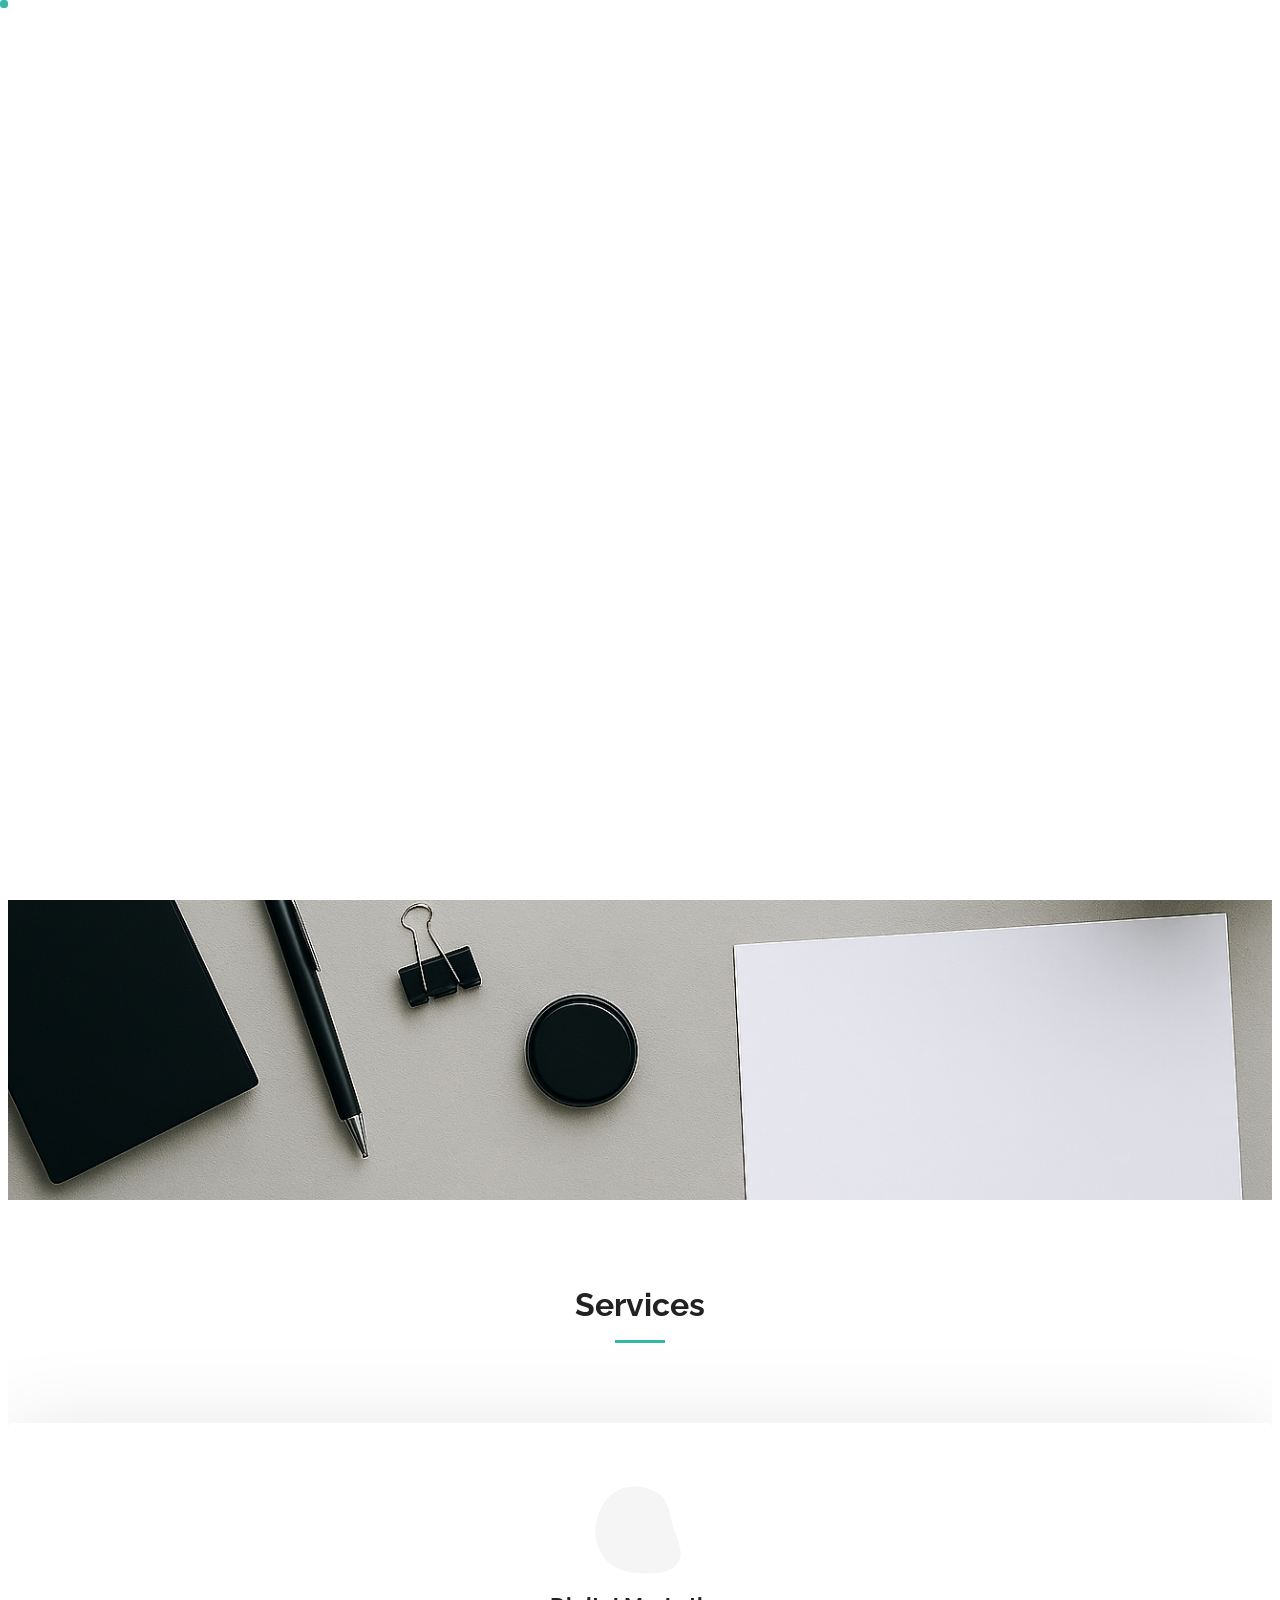
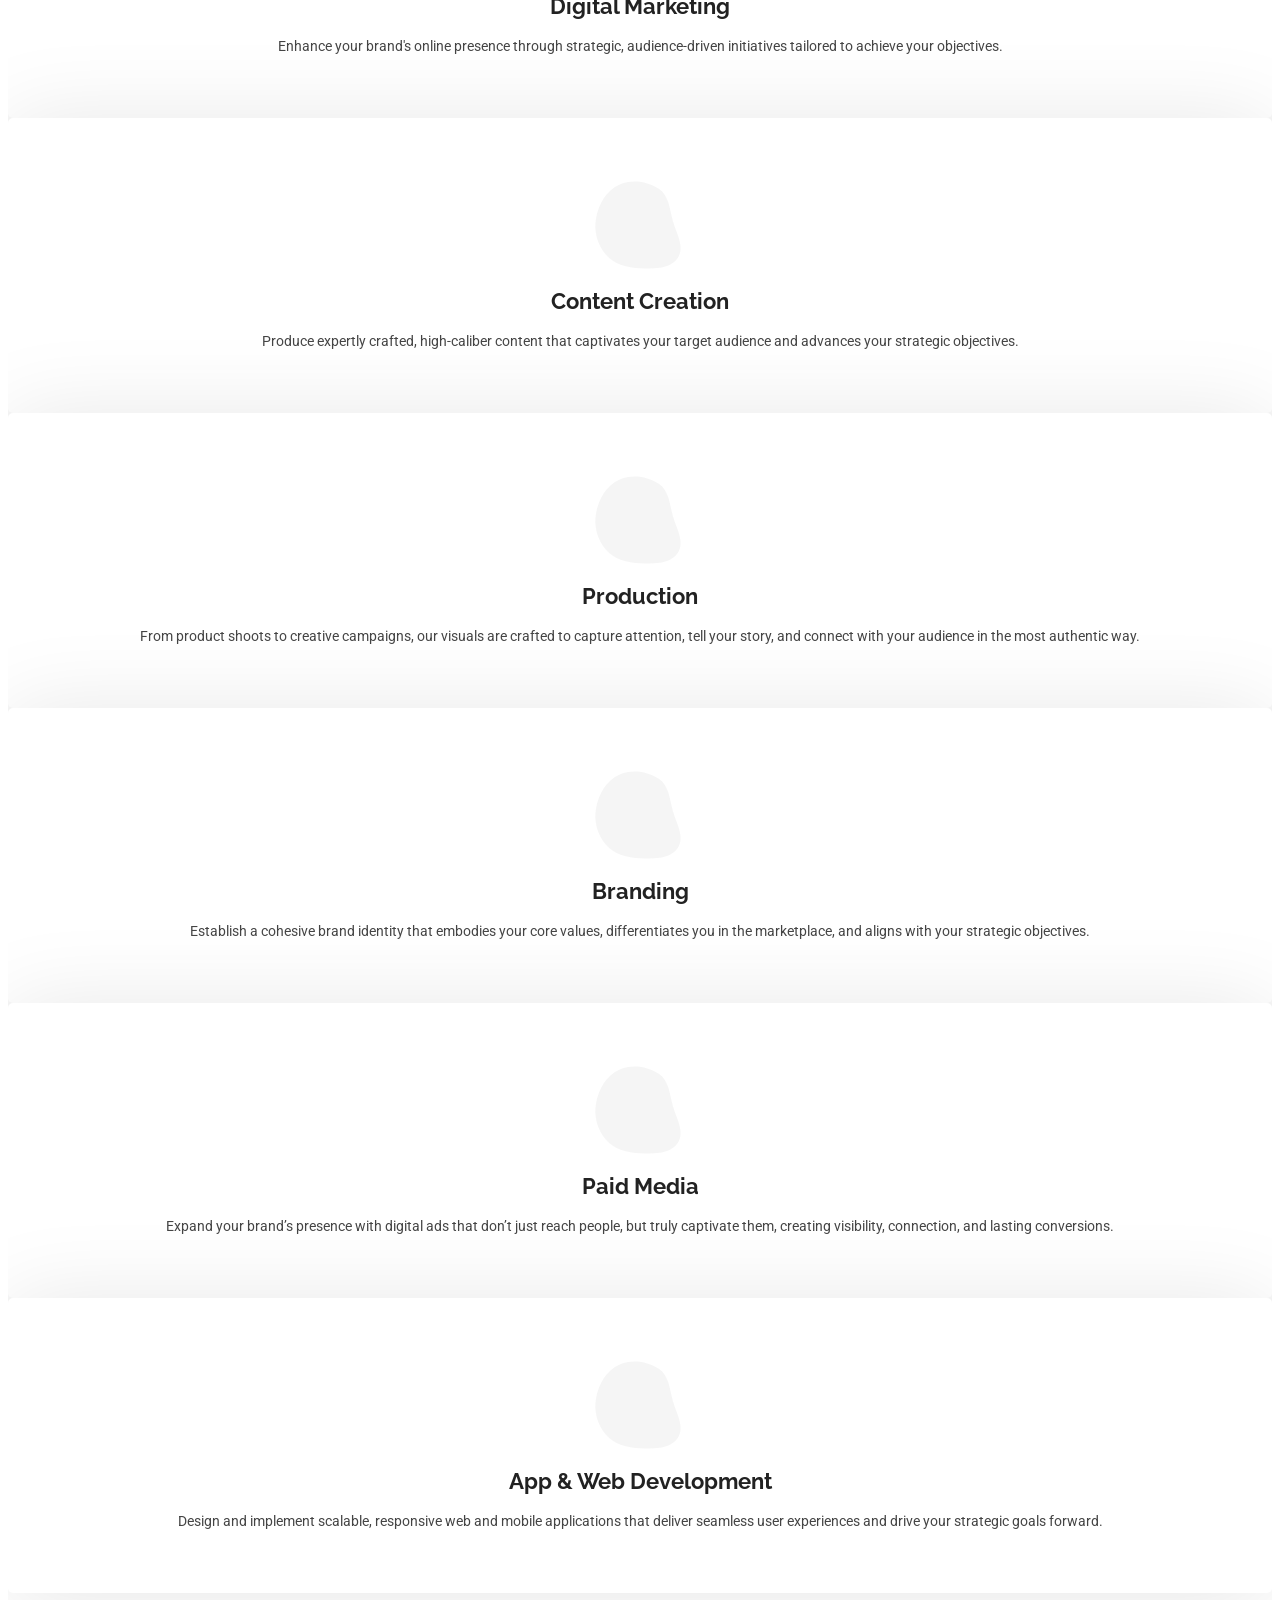
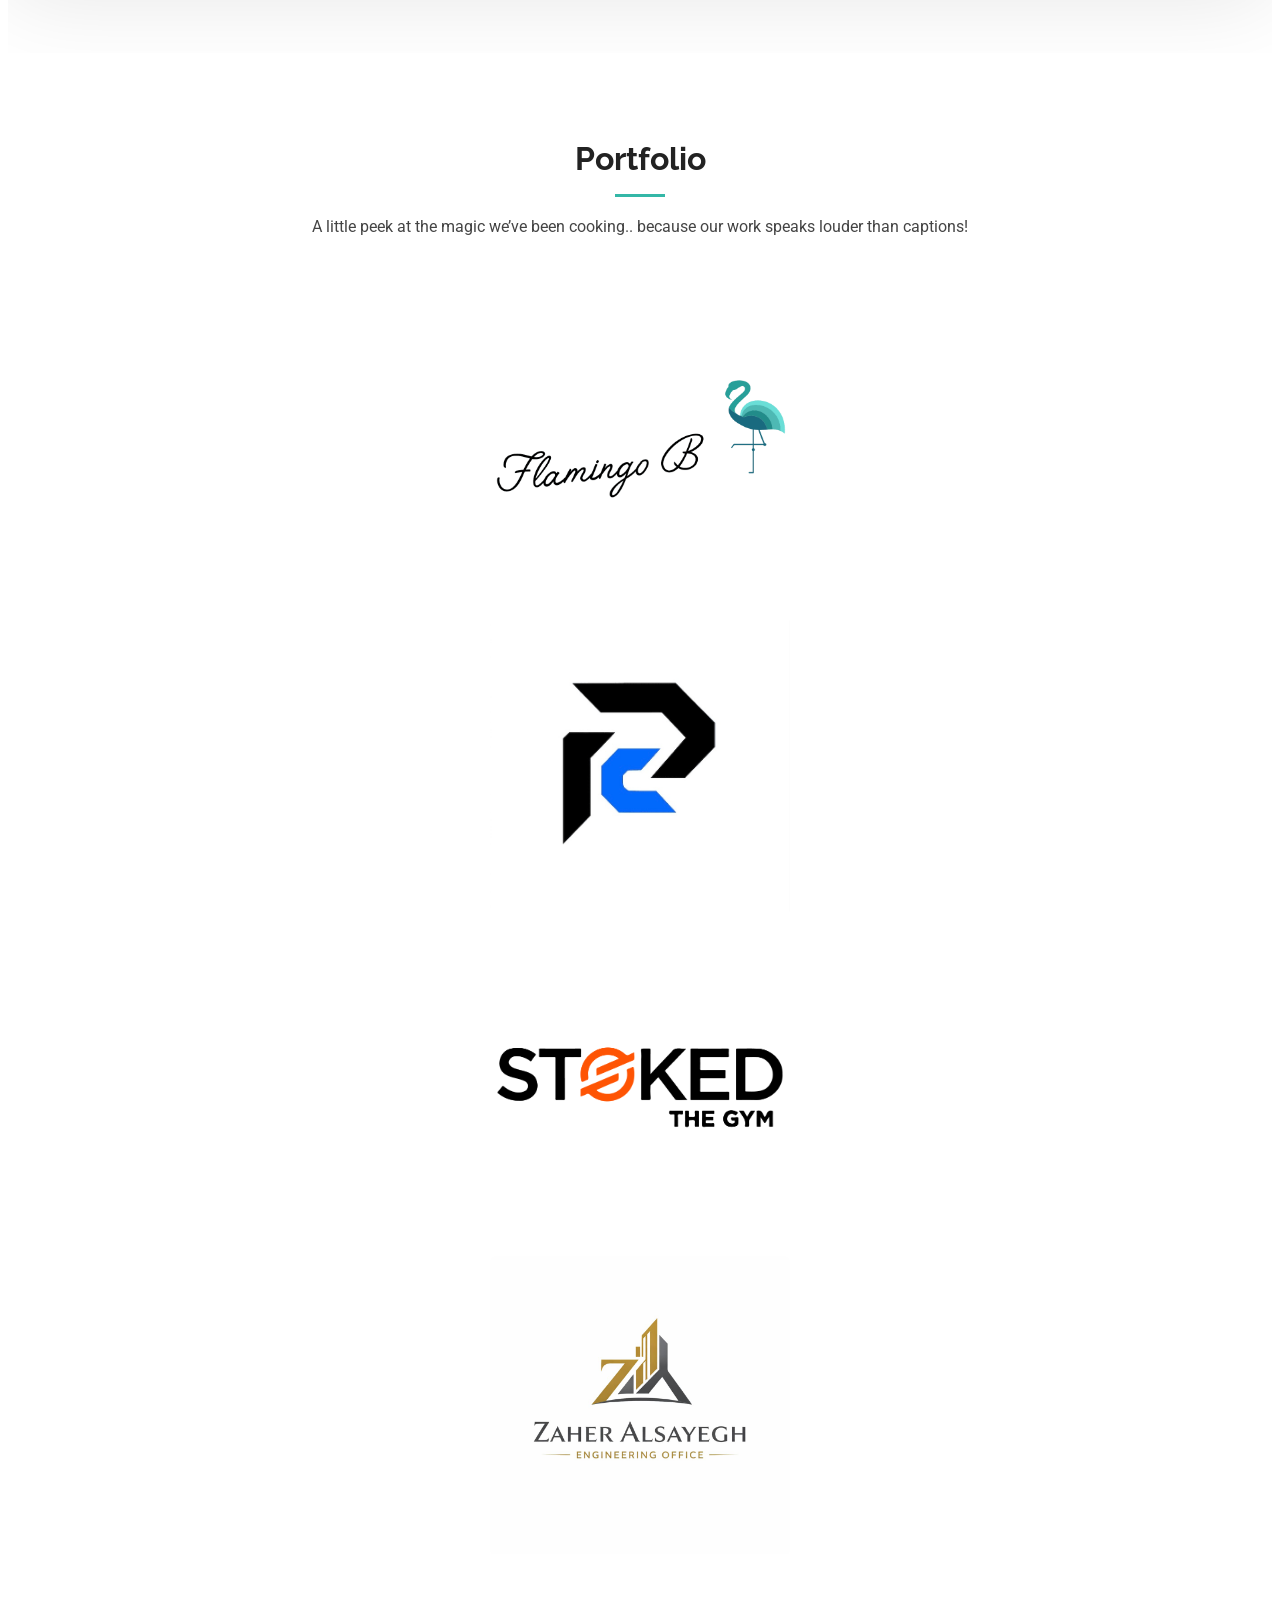
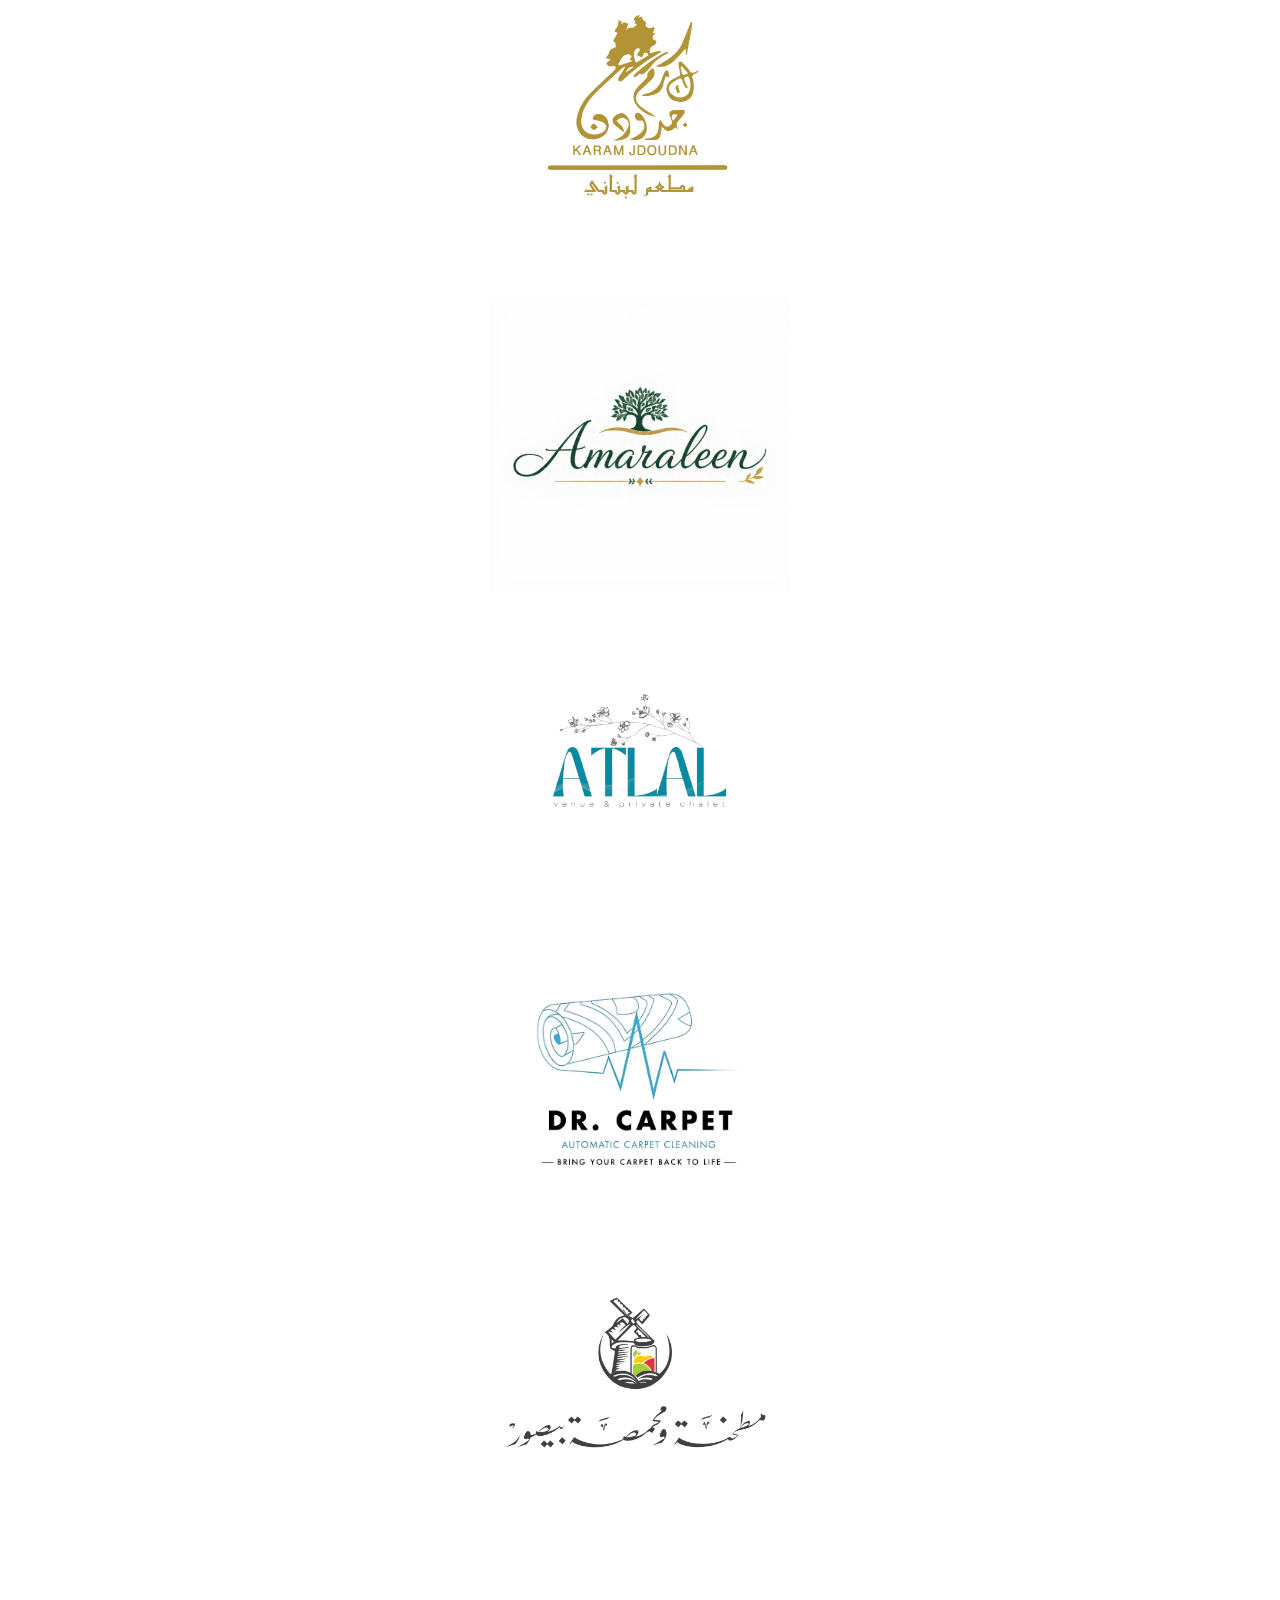
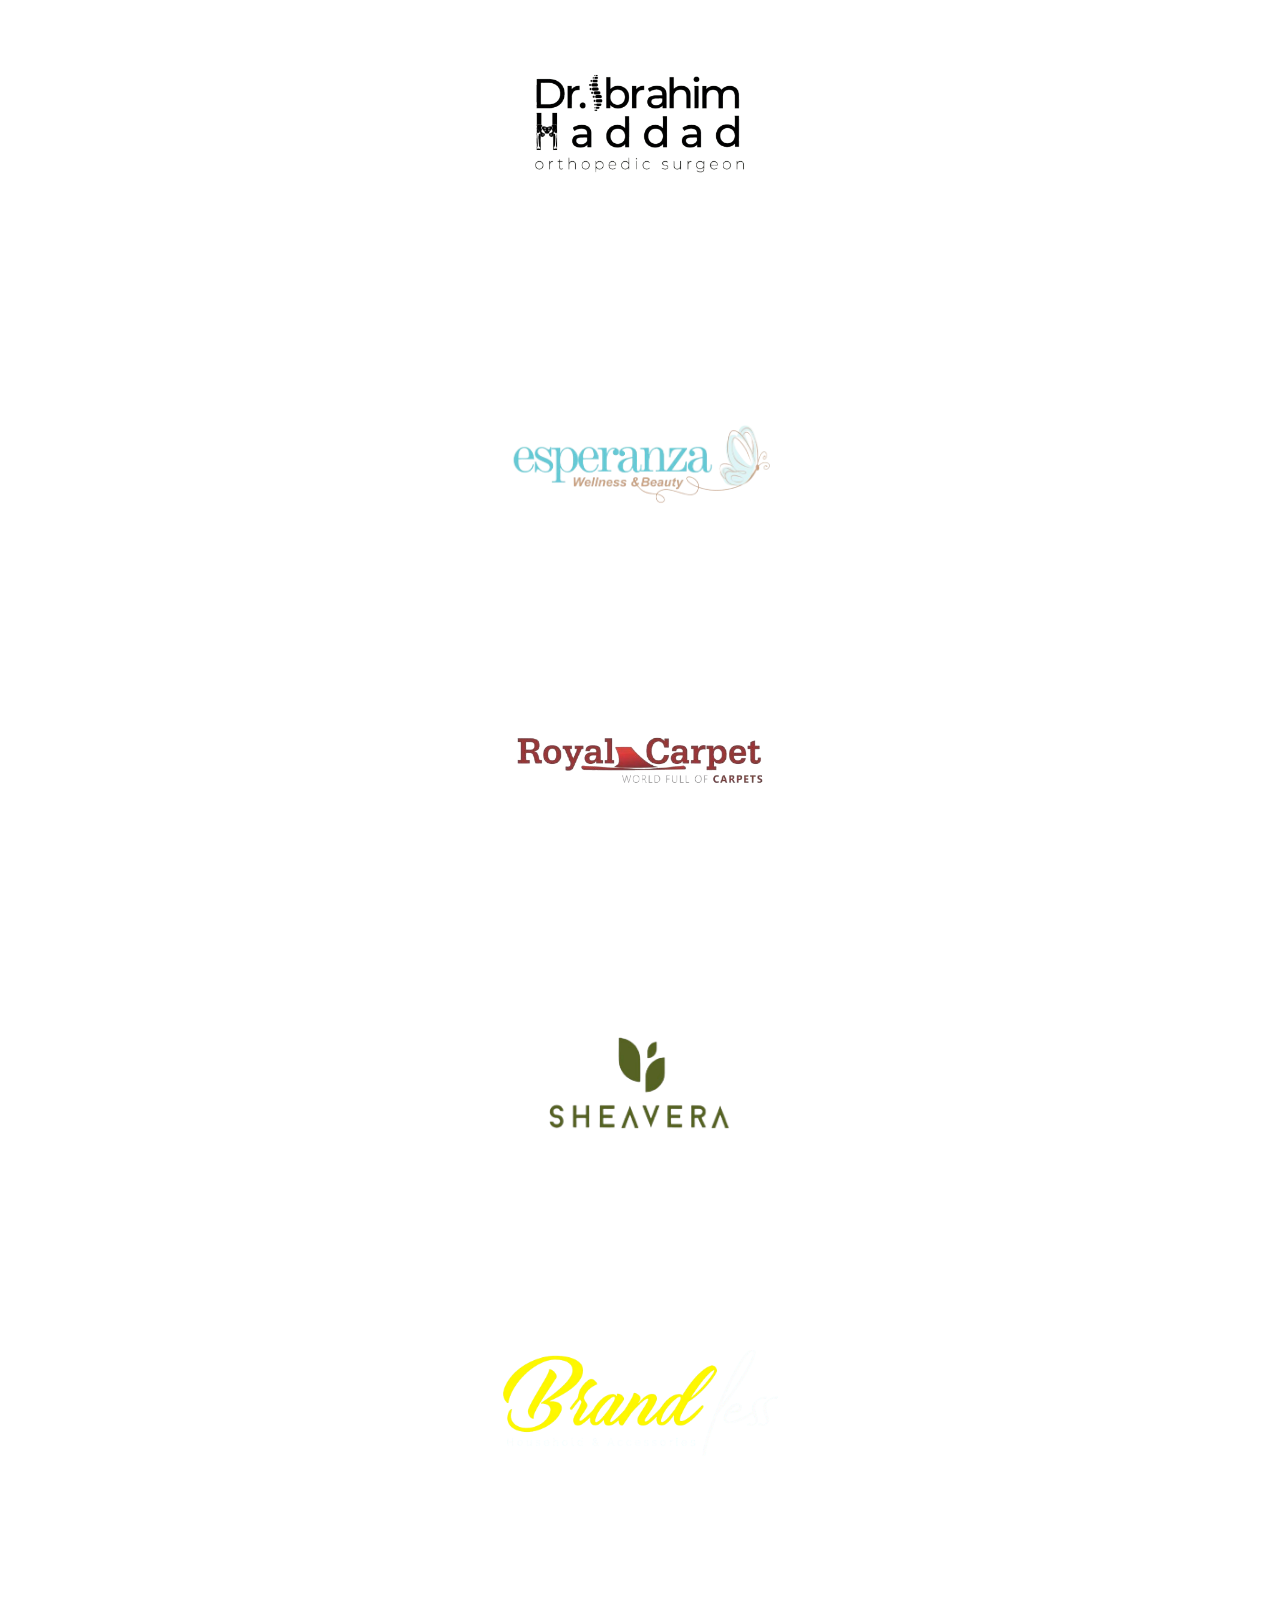
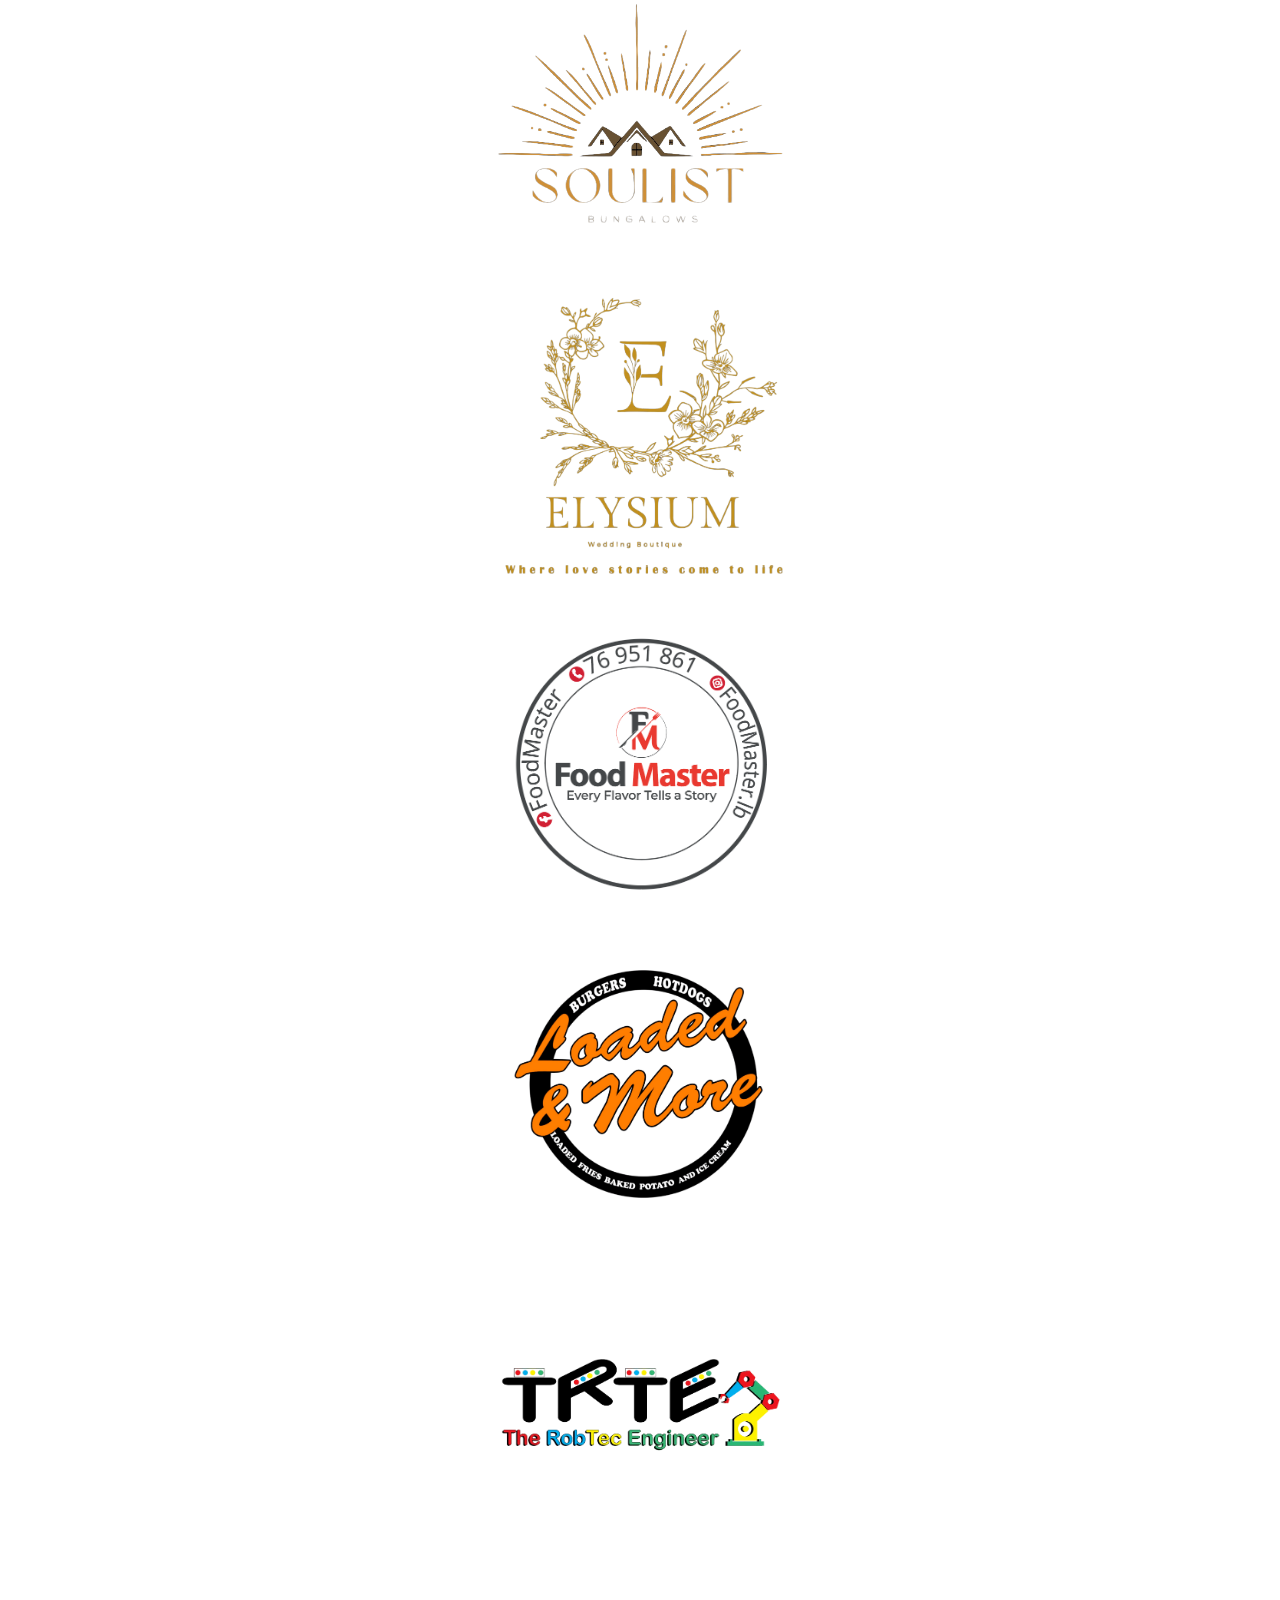
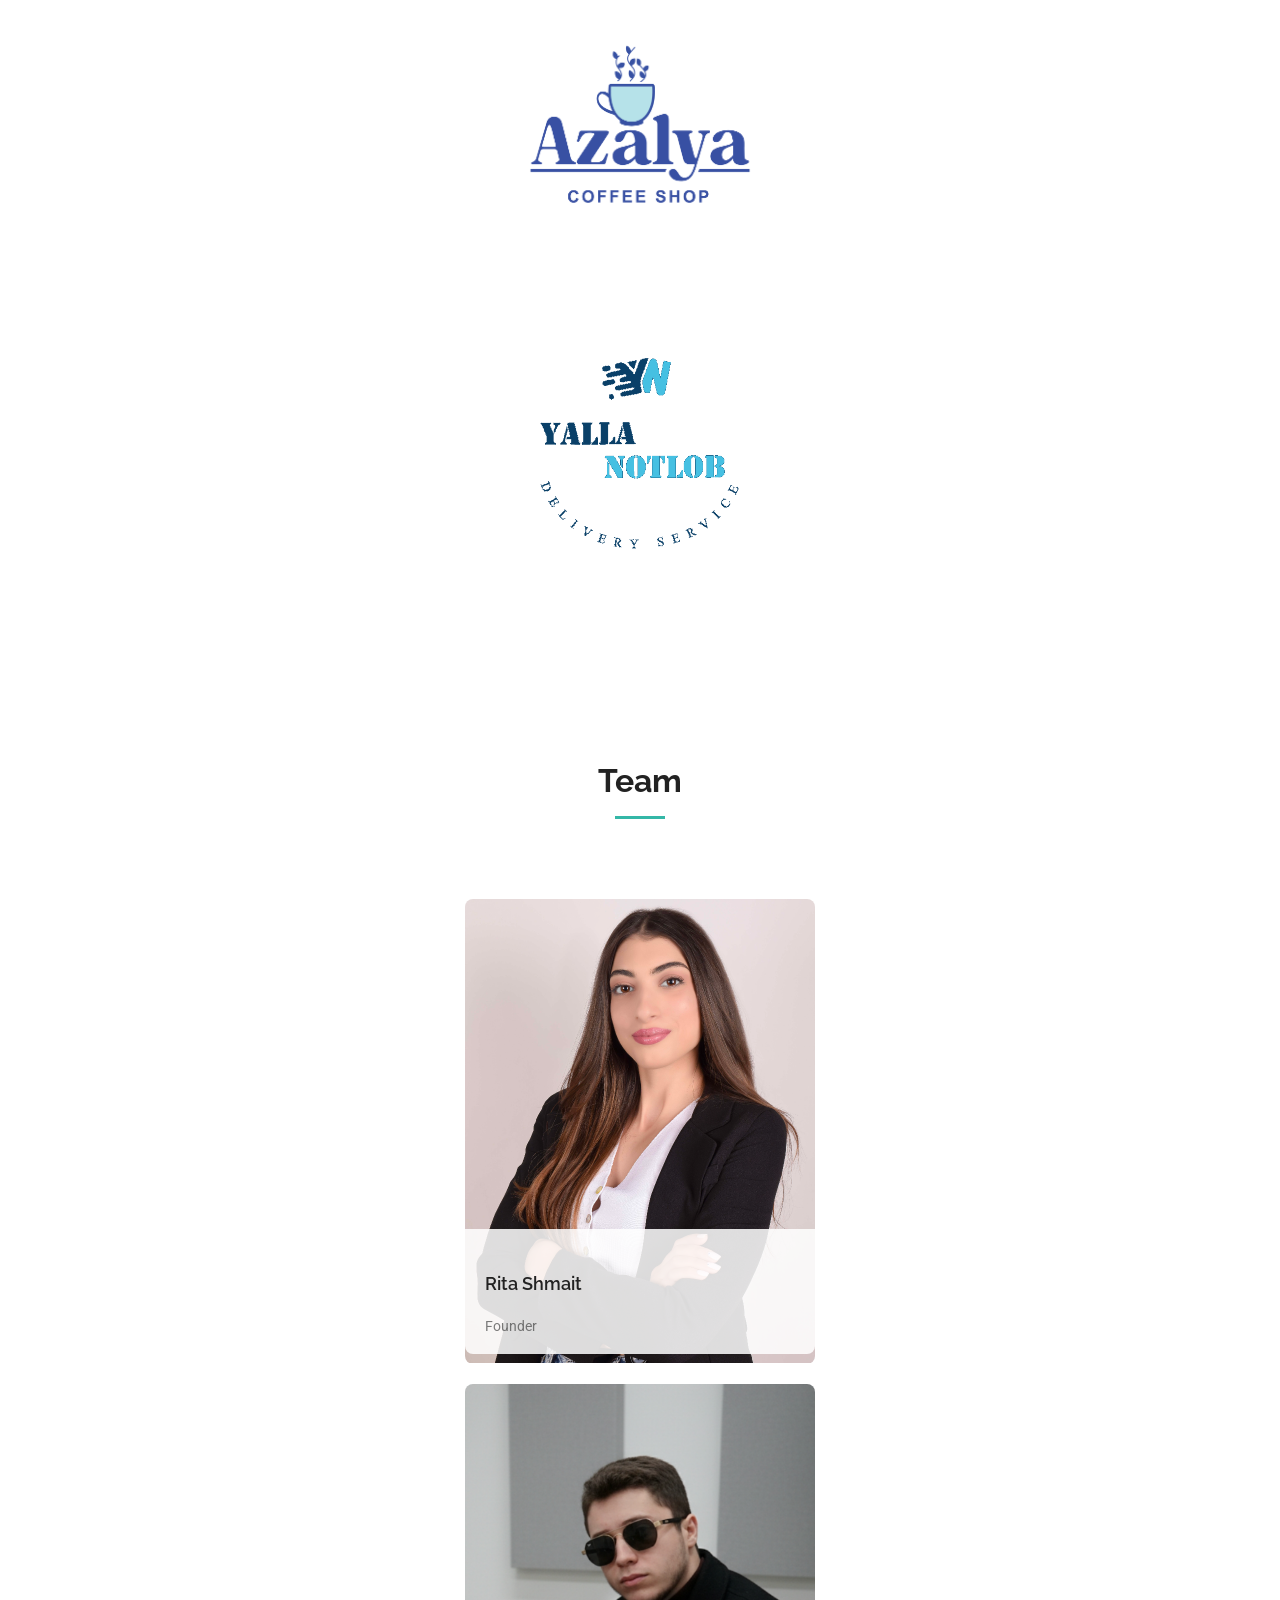
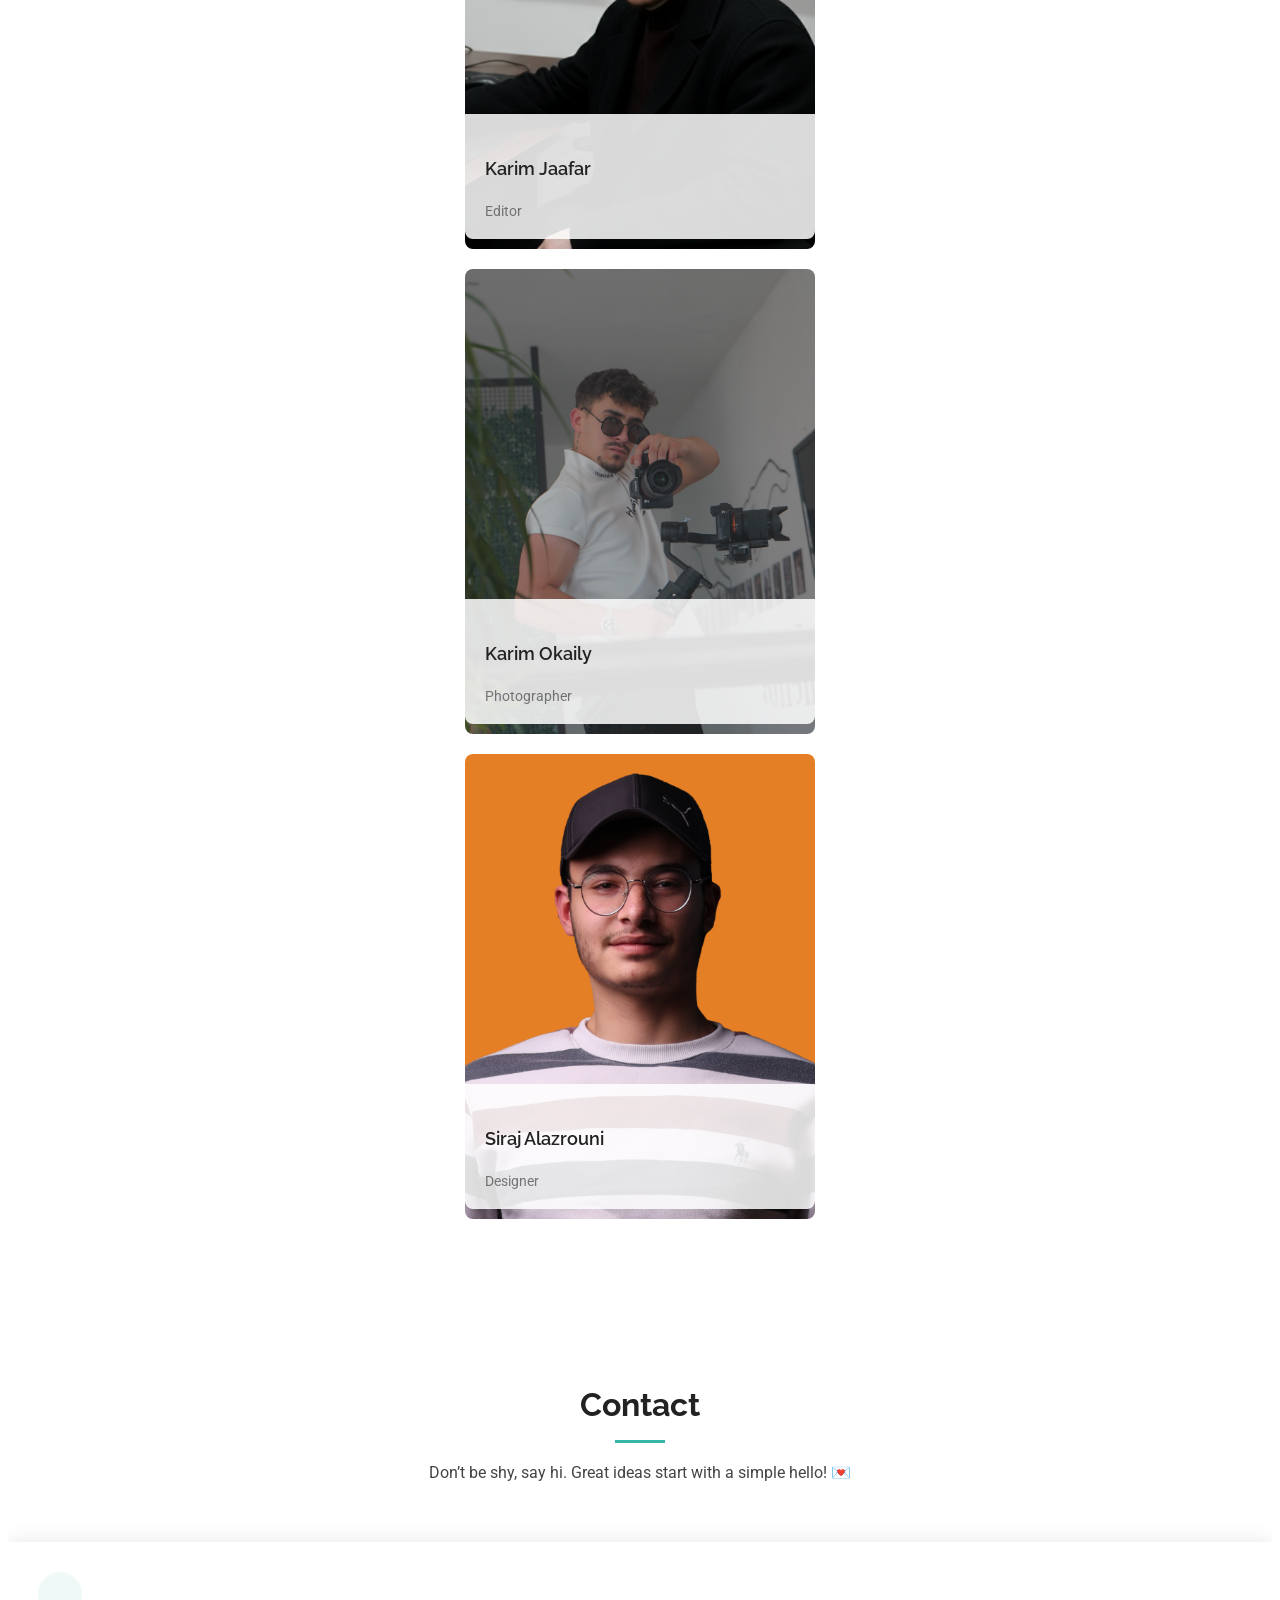
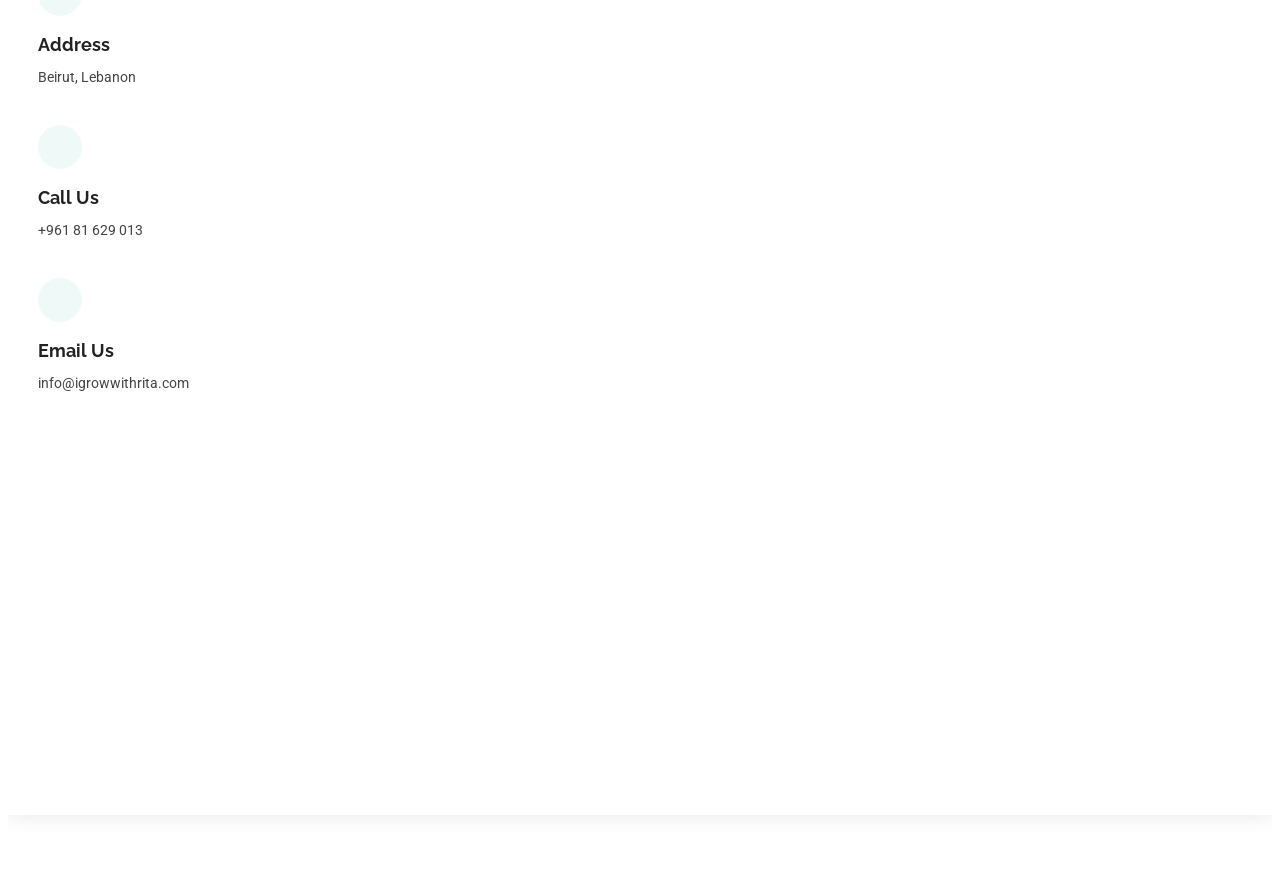
==== index.html @ ea2e9dfc "restructure files" ====
<!-- https://igrowwithrita.com/  -->
<!DOCTYPE html>
<html lang="en">

<head>
  <meta charset="utf-8">
  <meta content="width=device-width, initial-scale=1.0" name="viewport">
  <title>IGrow with Rita - Professional Business Growth</title>
  <meta name="description"
    content="Start your professional business growth right now with IGrow with Rita. Digital marketing, content creation, branding, and more.">
  <meta name="keywords"
    content="business growth, digital marketing, content creation, branding, web development, printing, ads management">

  <script>
    // Website Content Data
    const websiteData = {
      // Site Information
      site: {
        title: "IGrow",
        subtitle: "with Rita",
        tagline: "Start your professional business growth right now with us"
      },

      // Navigation Menu
      navigation: [
        { name: "Home", href: "#home", active: true },
        { name: "Services", href: "#services", active: false },
        { name: "Portfolio", href: "#portfolio", active: false },
        { name: "Team", href: "#team", active: false },
        { name: "Contact", href: "#contact", active: false }
      ],

      // Social Media Links
      socialLinks: [
        { platform: "whatsapp", icon: "bi-whatsapp", href: "https://wa.link/j2ok5g" },
        { platform: "instagram", icon: "bi-instagram", href: "https://www.instagram.com/igrowwithrita/" },
        { platform: "tiktok", icon: "bi-tiktok", href: "#" },
      ],

      // Home Section
      home: {
        title: "Social media agency",
        description: "Turn your vision into reality <br> let’s create, grow, and shine together.",
        ctaText: "Services",
        ctaLink: "#services",
        backgroundImage: "assets/img/bg.png"
      },

      // Services Section
      services: {
        title: "Services",
        description: "",
        items: [
          {
            title: "Digital Marketing",
            description: "Enhance your brand's online presence through strategic, audience-driven initiatives tailored to achieve your objectives.",
            icon: "bi-easel",
            color: "item-teal",
            delay: "300"
          },
          {
            title: "Content Creation",
            description: "Produce expertly crafted, high-caliber content that captivates your target audience and advances your strategic objectives.",
            icon: "bi-activity",
            color: "item-cyan",
            delay: "100"
          },
          {
            title: "Production",
            description: "From product shoots to creative campaigns, our visuals are crafted to capture attention, tell your story, and connect with your audience in the most authentic way.",
            icon: "bi-calendar4-week",
            color: "item-indigo",
            delay: "500"
          },
          {
            title: "Branding",
            description: "Establish a cohesive brand identity that embodies your core values, differentiates you in the marketplace, and aligns with your strategic objectives.",
            icon: "bi-broadcast",
            color: "item-orange",
            delay: "200"
          },
          {
            title: "Paid Media",
            description: "Expand your brand’s presence with digital ads that don’t just reach people, but truly captivate them, creating visibility, connection, and lasting conversions.",
            icon: "bi-chat-square-text",
            color: "item-pink",
            delay: "600"
          },
          {
            title: "App & Web Development",
            description: "Design and implement scalable, responsive web and mobile applications that deliver seamless user experiences and drive your strategic goals forward.",
            icon: "bi-bounding-box-circles",
            color: "item-red",
            delay: "400"
          }
        ]
      },

      // Portfolio Section
      portfolio: {
        title: "Portfolio",
        description: "A little peek at the magic we’ve been cooking.. because our work speaks louder than captions!",
        filters: [
          { name: "All", filter: "*", active: true },
          { name: "Food", filter: ".filter-food", active: false },
          { name: "Apps", filter: ".filter-apps", active: false },
          { name: "Chalet", filter: ".filter-chalet", active: false },
          { name: "Other", filter: ".filter-other", active: false }
        ],
        items: [
          {
            title: "FlamingoB",
            description: "",
            image: "assets/img/portfolio/flamingob.png",
            category: "filter-other",
            link: "https://www.instagram.com/flamingob__"
          },
          {
            title: "Prime Computerss",
            description: "",
            image: "assets/img/portfolio/primecomputers.jpg",
            category: "filter-other",
            link: "https://www.instagram.com/primecomputers.lb"
          },
          {
            title: "Stoked the Gym",
            description: "",
            image: "assets/img/portfolio/stoked.png",
            category: "filter-other",
            link: "https://www.instagram.com/stoked_the_gym"
          },
          {
            title: "Zaher Al Sayegh Engineering",
            description: "",
            image: "assets/img/portfolio/zaher.jpeg",
            category: "filter-other",
            link: "https://www.instagram.com/zaheralsayegh.engineering"
          },
          {
            title: "Karam Jdoudna",
            description: "",
            image: "assets/img/portfolio/karamjdoudnalogo.png",
            category: "filter-food",
            link: "https://www.instagram.com/karamjdoudna/"
          }, 
          {
            title: "Amaraleen chalet",
            description: "",
            image: "assets/img/portfolio/amaraleen.jpeg",
            category: "filter-other",
            link: "https://www.instagram.com/amaraleen.chalet"
          },
          {
            title: "Atlal",
            description: "",
            image: "assets/img/portfolio/atlal.png",
            category: "filter-other",
            link: "https://www.instagram.com/atlal.venue.chalet"
          },
          {
            title: "Dr Carpet",
            description: "",
            image: "assets/img/portfolio/dr_carpet_logo.png",
            category: "filter-other",
            link: "https://www.instagram.com/dr.carpet.lb/"
          },
          {
            title: "Baisour Roastery",
            description: "",
            image: "assets/img/portfolio/bissour_roastery.png",
            category: "filter-other",
            link: "https://www.instagram.com/baisour_roastery"
          },
          {
            title: "Dr. Ibrahim Haddad",
            description: "",
            image: "assets/img/portfolio/dr_ibrahim_haddad.png",
            category: "filter-other",
            link: "https://www.instagram.com/dr.ibrahimhaddad/"
          },
          {
            title: "Esperanza",
            description: "",
            image: "assets/img/portfolio/esperanza.png",
            category: "filter-other",
            link: "https://www.instagram.com/esperanza.beauty.lb"
          },
          {
            title: "Royal Carpet",
            description: "",
            image: "assets/img/portfolio/royal_carpet.png",
            category: "filter-other",
            link: "https://www.instagram.com/royal_carpet.leb"
          },
          {
            title: "Sheavera",
            description: "",
            image: "assets/img/portfolio/Sheavera.png",
            category: "filter-other",
            link: "https://www.instagram.com/sheavera.lb"
          },
          {
            title: "Brandless",
            description: "",
            image: "assets/img/portfolio/brandlesslogo.png",
            category: "filter-other",
            link: "https://www.instagram.com/brand_less.lb/"
          },
          {
            title: "Soulist",
            description: "",
            image: "assets/img/portfolio/soulistlogo.png",
            category: "filter-chalet",
            link: "https://www.instagram.com/soulist.bungalows/"
          },
          {
            title: "Elysium",
            description: "",
            image: "assets/img/portfolio/Elysiumlogo.png",
            category: "filter-other",
            link: "https://www.instagram.com/elysium.wedding.boutique/"
          },
          {
            title: "Food Master",
            description: "",
            image: "assets/img/portfolio/foodmasterlogo.png",
            category: "filter-food",
            link: "https://www.instagram.com/foodmaster.lb/"
          },
          {
            title: "Loaded & More",
            description: "",
            image: "assets/img/portfolio/loadedlogo.png",
            category: "filter-food",
            link: "https://www.instagram.com/loadedandmore/"
          },
          {
            title: "TRTE",
            description: "The RobTec Engineer",
            image: "assets/img/portfolio/TRTELogo.png",
            category: "filter-other",
            link: "https://www.instagram.com/therobtecengineer/"
          },
          {
            title: "Azalya",
            description: "",
            image: "assets/img/portfolio/azalyalogo.png",
            category: "filter-food",
            link: "https://www.instagram.com/azalyacoffeeshop/"
          },
          {
            title: "Yalla Notlob",
            description: "",
            image: "assets/img/portfolio/yallanotloblogo.png",
            category: "filter-apps",
            link: "https://www.instagram.com/yallanotlob/"
          },
        ]
      },
      // Team Section
      team: {
        title: "Team",
        description: "",
        items: [
          {
            title: "Rita Shmait",
            description: "Founder",
            image: "assets/img/team/rita.png",
          },
          {
            title: "Karim Jaafar",
            description: "Editor",
            image: "assets/img/team/karim_jaafar.png",
          },
          {
            title: "Karim Okaily",
            description: "Photographer",
            image: "assets/img/team/karim_okaily.png",
          },
          {
            title: "Siraj Alazrouni",
            description: "Designer",
            image: "assets/img/team/siraj_alazrouni.png",
          },
        ]
      },
      // Contact Section
      contact: {
        title: "Contact",
        description: "Don’t be shy, say hi. Great ideas start with a simple hello! 💌",
        info: [
          {
            title: "Address",
            value: "Beirut, Lebanon",
            icon: "bi-geo-alt",
            delay: "200"
          },
          {
            title: "Call Us",
            value: "+961 81 629 013",
            icon: "bi-telephone",
            delay: "300"
          },
          {
            title: "Email Us",
            value: "info@igrowwithrita.com",
            icon: "bi-envelope",
            delay: "400"
          }
        ],
        map: {
          src: "https://www.google.com/maps/embed?pb=!1m14!1m8!1m3!1d50346.01760322915!2d35.501776!3d33.893791!3m2!1i1024!2i768!4f13.1!3m3!1m2!1s0x151e76be11d9af4f%3A0x9d8de03e78a9b4ba!2sBeirut%2C%20Lebanon!5e0!3m2!1sen!2sus!4v1676961268712!5m2!1sen!2sus",
          height: "350px"
        }
      }
    };
  </script>

  <!-- Favicons -->
  <link href="assets/img/favicon.png" rel="icon">
  <link href="assets/img/apple-touch-icon.png" rel="apple-touch-icon">

  <!-- Fonts -->
  <link href="https://fonts.googleapis.com" rel="preconnect">
  <link href="https://fonts.gstatic.com" rel="preconnect" crossorigin>
  <link
    href="https://fonts.googleapis.com/css2?family=Roboto:ital,wght@0,100;0,300;0,400;0,500;0,700;0,900;1,100;1,300;1,400;1,500;1,700;1,900&family=Poppins:ital,wght@0,100;0,200;0,300;0,400;0,500;0,600;0,700;0,800;0,900;1,100;1,200;1,300;1,400;1,500;1,600;1,700;1,800;1,900&family=Raleway:ital,wght@0,100;0,200;0,300;0,400;0,500;0,600;0,700;0,800;0,900;1,100;1,200;1,300;1,400;1,500;1,600;1,700;1,800;1,900&display=swap"
    rel="stylesheet">

  <!-- Vendor CSS Files -->
  <link href="assets/vendor/bootstrap/css/bootstrap.min.css" rel="stylesheet">
  <link href="assets/vendor/bootstrap-icons/bootstrap-icons.css" rel="stylesheet">
  <link href="assets/vendor/aos/aos.css" rel="stylesheet">
  <link href="assets/vendor/swiper/swiper-bundle.min.css" rel="stylesheet">
  <link href="assets/vendor/glightbox/css/glightbox.min.css" rel="stylesheet">

  <!-- Main CSS File -->
  <link href="assets/css/main.css" rel="stylesheet">

  <!-- =======================================================
  * Template Name: Kelly
  * Template URL: https://bootstrapmade.com/kelly-free-bootstrap-cv-resume-html-template/
  * Updated: Aug 07 2024 with Bootstrap v5.3.3
  * Author: BootstrapMade.com
  * License: https://bootstrapmade.com/license/
  ======================================================== -->
</head>

<body class="index-page">

  <header id="header" class="header d-flex align-items-center light-background sticky-top">
    <div class="container-fluid position-relative d-flex align-items-center justify-content-between">

      <a href="index.html" class="logo d-flex align-items-center me-auto me-xl-0">
        <!-- Uncomment the line below if you also wish to use an image logo -->
        <!-- <img src="assets/img/logo.png" alt=""> -->
        <h1 class="sitename" id="site-title">IGrow</h1>
        <br>
        <h6 id="site-subtitle">with Rita</h6>
      </a>

      <nav id="navmenu" class="navmenu">
        <ul id="navigation-menu">
          <!-- Navigation items will be populated by JavaScript -->
        </ul>
        <i class="mobile-nav-toggle d-xl-none bi bi-list"></i>
      </nav>

      <div class="header-social-links" id="social-links">
        <!-- Social links will be populated by JavaScript -->
      </div>

    </div>
  </header>

  <main class="main">

    <!-- Home Section -->
    <section id="home" class="home section">

      <img id="home-bg" src="assets/img/home-bg.jpg" alt="" data-aos="fade-in">

      <div class="container text-center" data-aos="zoom-out" data-aos-delay="100">
        <div class="row justify-content-center">
          <div class="col-lg-8">
            <h2 id="home-title">IGrow with Rita</h2>
            <p id="home-description">Start your professional business growth<br>right now with us</p>
            <a id="home-cta" href="#services" class="btn-get-started">Services</a>
          </div>
        </div>
      </div>

    </section><!-- /Home Section -->

    <!-- Services Section -->
    <section id="services" class="services section">

      <!-- Section Title -->
      <div class="container section-title" data-aos="fade-up">
        <h2>Services</h2>
        <!-- <p>Necessitatibus eius consequatur ex aliquid fuga eum quidem sint consectetur velit</p> -->
      </div>
      <!-- End Section Title -->

      <div class="container">
        <div class="row gy-4">
          <div class="col-lg-4 col-md-6" data-aos="fade-up" data-aos-delay="300">
            <div class="service-item item-teal position-relative">
              <div class="icon">
                <svg width="100" height="100" viewBox="0 0 600 600" xmlns="http://www.w3.org/2000/svg">
                  <path stroke="none" stroke-width="0" fill="#f5f5f5"
                    d="M300,541.5067337569781C382.14930387511276,545.0595476570109,479.8736841581634,548.3450877840088,526.4010558755058,480.5488172755941C571.5218469581645,414.80211281144784,517.5187510058486,332.0715597781072,496.52539010469104,255.14436215662573C477.37192572678356,184.95920475031193,473.57363656557914,105.61284051026155,413.0603344069578,65.22779650032875C343.27470386102294,18.654635553484475,251.2091493199835,5.337323636656869,175.0934190732945,40.62881213300186C97.87086631185822,76.43348514350839,51.98124368387456,156.15599469081315,36.44837278890362,239.84606092416172C21.716077023791087,319.22268207091537,43.775223500013084,401.1760424656574,96.891909868211,461.97329694683043C147.22146801428983,519.5804099606455,223.5754009179313,538.201503339737,300,541.5067337569781">
                  </path>
                </svg>
                <i class="bi bi-easel"></i>
              </div>
              <a href="#" class="stretched-link">
                <h3>Digital Marketing</h3>
              </a>
              <p>Enhance your brand’s online presence through strategic, audience-driven initiatives tailored to achieve
                your
                objectives.</p>
            </div>
          </div><!-- End Service Item -->

          <div class="col-lg-4 col-md-6" data-aos="fade-up" data-aos-delay="100">
            <div class="service-item item-cyan position-relative">
              <div class="icon">
                <svg width="100" height="100" viewBox="0 0 600 600" xmlns="http://www.w3.org/2000/svg">
                  <path stroke="none" stroke-width="0" fill="#f5f5f5"
                    d="M300,521.0016835830174C376.1290562159157,517.8887921683347,466.0731472004068,529.7835943286574,510.70327084640275,468.03025145048787C554.3714126377745,407.6079735673963,508.03601936045806,328.9844924480964,491.2728898941984,256.3432110539036C474.5976632858925,184.082847569629,479.9380746630129,96.60480741107993,416.23090153303,58.64404602377083C348.86323505073057,18.502131276798302,261.93793281208167,40.57373210992963,193.5410806939664,78.93577620505333C130.42746243093433,114.334589627462,98.30271207620316,179.96522072025542,76.75703585869454,249.04625023123273C51.97151888228291,328.5150500222984,13.704378332031375,421.85034740162234,66.52175969318436,486.19268352777647C119.04800174914682,550.1803526380478,217.28368757567262,524.383925680826,300,521.0016835830174">
                  </path>
                </svg>
                <i class="bi bi-activity"></i>
              </div>
              <a href="#" class="stretched-link">
                <h3>Content Creation</h3>
              </a>
              <p>Produce expertly crafted, high-caliber content that captivates your target audience and advances your
                strategic
                objectives.</p>
            </div>
          </div><!-- End Service Item -->

          <div class="col-lg-4 col-md-6" data-aos="fade-up" data-aos-delay="200">
            <div class="service-item item-orange position-relative">
              <div class="icon">
                <svg width="100" height="100" viewBox="0 0 600 600" xmlns="http://www.w3.org/2000/svg">
                  <path stroke="none" stroke-width="0" fill="#f5f5f5"
                    d="M300,582.0697525312426C382.5290701553225,586.8405444964366,449.9789794690241,525.3245884688669,502.5850820975895,461.55621195738473C556.606425686781,396.0723002908107,615.8543463187945,314.28637112970534,586.6730223649479,234.56875336149918C558.9533121215079,158.8439757836574,454.9685369536778,164.00468322053177,381.49747125262974,130.76875717737553C312.15926192815925,99.40240125094834,248.97055460311594,18.661163978235184,179.8680185752513,50.54337015887873C110.5421016452524,82.52863877960104,119.82277516462835,180.83849132639028,109.12597500060166,256.43424936330496C100.08760227029461,320.3096726198365,92.17705696193138,384.0621239912766,124.79988738764834,439.7174275375508C164.83382741302287,508.01625554203684,220.96474134820875,577.5009287672846,300,582.0697525312426">
                  </path>
                </svg>
                <i class="bi bi-broadcast"></i>
              </div>
              <a href="#" class="stretched-link">
                <h3>Branding</h3>
              </a>
              <p>Establish a cohesive brand identity that embodies your core values, differentiates you in the
                marketplace,
                and aligns
                with your strategic objectives.
              </p>
            </div>
          </div><!-- End Service Item -->

          <div class="col-lg-4 col-md-6" data-aos="fade-up" data-aos-delay="400">
            <div class="service-item item-red position-relative">
              <div class="icon">
                <svg width="100" height="100" viewBox="0 0 600 600" xmlns="http://www.w3.org/2000/svg">
                  <path stroke="none" stroke-width="0" fill="#f5f5f5"
                    d="M300,503.46388370962813C374.79870501325706,506.71871716319447,464.8034551963731,527.1746412648533,510.4981551193396,467.86667711651364C555.9287308511215,408.9015244558933,512.6030010748507,327.5744911775523,490.211057578863,256.5855673507754C471.097692560561,195.9906835881958,447.69079081568157,138.11976852964426,395.19560036434837,102.3242989838813C329.3053358748298,57.3949838291264,248.02791733380457,8.279543830951368,175.87071277845988,42.242879143198664C103.41431057327972,76.34704239035025,93.79494320519305,170.9812938413882,81.28167332365135,250.07896920659033C70.17666984294237,320.27484674793965,64.84698225790005,396.69656628748305,111.28512138212992,450.4950937839243C156.20124167950087,502.5303643271138,231.32542653798444,500.4755392045468,300,503.46388370962813">
                  </path>
                </svg>
                <i class="bi bi-bounding-box-circles"></i>
              </div>
              <a href="#" class="stretched-link">
                <h3>App & Web Development</h3>
              </a>
              <p>Design and implement scalable, responsive web and mobile applications that deliver seamless user
                experiences and
                drive
                your strategic goals forward.</p>
              <a href="#" class="stretched-link"></a>
            </div>
          </div><!-- End Service Item -->

          <div class="col-lg-4 col-md-6" data-aos="fade-up" data-aos-delay="500">
            <div class="service-item item-indigo position-relative">
              <div class="icon">
                <svg width="100" height="100" viewBox="0 0 600 600" xmlns="http://www.w3.org/2000/svg">
                  <path stroke="none" stroke-width="0" fill="#f5f5f5"
                    d="M300,532.3542879108572C369.38199826031484,532.3153073249985,429.10787420159085,491.63046689027357,474.5244479745417,439.17860296908856C522.8885846962883,383.3225815378663,569.1668002868075,314.3205725914397,550.7432151929288,242.7694973846089C532.6665558377875,172.5657663291529,456.2379748765914,142.6223662098291,390.3689995646985,112.34683881706744C326.66090330228417,83.06452184765237,258.84405631176094,53.51806209861945,193.32584062364296,78.48882559362697C121.61183558270385,105.82097193414197,62.805066853699245,167.19869350419734,48.57481801355237,242.6138429142374C34.843463184063346,315.3850353017275,76.69343916112496,383.4422959591041,125.22947124332185,439.3748458443577C170.7312796277747,491.8107796887764,230.57421082200815,532.3932930995766,300,532.3542879108572">
                  </path>
                </svg>
                <i class="bi bi-calendar4-week icon"></i>
              </div>
              <a href="#" class="stretched-link">
                <h3>Printing</h3>
              </a>
              <p>Deliver precision-driven printing for garments, wall graphics, and promotional surfaces, ensuring your
                brand’s logo
                is
                reproduced with exceptional clarity, consistency, and impact.</p>
              <a href="#" class="stretched-link"></a>
            </div>
          </div><!-- End Service Item -->

          <div class="col-lg-4 col-md-6" data-aos="fade-up" data-aos-delay="600">
            <div class="service-item item-pink position-relative">
              <div class="icon">
                <svg width="100" height="100" viewBox="0 0 600 600" xmlns="http://www.w3.org/2000/svg">
                  <path stroke="none" stroke-width="0" fill="#f5f5f5"
                    d="M300,566.797414625762C385.7384707136149,576.1784315230908,478.7894351017131,552.8928747891023,531.9192734346935,484.94944893311C584.6109503024035,417.5663521118492,582.489472248146,322.67544863468447,553.9536738515405,242.03673114598146C529.1557734026468,171.96086150256528,465.24506316201064,127.66468636344209,395.9583748389544,100.7403814666027C334.2173773831606,76.7482773500951,269.4350130405921,84.62216499799875,207.1952322260088,107.2889140133804C132.92018162631612,134.33871894543012,41.79353780512637,160.00259165414826,22.644507872594943,236.69541883565114C3.319112789854554,314.0945973066697,72.72355303640163,379.243833228382,124.04198916343866,440.3218312028393C172.9286146004772,498.5055451809895,224.45579914871206,558.5317968840102,300,566.797414625762">
                  </path>
                </svg>
                <i class="bi bi-chat-square-text"></i>
              </div>
              <a href="#" class="stretched-link">
                <h3>Ads Management</h3>
              </a>
              <p>Expand your brand’s reach with targeted digital ads, optimizing visibility and driving conversions
                effectively.</p>
              <a href="#" class="stretched-link"></a>
            </div>
          </div><!-- End Service Item -->

        </div>

      </div>

    </section><!-- /Services Section -->

    <!-- Portfolio Section -->
    <section id="portfolio" class="portfolio section">

      <!-- Section Title -->
      <div class="container section-title" data-aos="fade-up">
        <h2>Portfolio</h2>
        <p>Necessitatibus eius consequatur ex aliquid fuga eum quidem sint consectetur velit</p>
      </div><!-- End Section Title -->

      <div class="container">

        <div class="isotope-layout" data-default-filter="*" data-layout="masonry" data-sort="original-order">
          <!-- <ul class="portfolio-filters isotope-filters" data-aos="fade-up" data-aos-delay="100">
            <li data-filter="*" class="filter-active">All</li>
            <li data-filter=".filter-chalet">Chalet</li>
            <li data-filter=".filter-product">Card</li>
            <li data-filter=".filter-branding">Web</li>
          </ul> -->
          <div class="row gy-4 isotope-container-portfolio" data-aos="fade-up" data-aos-delay="200">
            <!-- Portfolio items will be populated by JavaScript -->
          </div><!-- End Portfolio Container -->

        </div>

      </div>

    </section><!-- /Portfolio Section -->
    <!-- Team Section -->
    <section id="team" class="team section">
    
      <!-- Section Title -->
      <div class="container section-title" data-aos="fade-up">
        <h2>Team</h2>
        <p>Necessitatibus eius consequatur ex aliquid fuga eum quidem sint consectetur velit</p>
      </div><!-- End Section Title -->
    
      <div class="container">
        <div class="isotope-layout" data-default-filter="*" data-layout="masonry" data-sort="original-order">
          <div class="row gy-4 isotope-container-team" data-aos="fade-up" data-aos-delay="200">
          </div><!-- End Team Container -->
        </div>
      </div>
    </section><!-- /Team Section -->
    <!-- Contact Section -->
    <section id="contact" class="contact section">

      <!-- Section Title -->
      <div class="container section-title" data-aos="fade-up">
        <h2>Contact</h2>
        <p>Necessitatibus eius consequatur ex aliquid fuga eum quidem sint consectetur velit</p>
      </div><!-- End Section Title -->

      <div class="container" data-aos="fade-up" data-aos-delay="100">

        <div class="row gy-4">

          <div class="col-lg-12">
            <div class="info-wrap">
              <div class="row">
                <div class="col-lg-6">
                  <div class="info-item d-flex" data-aos="fade-up" data-aos-delay="200">
                    <i class="bi bi-geo-alt flex-shrink-0"></i>
                    <div>
                      <h3>Address</h3>
                      <p>Beirut, Lebanon</p>
                    </div>
                  </div><!-- End Info Item -->

                  <div class="info-item d-flex" data-aos="fade-up" data-aos-delay="300">
                    <i class="bi bi-telephone flex-shrink-0"></i>
                    <div>
                      <h3>Call Us</h3>
                      <p>+961 81 629 013</p>
                    </div>
                  </div><!-- End Info Item -->

                  <div class="info-item d-flex" data-aos="fade-up" data-aos-delay="400">
                    <i class="bi bi-envelope flex-shrink-0"></i>
                    <div>
                      <h3>Email Us</h3>
                      <p>Ritashmait99@gmail.com</p>
                    </div>
                  </div><!-- End Info Item -->
                </div>

                <div class="col-lg-6">
                  <div class="map-wrap" data-aos="fade-up" data-aos-delay="200">
                    <iframe
                      src="https://www.google.com/maps/embed?pb=!1m14!1m8!1m3!1d50346.01760322915!2d35.501776!3d33.893791!3m2!1i1024!2i768!4f13.1!3m3!1m2!1s0x151e76be11d9af4f%3A0x9d8de03e78a9b4ba!2sBeirut%2C%20Lebanon!5e0!3m2!1sen!2sus!4v1676961268712!5m2!1sen!2sus"
                      frameborder="0" style="border:0; width: 100%; height: 350px;" allowfullscreen="" loading="lazy"
                      referrerpolicy="no-referrer-when-downgrade"></iframe>
                  </div>
                </div>
              </div>
            </div>
          </div>

        </div>

      </div>

    </section><!-- /Contact Section -->

  </main>

  <!-- <footer id="footer" class="footer light-background">

    <div class="container">
      <div class="copyright text-center ">
        <p>© <span>Copyright</span> <strong class="px-1 sitename">Kelly</strong> <span>All Rights Reserved<br></span>
        </p>
      </div>
      <div class="social-links d-flex justify-content-center">
        <a href=""><i class="bi bi-twitter-x"></i></a>
        <a href=""><i class="bi bi-facebook"></i></a>
        <a href=""><i class="bi bi-instagram"></i></a>
        <a href=""><i class="bi bi-linkedin"></i></a>
      </div>
      <div class="credits">
        Designed by <a href="https://bootstrapmade.com/">BootstrapMade</a> Distributed by <a
          href=“https://themewagon.com>ThemeWagon
      </div>
    </div>

  </footer> -->

  <!-- Scroll Top -->
  <a href="#" id="scroll-top" class="scroll-top d-flex align-items-center justify-content-center"><i
      class="bi bi-arrow-up-short"></i></a>

  <!-- Preloader -->
  <div id="preloader"></div>

  <!-- Vendor JS Files -->
  <script src="assets/vendor/bootstrap/js/bootstrap.bundle.min.js"></script>
  <script src="assets/vendor/php-email-form/validate.js"></script>
  <script src="assets/vendor/aos/aos.js"></script>
  <script src="assets/vendor/waypoints/noframework.waypoints.js"></script>
  <script src="assets/vendor/purecounter/purecounter_vanilla.js"></script>
  <script src="assets/vendor/swiper/swiper-bundle.min.js"></script>
  <script src="assets/vendor/glightbox/js/glightbox.min.js"></script>
  <script src="assets/vendor/imagesloaded/imagesloaded.pkgd.min.js"></script>
  <script src="assets/vendor/isotope-layout/isotope.pkgd.min.js"></script>

  <!-- Main JS File -->
  <script src="assets/js/main.js"></script>

  <!-- Dynamic Content Population Script -->
  <script>
                // Populate content immediately when script loads
                (function () {
      // Populate site title and subtitle
      document.getElementById('site-title').textContent = websiteData.site.title;
      document.getElementById('site-subtitle').textContent = websiteData.site.subtitle;

      // Populate navigation menu
      const navMenu = document.getElementById('navigation-menu');
      navMenu.innerHTML = '';
      websiteData.navigation.forEach(item => {
        const li = document.createElement('li');
        const a = document.createElement('a');
        a.href = item.href;
        a.textContent = item.name;
        if (item.active) {
          a.className = 'active';
        }
        li.appendChild(a);
        navMenu.appendChild(li);
      });

      // Populate social links
      const socialLinks = document.getElementById('social-links');
      socialLinks.innerHTML = '';
      websiteData.socialLinks.forEach(link => {
        const a = document.createElement('a');
        a.href = link.href;
        a.className = link.platform;
        const i = document.createElement('i');
        i.className = `bi ${link.icon}`;
        a.appendChild(i);
        socialLinks.appendChild(a);
      });

      // Populate home section
      document.getElementById('home-bg').src = websiteData.home.backgroundImage;
      document.getElementById('home-title').textContent = websiteData.home.title;
      document.getElementById('home-description').innerHTML = websiteData.home.description;
      document.getElementById('home-cta').textContent = websiteData.home.ctaText;
      document.getElementById('home-cta').href = websiteData.home.ctaLink;

      // Populate services section
      const servicesContainer = document.querySelector('#services .row.gy-4');
      servicesContainer.innerHTML = '';
      websiteData.services.items.forEach(service => {
        const serviceHTML = `
          <div class="col-lg-4 col-md-6" data-aos="fade-up" data-aos-delay="${service.delay}">
            <div class="service-item ${service.color} position-relative">
              <div class="icon">
                <svg width="100" height="100" viewBox="0 0 600 600" xmlns="http://www.w3.org/2000/svg">
                  <path stroke="none" stroke-width="0" fill="#f5f5f5"
                    d="M300,541.5067337569781C382.14930387511276,545.0595476570109,479.8736841581634,548.3450877840088,526.4010558755058,480.5488172755941C571.5218469581645,414.80211281144784,517.5187510058486,332.0715597781072,496.52539010469104,255.14436215662573C477.37192572678356,184.95920475031193,473.57363656557914,105.61284051026155,413.0603344069578,65.22779650032875C343.27470386102294,18.654635553484475,251.2091493199835,5.337323636656869,175.0934190732945,40.62881213300186C97.87086631185822,76.43348514350839,51.98124368387456,156.15599469081315,36.44837278890362,239.84606092416172C21.716077023791087,319.22268207091537,43.775223500013084,401.1760424656574,96.891909868211,461.97329694683043C147.22146801428983,519.5804099606455,223.5754009179313,538.201503339737,300,541.5067337569781">
                  </path>
                </svg>
                <i class="bi ${service.icon}"></i>
              </div>
              <a href="#" class="stretched-link">
                <h3>${service.title}</h3>
              </a>
              <p>${service.description}</p>
            </div>
          </div>
        `;
        servicesContainer.innerHTML += serviceHTML;
      });

      // Populate portfolio section
      const portfolioTitle = document.querySelector('#portfolio .section-title h2');
      const portfolioDescription = document.querySelector('#portfolio .section-title p');
      portfolioTitle.textContent = websiteData.portfolio.title;
      portfolioDescription.textContent = websiteData.portfolio.description;

      // Populate portfolio filters
                // const portfolioFilters = document.querySelector('.portfolio-filters');
                // portfolioFilters.innerHTML = '';
                // websiteData.portfolio.filters.forEach(filter => {
                //   const li = document.createElement('li');
                //   li.setAttribute('data-filter', filter.filter);
                //   li.textContent = filter.name;
                //   if (filter.active) {
                //     li.className = 'filter-active';
                //   }
                //   portfolioFilters.appendChild(li);
                // });

      // Populate portfolio items
                const portfolioContainer = document.querySelector('.isotope-container-portfolio');
      portfolioContainer.innerHTML = '';
      websiteData.portfolio.items.forEach(item => {
        const portfolioItem = document.createElement('div');
        portfolioItem.className = `col-lg-4 col-md-6 portfolio-item isotope-item ${item.category}`;

        portfolioItem.innerHTML = `
          <a href="${item.link}" title="Visit ${item.title}" target="_blank" class="details-link">
            <img src="${item.image}" class="img-fluid" alt="${item.title}">
            <div class="portfolio-info">
              <h4>${item.title}</h4>
              <p>${item.description}</p>
            </div>
          </a>
        `;

        portfolioContainer.appendChild(portfolioItem);
      });


                // Populate team section
                const teamTitle = document.querySelector('#team .section-title h2');
                const teamDescription = document.querySelector('#team .section-title p');
                teamTitle.textContent = websiteData.team.title;
                teamDescription.textContent = websiteData.team.description;


                // Populate team items
                const teamContainer = document.querySelector('.isotope-container-team');
                teamContainer.innerHTML = '';
                websiteData.team.items.forEach(item => {
                  const teamItem = document.createElement('div');
                  teamItem.className = `col-lg-4 col-md-6 team-item isotope-item ${item.category}`;

                  teamItem.innerHTML = `
          <div class="details-link">
            <img src="${item.image}" class="img-fluid" alt="${item.title}">
            <div class="team-info">
              <h4>${item.title}</h4>
              <p>${item.description}</p>
            </div>
          </div>
          `;

                  teamContainer.appendChild(teamItem);
                });

      // Populate contact section
      const contactTitle = document.querySelector('#contact .section-title h2');
      const contactDescription = document.querySelector('#contact .section-title p');
      contactTitle.textContent = websiteData.contact.title;
      contactDescription.textContent = websiteData.contact.description;

      // Populate contact info
      const contactInfoContainer = document.querySelector('#contact .col-lg-6');
      contactInfoContainer.innerHTML = '';
      websiteData.contact.info.forEach(info => {
        const infoHTML = `
          <div class="info-item d-flex" data-aos="fade-up" data-aos-delay="${info.delay}">
            <i class="bi ${info.icon} flex-shrink-0"></i>
            <div>
              <h3>${info.title}</h3>
              <p>${info.value}</p>
            </div>
          </div>
        `;
        contactInfoContainer.innerHTML += infoHTML;
      });

      // Populate map
      const mapContainer = document.querySelector('.map-wrap iframe');
      mapContainer.src = websiteData.contact.map.src;
      mapContainer.style.height = websiteData.contact.map.height;
              })();
  </script>

</body>

</html>
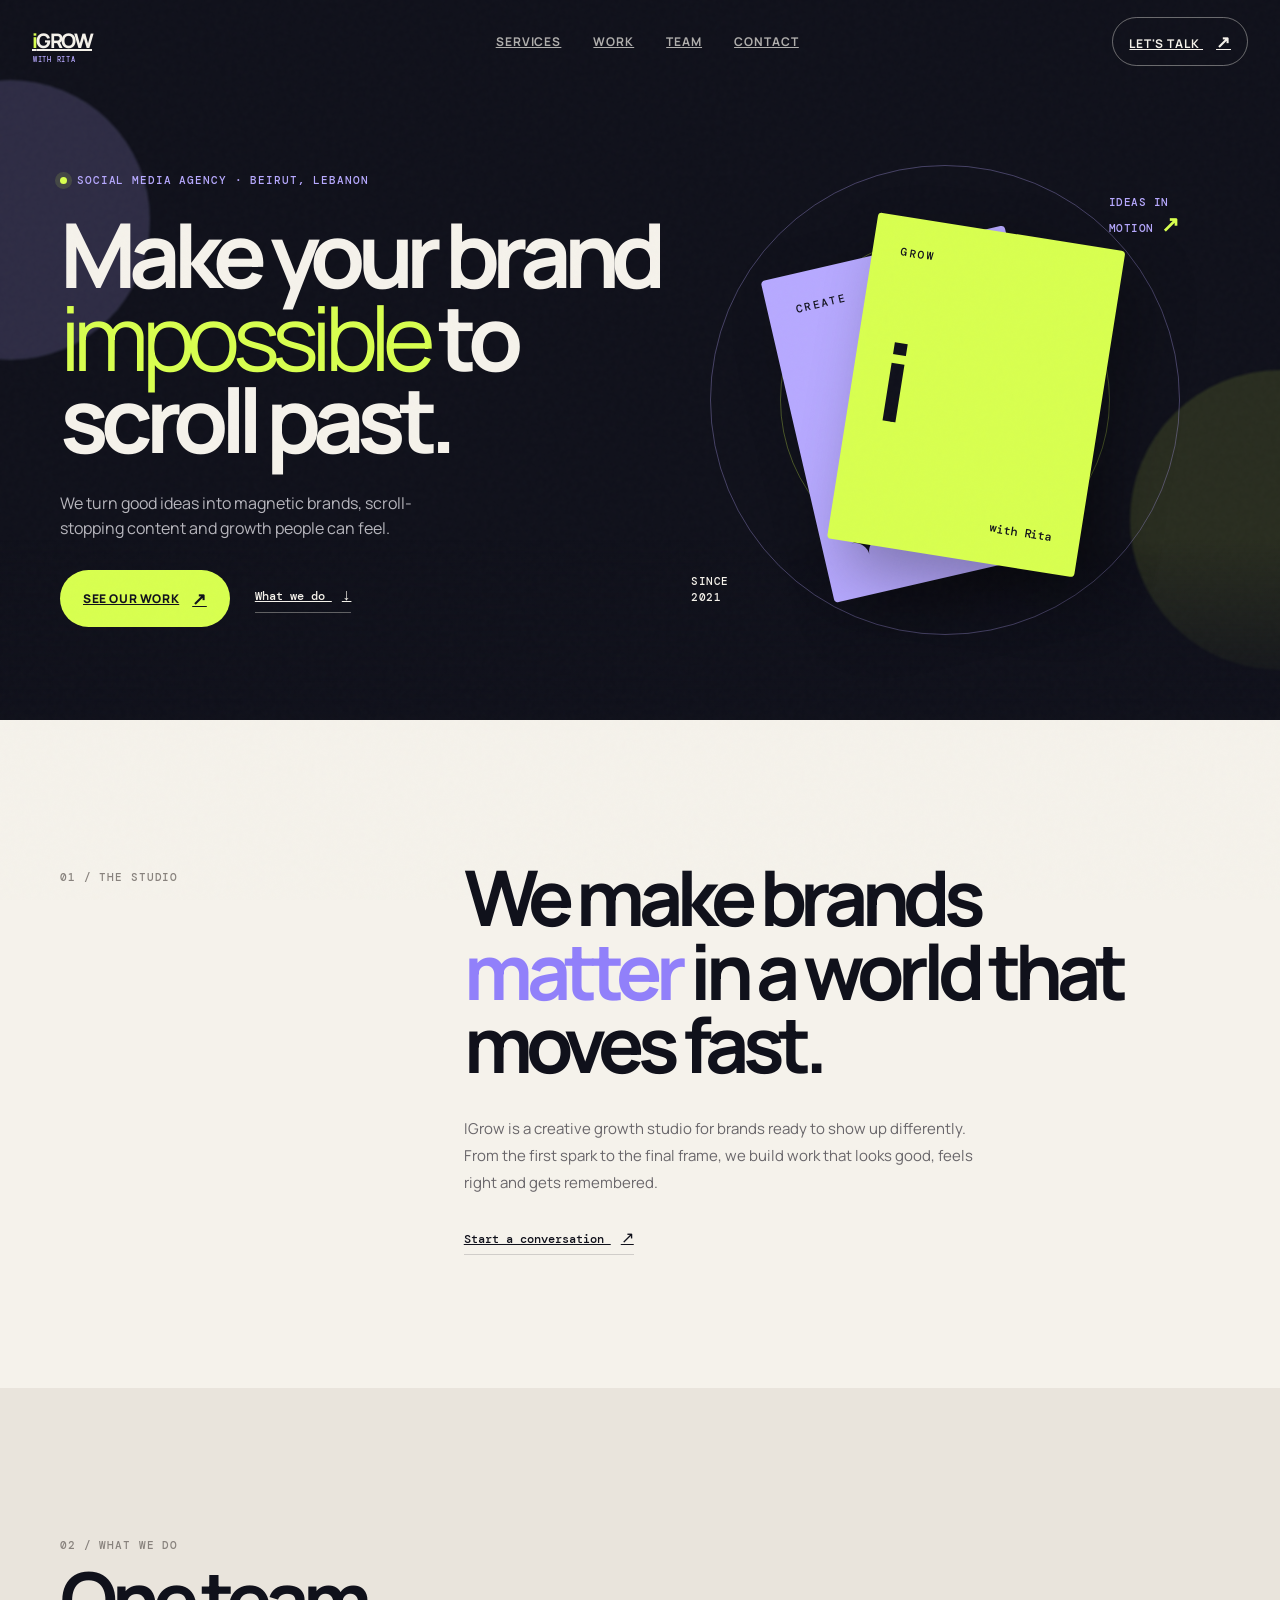
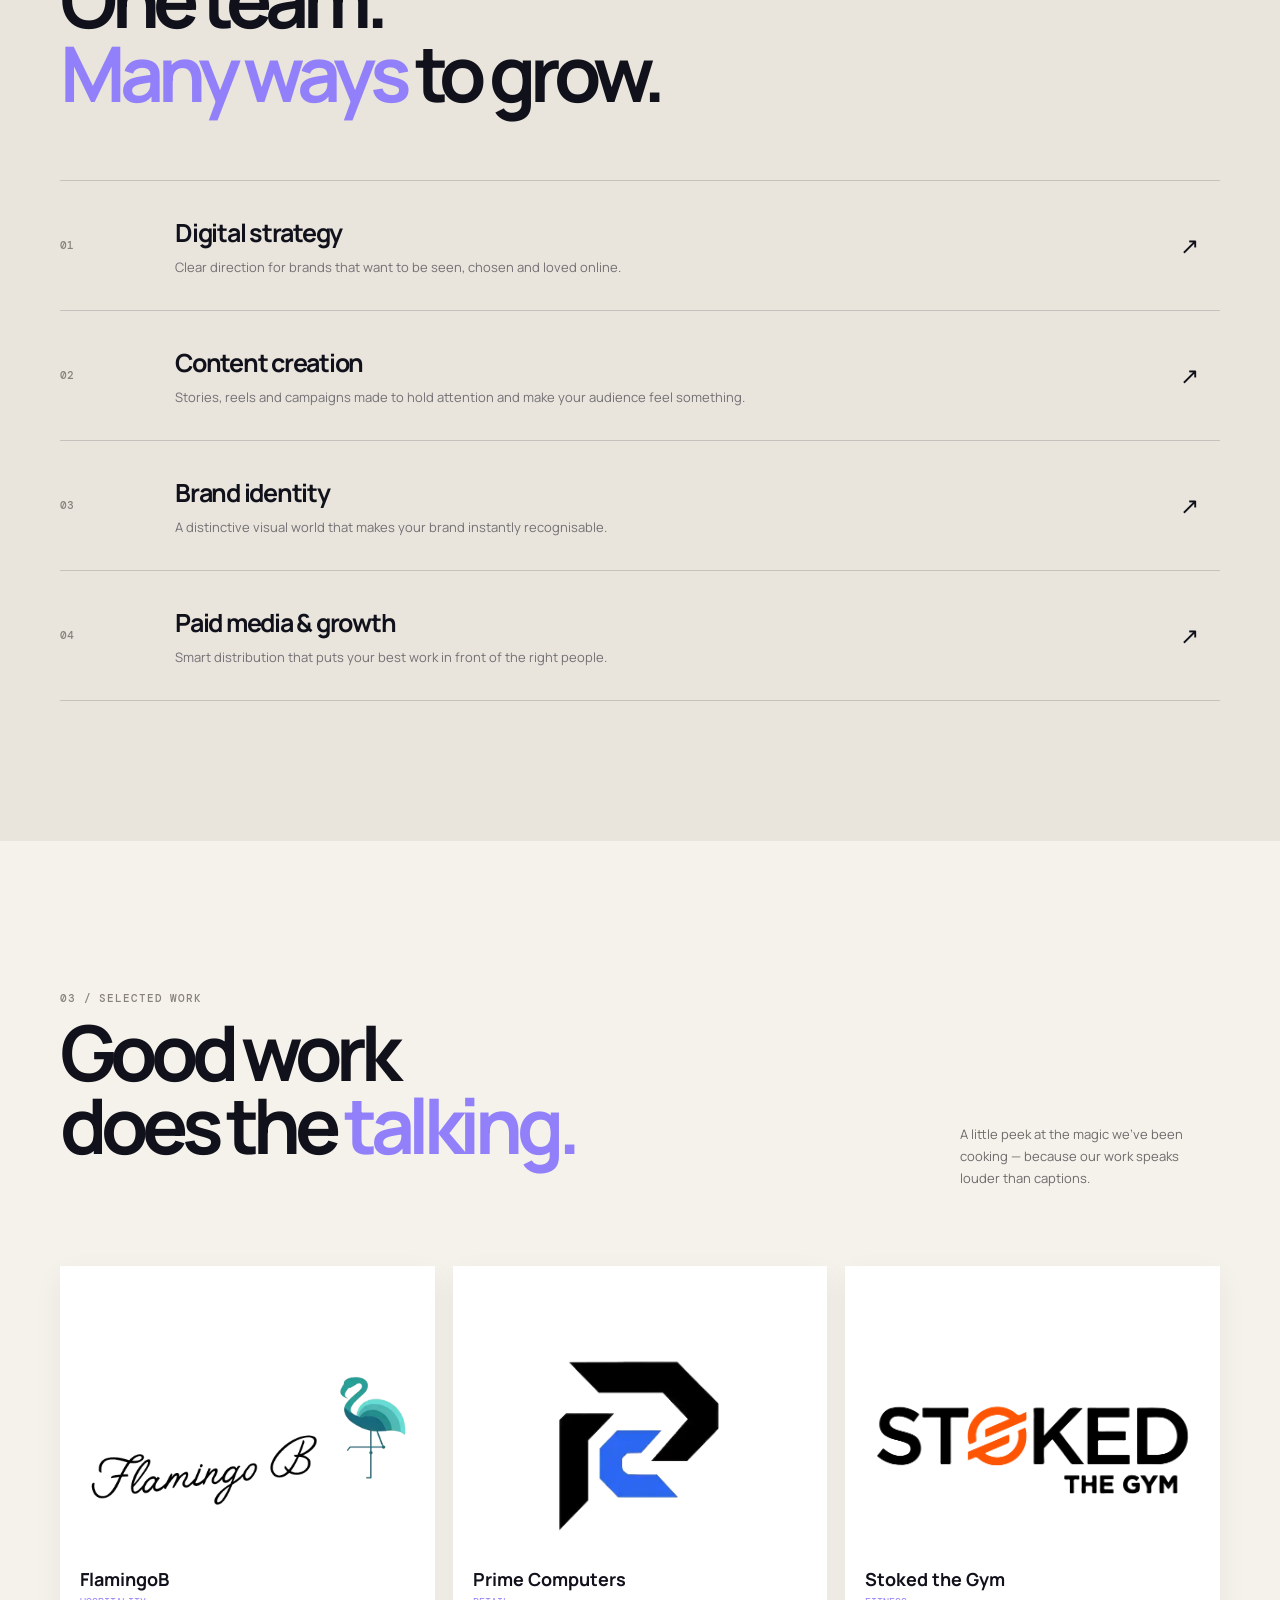
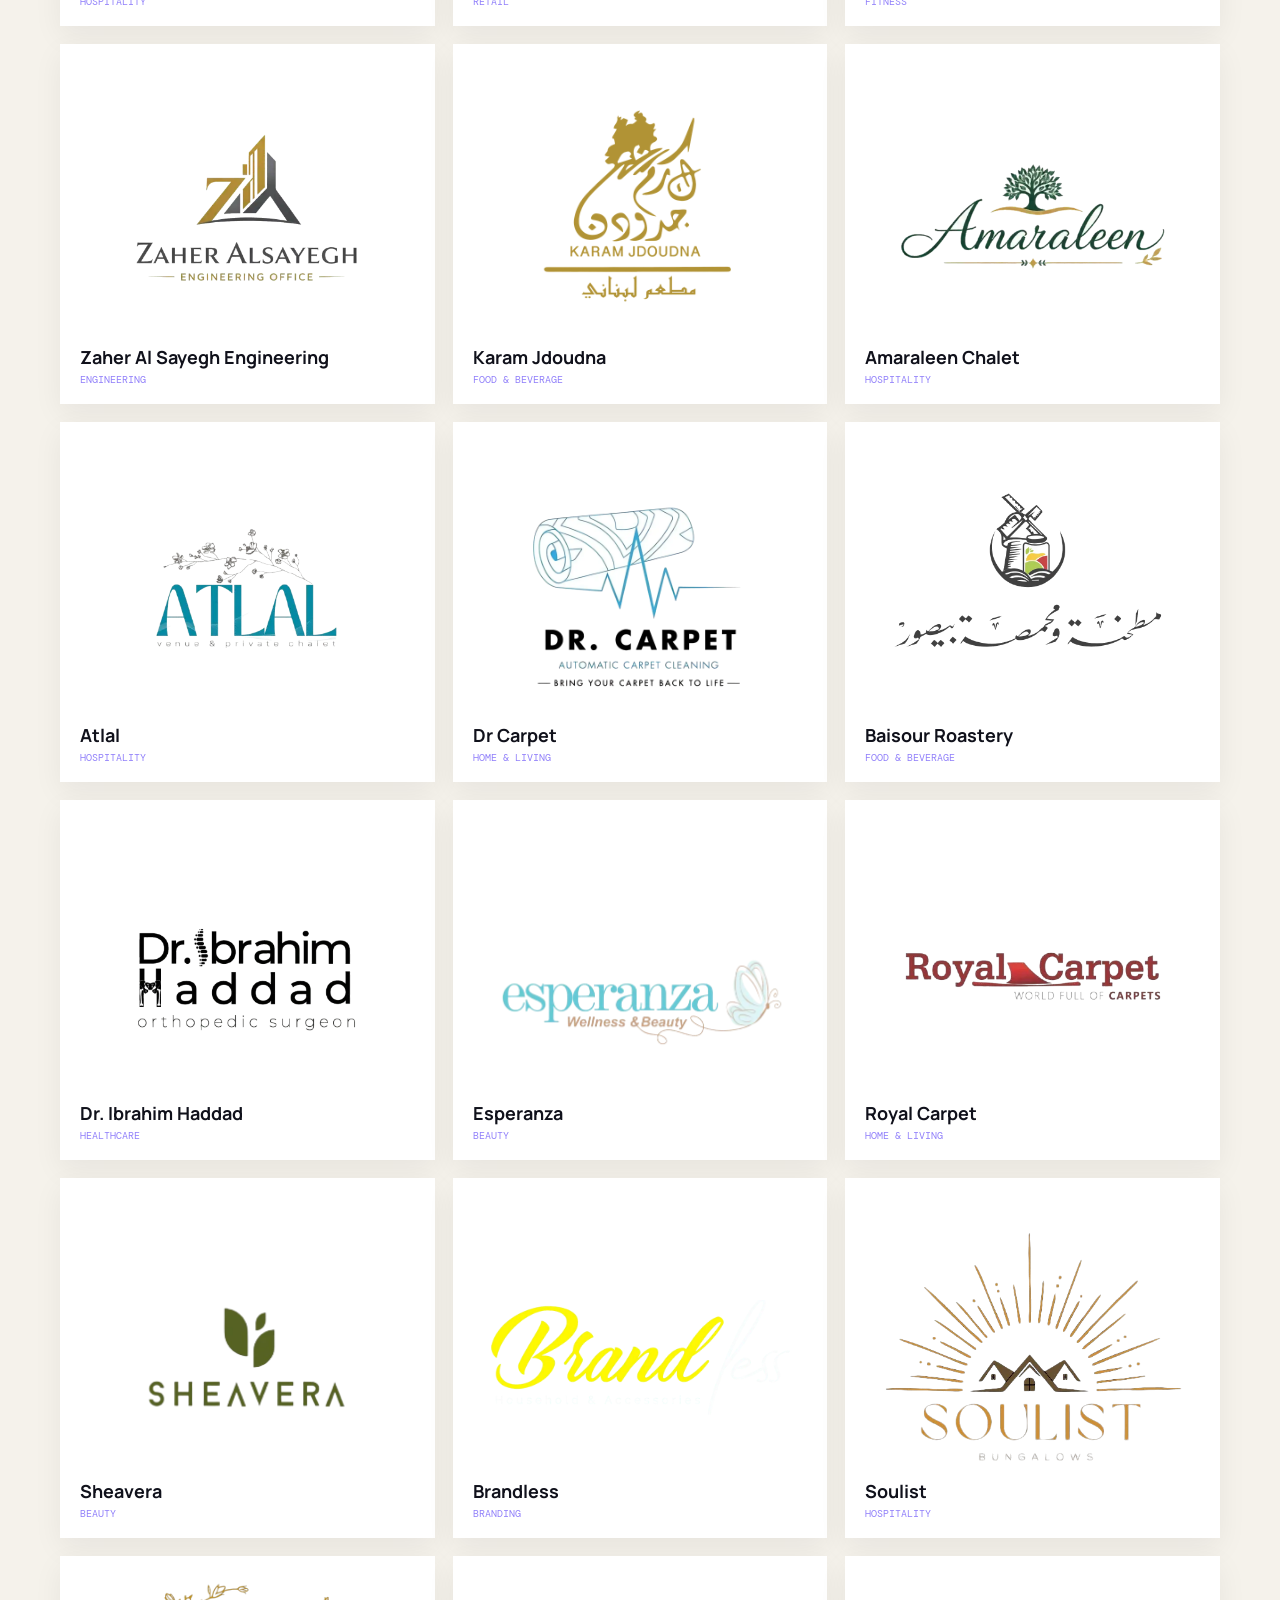
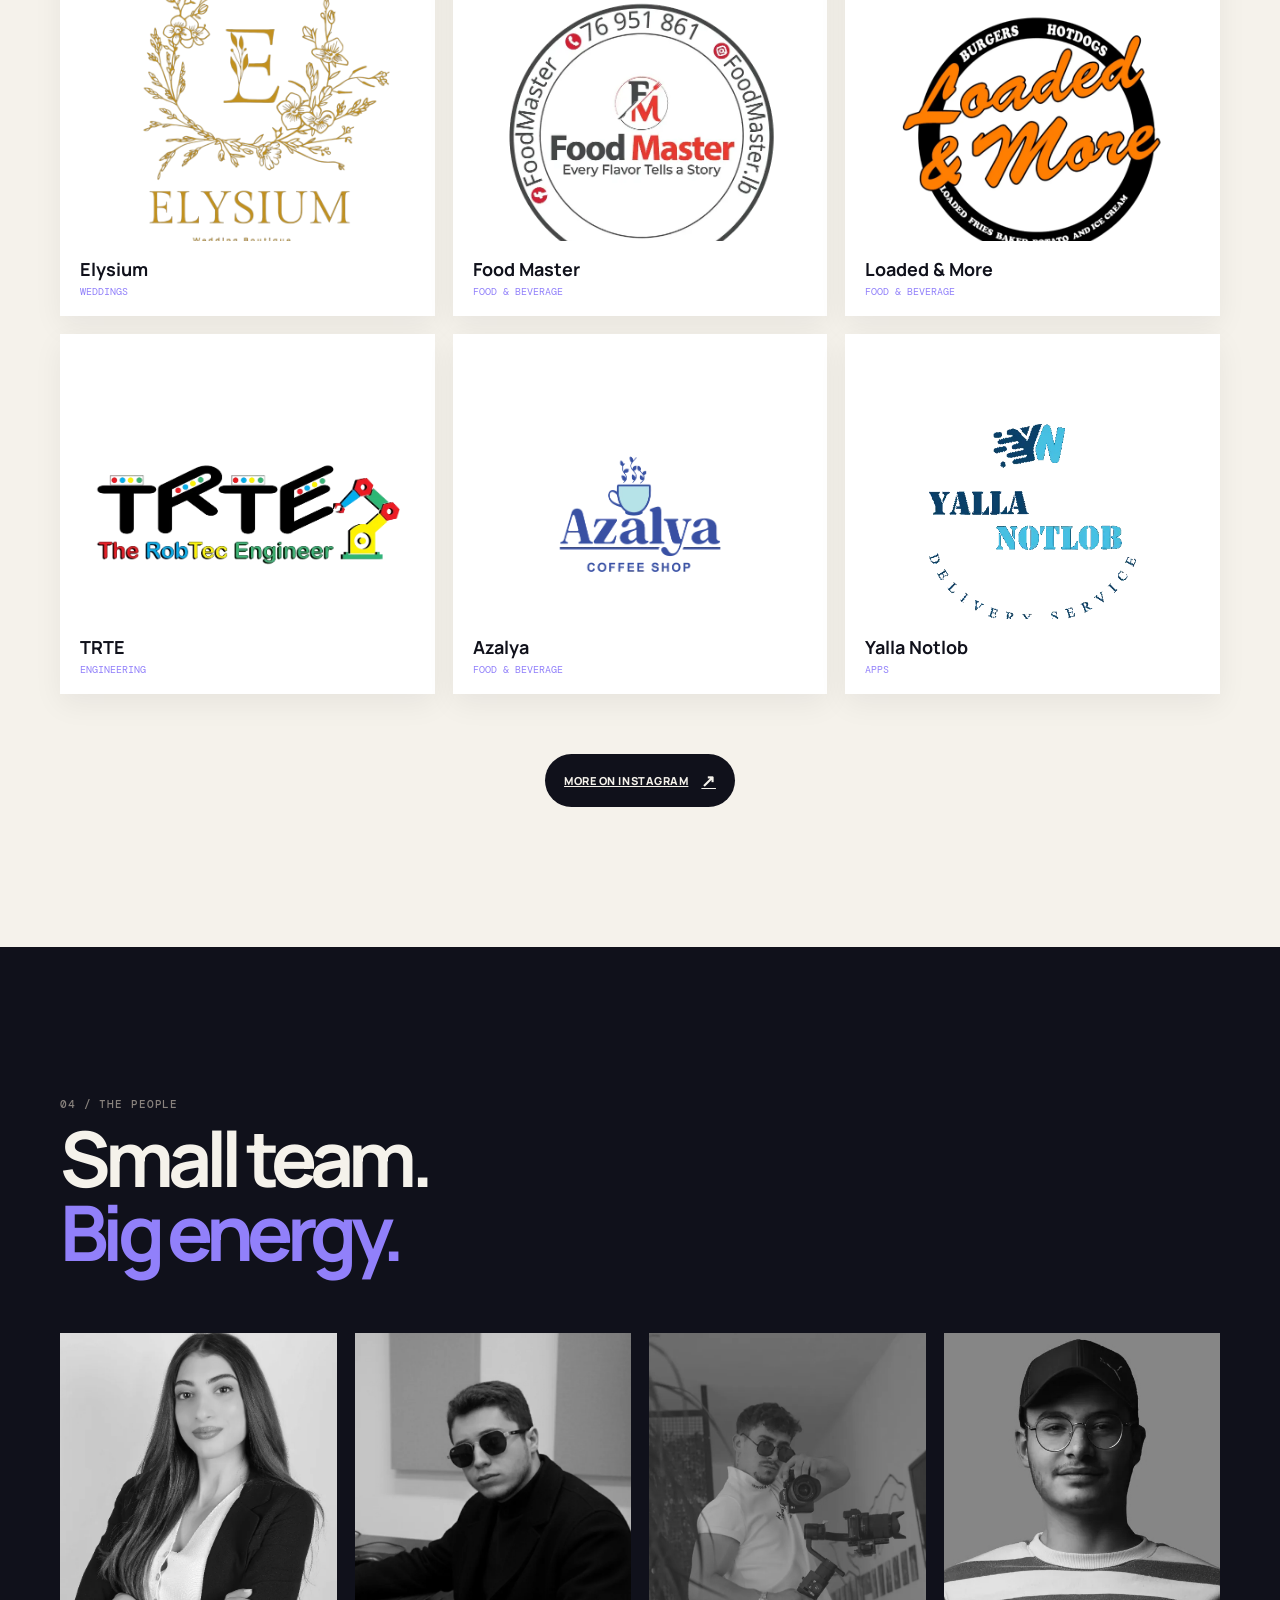
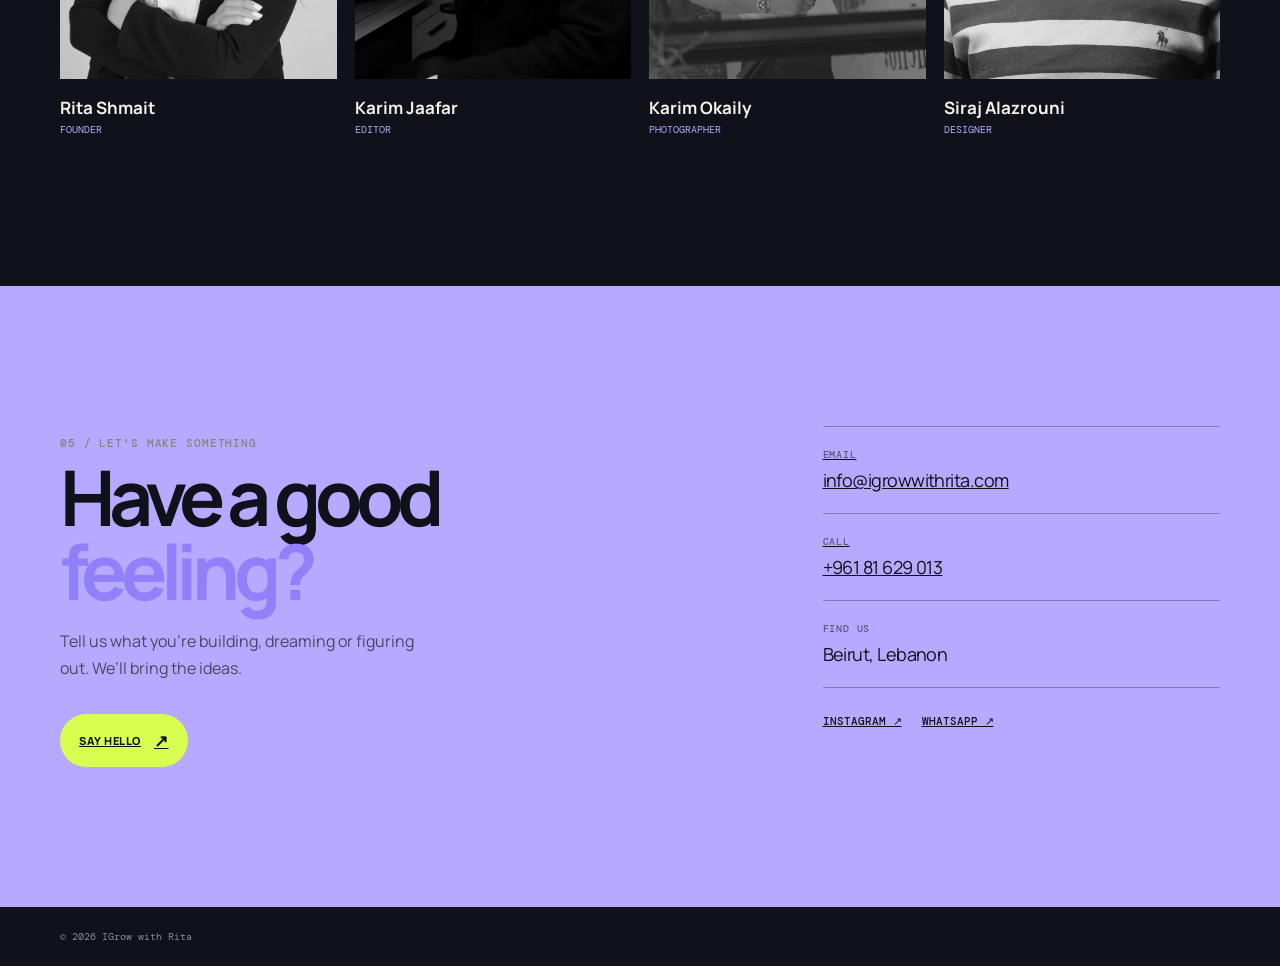
==== commit f0ef9251: "rebranding website" ====
--- a/index.html
+++ b/index.html
@@ -1,846 +1,43 @@
-<!-- https://igrowwithrita.com/  -->
-<!DOCTYPE html>
+<!doctype html>
 <html lang="en">
-
 <head>
   <meta charset="utf-8">
-  <meta content="width=device-width, initial-scale=1.0" name="viewport">
-  <title>IGrow with Rita - Professional Business Growth</title>
-  <meta name="description"
-    content="Start your professional business growth right now with IGrow with Rita. Digital marketing, content creation, branding, and more.">
-  <meta name="keywords"
-    content="business growth, digital marketing, content creation, branding, web development, printing, ads management">
+  <meta name="viewport" content="width=device-width, initial-scale=1">
+  <meta name="theme-color" content="#10111b">
+  <meta name="description" content="IGrow is a social media, content and growth studio based in Beirut, Lebanon.">
+  <title>IGrow — Make your brand impossible to scroll past</title>
+  <link rel="icon" href="assets/img/favicon.png">
+  <link rel="preconnect" href="https://fonts.googleapis.com">
+  <link rel="preconnect" href="https://fonts.gstatic.com" crossorigin>
+  <link href="https://fonts.googleapis.com/css2?family=DM+Mono:wght@400;500&family=Manrope:wght@400;500;600;700;800&display=swap" rel="stylesheet">
+  <link rel="stylesheet" href="assets/css/main.css">
+</head>
+<body>
+  <div class="noise" aria-hidden="true"></div>
+  <header class="site-header" id="top">
+    <a class="wordmark" href="#top" aria-label="IGrow home"><span>i</span>GROW<small>WITH RITA</small></a>
+    <nav class="desktop-nav" aria-label="Main navigation"><a href="#services">Services</a><a href="#work">Work</a><a href="#team">Team</a><a href="#contact">Contact</a></nav>
+    <a class="header-cta" href="#contact">Let's talk <span>↗</span></a>
+    <button class="menu-toggle" type="button" aria-label="Open navigation" aria-expanded="false"><i></i><i></i></button>
+  </header>
+  <div class="mobile-menu" aria-hidden="true"><a href="#services">Services</a><a href="#work">Work</a><a href="#team">Team</a><a href="#contact">Contact</a></div>
 
-  <script>
-    // Website Content Data
-    const websiteData = {
-      // Site Information
-      site: {
-        title: "IGrow",
-        subtitle: "with Rita",
-        tagline: "Start your professional business growth right now with us"
-      },
-
-      // Navigation Menu
-      navigation: [
-        { name: "Home", href: "#home", active: true },
-        { name: "Services", href: "#services", active: false },
-        { name: "Portfolio", href: "#portfolio", active: false },
-        { name: "Team", href: "#team", active: false },
-        { name: "Contact", href: "#contact", active: false }
-      ],
-
-      // Social Media Links
-      socialLinks: [
-        { platform: "whatsapp", icon: "bi-whatsapp", href: "https://wa.link/j2ok5g" },
-        { platform: "instagram", icon: "bi-instagram", href: "https://www.instagram.com/igrowwithrita/" },
-        { platform: "tiktok", icon: "bi-tiktok", href: "#" },
-      ],
-
-      // Home Section
-      home: {
-        title: "Social media agency",
-        description: "Turn your vision into reality <br> let’s create, grow, and shine together.",
-        ctaText: "Services",
-        ctaLink: "#services",
-        backgroundImage: "assets/img/bg.png"
-      },
-
-      // Services Section
-      services: {
-        title: "Services",
-        description: "",
-        items: [
-          {
-            title: "Digital Marketing",
-            description: "Enhance your brand's online presence through strategic, audience-driven initiatives tailored to achieve your objectives.",
-            icon: "bi-easel",
-            color: "item-teal",
-            delay: "300"
-          },
-          {
-            title: "Content Creation",
-            description: "Produce expertly crafted, high-caliber content that captivates your target audience and advances your strategic objectives.",
-            icon: "bi-activity",
-            color: "item-cyan",
-            delay: "100"
-          },
-          {
-            title: "Production",
-            description: "From product shoots to creative campaigns, our visuals are crafted to capture attention, tell your story, and connect with your audience in the most authentic way.",
-            icon: "bi-calendar4-week",
-            color: "item-indigo",
-            delay: "500"
-          },
-          {
-            title: "Branding",
-            description: "Establish a cohesive brand identity that embodies your core values, differentiates you in the marketplace, and aligns with your strategic objectives.",
-            icon: "bi-broadcast",
-            color: "item-orange",
-            delay: "200"
-          },
-          {
-            title: "Paid Media",
-            description: "Expand your brand’s presence with digital ads that don’t just reach people, but truly captivate them, creating visibility, connection, and lasting conversions.",
-            icon: "bi-chat-square-text",
-            color: "item-pink",
-            delay: "600"
-          },
-          {
-            title: "App & Web Development",
-            description: "Design and implement scalable, responsive web and mobile applications that deliver seamless user experiences and drive your strategic goals forward.",
-            icon: "bi-bounding-box-circles",
-            color: "item-red",
-            delay: "400"
-          }
-        ]
-      },
-
-      // Portfolio Section
-      portfolio: {
-        title: "Portfolio",
-        description: "A little peek at the magic we’ve been cooking.. because our work speaks louder than captions!",
-        filters: [
-          { name: "All", filter: "*", active: true },
-          { name: "Food", filter: ".filter-food", active: false },
-          { name: "Apps", filter: ".filter-apps", active: false },
-          { name: "Chalet", filter: ".filter-chalet", active: false },
-          { name: "Other", filter: ".filter-other", active: false }
-        ],
-        items: [
-          {
-            title: "FlamingoB",
-            description: "",
-            image: "assets/img/portfolio/flamingob.png",
-            category: "filter-other",
-            link: "https://www.instagram.com/flamingob__"
-          },
-          {
-            title: "Prime Computerss",
-            description: "",
-            image: "assets/img/portfolio/primecomputers.jpg",
-            category: "filter-other",
-            link: "https://www.instagram.com/primecomputers.lb"
-          },
-          {
-            title: "Stoked the Gym",
-            description: "",
-            image: "assets/img/portfolio/stoked.png",
-            category: "filter-other",
-            link: "https://www.instagram.com/stoked_the_gym"
-          },
-          {
-            title: "Zaher Al Sayegh Engineering",
-            description: "",
-            image: "assets/img/portfolio/zaher.jpeg",
-            category: "filter-other",
-            link: "https://www.instagram.com/zaheralsayegh.engineering"
-          },
-          {
-            title: "Karam Jdoudna",
-            description: "",
-            image: "assets/img/portfolio/karamjdoudnalogo.png",
-            category: "filter-food",
-            link: "https://www.instagram.com/karamjdoudna/"
-          }, 
-          {
-            title: "Amaraleen chalet",
-            description: "",
-            image: "assets/img/portfolio/amaraleen.jpeg",
-            category: "filter-other",
-            link: "https://www.instagram.com/amaraleen.chalet"
-          },
-          {
-            title: "Atlal",
-            description: "",
-            image: "assets/img/portfolio/atlal.png",
-            category: "filter-other",
-            link: "https://www.instagram.com/atlal.venue.chalet"
-          },
-          {
-            title: "Dr Carpet",
-            description: "",
-            image: "assets/img/portfolio/dr_carpet_logo.png",
-            category: "filter-other",
-            link: "https://www.instagram.com/dr.carpet.lb/"
-          },
-          {
-            title: "Baisour Roastery",
-            description: "",
-            image: "assets/img/portfolio/bissour_roastery.png",
-            category: "filter-other",
-            link: "https://www.instagram.com/baisour_roastery"
-          },
-          {
-            title: "Dr. Ibrahim Haddad",
-            description: "",
-            image: "assets/img/portfolio/dr_ibrahim_haddad.png",
-            category: "filter-other",
-            link: "https://www.instagram.com/dr.ibrahimhaddad/"
-          },
-          {
-            title: "Esperanza",
-            description: "",
-            image: "assets/img/portfolio/esperanza.png",
-            category: "filter-other",
-            link: "https://www.instagram.com/esperanza.beauty.lb"
-          },
-          {
-            title: "Royal Carpet",
-            description: "",
-            image: "assets/img/portfolio/royal_carpet.png",
-            category: "filter-other",
-            link: "https://www.instagram.com/royal_carpet.leb"
-          },
-          {
-            title: "Sheavera",
-            description: "",
-            image: "assets/img/portfolio/Sheavera.png",
-            category: "filter-other",
-            link: "https://www.instagram.com/sheavera.lb"
-          },
-          {
-            title: "Brandless",
-            description: "",
-            image: "assets/img/portfolio/brandlesslogo.png",
-            category: "filter-other",
-            link: "https://www.instagram.com/brand_less.lb/"
-          },
-          {
-            title: "Soulist",
-            description: "",
-            image: "assets/img/portfolio/soulistlogo.png",
-            category: "filter-chalet",
-            link: "https://www.instagram.com/soulist.bungalows/"
-          },
-          {
-            title: "Elysium",
-            description: "",
-            image: "assets/img/portfolio/Elysiumlogo.png",
-            category: "filter-other",
-            link: "https://www.instagram.com/elysium.wedding.boutique/"
-          },
-          {
-            title: "Food Master",
-            description: "",
-            image: "assets/img/portfolio/foodmasterlogo.png",
-            category: "filter-food",
-            link: "https://www.instagram.com/foodmaster.lb/"
-          },
-          {
-            title: "Loaded & More",
-            description: "",
-            image: "assets/img/portfolio/loadedlogo.png",
-            category: "filter-food",
-            link: "https://www.instagram.com/loadedandmore/"
-          },
-          {
-            title: "TRTE",
-            description: "The RobTec Engineer",
-            image: "assets/img/portfolio/TRTELogo.png",
-            category: "filter-other",
-            link: "https://www.instagram.com/therobtecengineer/"
-          },
-          {
-            title: "Azalya",
-            description: "",
-            image: "assets/img/portfolio/azalyalogo.png",
-            category: "filter-food",
-            link: "https://www.instagram.com/azalyacoffeeshop/"
-          },
-          {
-            title: "Yalla Notlob",
-            description: "",
-            image: "assets/img/portfolio/yallanotloblogo.png",
-            category: "filter-apps",
-            link: "https://www.instagram.com/yallanotlob/"
-          },
-        ]
-      },
-      // Team Section
-      team: {
-        title: "Team",
-        description: "",
-        items: [
-          {
-            title: "Rita Shmait",
-            description: "Founder",
-            image: "assets/img/team/rita.png",
-          },
-          {
-            title: "Karim Jaafar",
-            description: "Editor",
-            image: "assets/img/team/karim_jaafar.png",
-          },
-          {
-            title: "Karim Okaily",
-            description: "Photographer",
-            image: "assets/img/team/karim_okaily.png",
-          },
-          {
-            title: "Siraj Alazrouni",
-            description: "Designer",
-            image: "assets/img/team/siraj_alazrouni.png",
-          },
-        ]
-      },
-      // Contact Section
-      contact: {
-        title: "Contact",
-        description: "Don’t be shy, say hi. Great ideas start with a simple hello! 💌",
-        info: [
-          {
-            title: "Address",
-            value: "Beirut, Lebanon",
-            icon: "bi-geo-alt",
-            delay: "200"
-          },
-          {
-            title: "Call Us",
-            value: "+961 81 629 013",
-            icon: "bi-telephone",
-            delay: "300"
-          },
-          {
-            title: "Email Us",
-            value: "info@igrowwithrita.com",
-            icon: "bi-envelope",
-            delay: "400"
-          }
-        ],
-        map: {
-          src: "https://www.google.com/maps/embed?pb=!1m14!1m8!1m3!1d50346.01760322915!2d35.501776!3d33.893791!3m2!1i1024!2i768!4f13.1!3m3!1m2!1s0x151e76be11d9af4f%3A0x9d8de03e78a9b4ba!2sBeirut%2C%20Lebanon!5e0!3m2!1sen!2sus!4v1676961268712!5m2!1sen!2sus",
-          height: "350px"
-        }
-      }
-    };
-  </script>
-
-  <!-- Favicons -->
-  <link href="assets/img/favicon.png" rel="icon">
-  <link href="assets/img/apple-touch-icon.png" rel="apple-touch-icon">
-
-  <!-- Fonts -->
-  <link href="https://fonts.googleapis.com" rel="preconnect">
-  <link href="https://fonts.gstatic.com" rel="preconnect" crossorigin>
-  <link
-    href="https://fonts.googleapis.com/css2?family=Roboto:ital,wght@0,100;0,300;0,400;0,500;0,700;0,900;1,100;1,300;1,400;1,500;1,700;1,900&family=Poppins:ital,wght@0,100;0,200;0,300;0,400;0,500;0,600;0,700;0,800;0,900;1,100;1,200;1,300;1,400;1,500;1,600;1,700;1,800;1,900&family=Raleway:ital,wght@0,100;0,200;0,300;0,400;0,500;0,600;0,700;0,800;0,900;1,100;1,200;1,300;1,400;1,500;1,600;1,700;1,800;1,900&display=swap"
-    rel="stylesheet">
-
-  <!-- Vendor CSS Files -->
-  <link href="assets/vendor/bootstrap/css/bootstrap.min.css" rel="stylesheet">
-  <link href="assets/vendor/bootstrap-icons/bootstrap-icons.css" rel="stylesheet">
-  <link href="assets/vendor/aos/aos.css" rel="stylesheet">
-  <link href="assets/vendor/swiper/swiper-bundle.min.css" rel="stylesheet">
-  <link href="assets/vendor/glightbox/css/glightbox.min.css" rel="stylesheet">
-
-  <!-- Main CSS File -->
-  <link href="assets/css/main.css" rel="stylesheet">
-
-  <!-- =======================================================
-  * Template Name: Kelly
-  * Template URL: https://bootstrapmade.com/kelly-free-bootstrap-cv-resume-html-template/
-  * Updated: Aug 07 2024 with Bootstrap v5.3.3
-  * Author: BootstrapMade.com
-  * License: https://bootstrapmade.com/license/
-  ======================================================== -->
-</head>
-
-<body class="index-page">
-
-  <header id="header" class="header d-flex align-items-center light-background sticky-top">
-    <div class="container-fluid position-relative d-flex align-items-center justify-content-between">
-
-      <a href="index.html" class="logo d-flex align-items-center me-auto me-xl-0">
-        <!-- Uncomment the line below if you also wish to use an image logo -->
-        <!-- <img src="assets/img/logo.png" alt=""> -->
-        <h1 class="sitename" id="site-title">IGrow</h1>
-        <br>
-        <h6 id="site-subtitle">with Rita</h6>
-      </a>
-
-      <nav id="navmenu" class="navmenu">
-        <ul id="navigation-menu">
-          <!-- Navigation items will be populated by JavaScript -->
-        </ul>
-        <i class="mobile-nav-toggle d-xl-none bi bi-list"></i>
-      </nav>
-
-      <div class="header-social-links" id="social-links">
-        <!-- Social links will be populated by JavaScript -->
+  <main>
+    <section class="hero" id="home">
+      <div class="hero-orb hero-orb--one" data-parallax=".18"></div><div class="hero-orb hero-orb--two" data-parallax="-.1"></div>
+      <div class="container hero-grid"><div class="hero-copy reveal"><p class="eyebrow"><span class="eyebrow-dot"></span> Social media agency · Beirut, Lebanon</p><h1>Make your brand <em>impossible</em> to scroll past.</h1><p class="hero-intro">We turn good ideas into magnetic brands, scroll-stopping content and growth people can feel.</p><div class="hero-actions"><a class="button button--lime" href="#work">See our work <span>↗</span></a><a class="text-link" href="#services">What we do <span>↓</span></a></div></div>
+        <div class="hero-art reveal reveal--delay" aria-hidden="true"><div class="art-ring art-ring--outer"></div><div class="art-ring art-ring--inner"></div><div class="art-card art-card--back"><span>CREATE</span><b>✦</b></div><div class="art-card art-card--front"><span>GROW</span><strong>i<span>G</span></strong><small>with Rita</small></div><span class="floating-label floating-label--top">Ideas in<br>motion <b>↗</b></span><span class="floating-label floating-label--bottom">Since<br>2021</span></div>
       </div>
-
-    </div>
-  </header>
-
-  <main class="main">
-
-    <!-- Home Section -->
-    <section id="home" class="home section">
-
-      <img id="home-bg" src="assets/img/home-bg.jpg" alt="" data-aos="fade-in">
-
-      <div class="container text-center" data-aos="zoom-out" data-aos-delay="100">
-        <div class="row justify-content-center">
-          <div class="col-lg-8">
-            <h2 id="home-title">IGrow with Rita</h2>
-            <p id="home-description">Start your professional business growth<br>right now with us</p>
-            <a id="home-cta" href="#services" class="btn-get-started">Services</a>
-          </div>
-        </div>
-      </div>
-
-    </section><!-- /Home Section -->
-
-    <!-- Services Section -->
-    <section id="services" class="services section">
-
-      <!-- Section Title -->
-      <div class="container section-title" data-aos="fade-up">
-        <h2>Services</h2>
-        <!-- <p>Necessitatibus eius consequatur ex aliquid fuga eum quidem sint consectetur velit</p> -->
-      </div>
-      <!-- End Section Title -->
-
-      <div class="container">
-        <div class="row gy-4">
-          <div class="col-lg-4 col-md-6" data-aos="fade-up" data-aos-delay="300">
-            <div class="service-item item-teal position-relative">
-              <div class="icon">
-                <svg width="100" height="100" viewBox="0 0 600 600" xmlns="http://www.w3.org/2000/svg">
-                  <path stroke="none" stroke-width="0" fill="#f5f5f5"
-                    d="M300,541.5067337569781C382.14930387511276,545.0595476570109,479.8736841581634,548.3450877840088,526.4010558755058,480.5488172755941C571.5218469581645,414.80211281144784,517.5187510058486,332.0715597781072,496.52539010469104,255.14436215662573C477.37192572678356,184.95920475031193,473.57363656557914,105.61284051026155,413.0603344069578,65.22779650032875C343.27470386102294,18.654635553484475,251.2091493199835,5.337323636656869,175.0934190732945,40.62881213300186C97.87086631185822,76.43348514350839,51.98124368387456,156.15599469081315,36.44837278890362,239.84606092416172C21.716077023791087,319.22268207091537,43.775223500013084,401.1760424656574,96.891909868211,461.97329694683043C147.22146801428983,519.5804099606455,223.5754009179313,538.201503339737,300,541.5067337569781">
-                  </path>
-                </svg>
-                <i class="bi bi-easel"></i>
-              </div>
-              <a href="#" class="stretched-link">
-                <h3>Digital Marketing</h3>
-              </a>
-              <p>Enhance your brand’s online presence through strategic, audience-driven initiatives tailored to achieve
-                your
-                objectives.</p>
-            </div>
-          </div><!-- End Service Item -->
-
-          <div class="col-lg-4 col-md-6" data-aos="fade-up" data-aos-delay="100">
-            <div class="service-item item-cyan position-relative">
-              <div class="icon">
-                <svg width="100" height="100" viewBox="0 0 600 600" xmlns="http://www.w3.org/2000/svg">
-                  <path stroke="none" stroke-width="0" fill="#f5f5f5"
-                    d="M300,521.0016835830174C376.1290562159157,517.8887921683347,466.0731472004068,529.7835943286574,510.70327084640275,468.03025145048787C554.3714126377745,407.6079735673963,508.03601936045806,328.9844924480964,491.2728898941984,256.3432110539036C474.5976632858925,184.082847569629,479.9380746630129,96.60480741107993,416.23090153303,58.64404602377083C348.86323505073057,18.502131276798302,261.93793281208167,40.57373210992963,193.5410806939664,78.93577620505333C130.42746243093433,114.334589627462,98.30271207620316,179.96522072025542,76.75703585869454,249.04625023123273C51.97151888228291,328.5150500222984,13.704378332031375,421.85034740162234,66.52175969318436,486.19268352777647C119.04800174914682,550.1803526380478,217.28368757567262,524.383925680826,300,521.0016835830174">
-                  </path>
-                </svg>
-                <i class="bi bi-activity"></i>
-              </div>
-              <a href="#" class="stretched-link">
-                <h3>Content Creation</h3>
-              </a>
-              <p>Produce expertly crafted, high-caliber content that captivates your target audience and advances your
-                strategic
-                objectives.</p>
-            </div>
-          </div><!-- End Service Item -->
-
-          <div class="col-lg-4 col-md-6" data-aos="fade-up" data-aos-delay="200">
-            <div class="service-item item-orange position-relative">
-              <div class="icon">
-                <svg width="100" height="100" viewBox="0 0 600 600" xmlns="http://www.w3.org/2000/svg">
-                  <path stroke="none" stroke-width="0" fill="#f5f5f5"
-                    d="M300,582.0697525312426C382.5290701553225,586.8405444964366,449.9789794690241,525.3245884688669,502.5850820975895,461.55621195738473C556.606425686781,396.0723002908107,615.8543463187945,314.28637112970534,586.6730223649479,234.56875336149918C558.9533121215079,158.8439757836574,454.9685369536778,164.00468322053177,381.49747125262974,130.76875717737553C312.15926192815925,99.40240125094834,248.97055460311594,18.661163978235184,179.8680185752513,50.54337015887873C110.5421016452524,82.52863877960104,119.82277516462835,180.83849132639028,109.12597500060166,256.43424936330496C100.08760227029461,320.3096726198365,92.17705696193138,384.0621239912766,124.79988738764834,439.7174275375508C164.83382741302287,508.01625554203684,220.96474134820875,577.5009287672846,300,582.0697525312426">
-                  </path>
-                </svg>
-                <i class="bi bi-broadcast"></i>
-              </div>
-              <a href="#" class="stretched-link">
-                <h3>Branding</h3>
-              </a>
-              <p>Establish a cohesive brand identity that embodies your core values, differentiates you in the
-                marketplace,
-                and aligns
-                with your strategic objectives.
-              </p>
-            </div>
-          </div><!-- End Service Item -->
-
-          <div class="col-lg-4 col-md-6" data-aos="fade-up" data-aos-delay="400">
-            <div class="service-item item-red position-relative">
-              <div class="icon">
-                <svg width="100" height="100" viewBox="0 0 600 600" xmlns="http://www.w3.org/2000/svg">
-                  <path stroke="none" stroke-width="0" fill="#f5f5f5"
-                    d="M300,503.46388370962813C374.79870501325706,506.71871716319447,464.8034551963731,527.1746412648533,510.4981551193396,467.86667711651364C555.9287308511215,408.9015244558933,512.6030010748507,327.5744911775523,490.211057578863,256.5855673507754C471.097692560561,195.9906835881958,447.69079081568157,138.11976852964426,395.19560036434837,102.3242989838813C329.3053358748298,57.3949838291264,248.02791733380457,8.279543830951368,175.87071277845988,42.242879143198664C103.41431057327972,76.34704239035025,93.79494320519305,170.9812938413882,81.28167332365135,250.07896920659033C70.17666984294237,320.27484674793965,64.84698225790005,396.69656628748305,111.28512138212992,450.4950937839243C156.20124167950087,502.5303643271138,231.32542653798444,500.4755392045468,300,503.46388370962813">
-                  </path>
-                </svg>
-                <i class="bi bi-bounding-box-circles"></i>
-              </div>
-              <a href="#" class="stretched-link">
-                <h3>App & Web Development</h3>
-              </a>
-              <p>Design and implement scalable, responsive web and mobile applications that deliver seamless user
-                experiences and
-                drive
-                your strategic goals forward.</p>
-              <a href="#" class="stretched-link"></a>
-            </div>
-          </div><!-- End Service Item -->
-
-          <div class="col-lg-4 col-md-6" data-aos="fade-up" data-aos-delay="500">
-            <div class="service-item item-indigo position-relative">
-              <div class="icon">
-                <svg width="100" height="100" viewBox="0 0 600 600" xmlns="http://www.w3.org/2000/svg">
-                  <path stroke="none" stroke-width="0" fill="#f5f5f5"
-                    d="M300,532.3542879108572C369.38199826031484,532.3153073249985,429.10787420159085,491.63046689027357,474.5244479745417,439.17860296908856C522.8885846962883,383.3225815378663,569.1668002868075,314.3205725914397,550.7432151929288,242.7694973846089C532.6665558377875,172.5657663291529,456.2379748765914,142.6223662098291,390.3689995646985,112.34683881706744C326.66090330228417,83.06452184765237,258.84405631176094,53.51806209861945,193.32584062364296,78.48882559362697C121.61183558270385,105.82097193414197,62.805066853699245,167.19869350419734,48.57481801355237,242.6138429142374C34.843463184063346,315.3850353017275,76.69343916112496,383.4422959591041,125.22947124332185,439.3748458443577C170.7312796277747,491.8107796887764,230.57421082200815,532.3932930995766,300,532.3542879108572">
-                  </path>
-                </svg>
-                <i class="bi bi-calendar4-week icon"></i>
-              </div>
-              <a href="#" class="stretched-link">
-                <h3>Printing</h3>
-              </a>
-              <p>Deliver precision-driven printing for garments, wall graphics, and promotional surfaces, ensuring your
-                brand’s logo
-                is
-                reproduced with exceptional clarity, consistency, and impact.</p>
-              <a href="#" class="stretched-link"></a>
-            </div>
-          </div><!-- End Service Item -->
-
-          <div class="col-lg-4 col-md-6" data-aos="fade-up" data-aos-delay="600">
-            <div class="service-item item-pink position-relative">
-              <div class="icon">
-                <svg width="100" height="100" viewBox="0 0 600 600" xmlns="http://www.w3.org/2000/svg">
-                  <path stroke="none" stroke-width="0" fill="#f5f5f5"
-                    d="M300,566.797414625762C385.7384707136149,576.1784315230908,478.7894351017131,552.8928747891023,531.9192734346935,484.94944893311C584.6109503024035,417.5663521118492,582.489472248146,322.67544863468447,553.9536738515405,242.03673114598146C529.1557734026468,171.96086150256528,465.24506316201064,127.66468636344209,395.9583748389544,100.7403814666027C334.2173773831606,76.7482773500951,269.4350130405921,84.62216499799875,207.1952322260088,107.2889140133804C132.92018162631612,134.33871894543012,41.79353780512637,160.00259165414826,22.644507872594943,236.69541883565114C3.319112789854554,314.0945973066697,72.72355303640163,379.243833228382,124.04198916343866,440.3218312028393C172.9286146004772,498.5055451809895,224.45579914871206,558.5317968840102,300,566.797414625762">
-                  </path>
-                </svg>
-                <i class="bi bi-chat-square-text"></i>
-              </div>
-              <a href="#" class="stretched-link">
-                <h3>Ads Management</h3>
-              </a>
-              <p>Expand your brand’s reach with targeted digital ads, optimizing visibility and driving conversions
-                effectively.</p>
-              <a href="#" class="stretched-link"></a>
-            </div>
-          </div><!-- End Service Item -->
-
-        </div>
-
-      </div>
-
-    </section><!-- /Services Section -->
-
-    <!-- Portfolio Section -->
-    <section id="portfolio" class="portfolio section">
-
-      <!-- Section Title -->
-      <div class="container section-title" data-aos="fade-up">
-        <h2>Portfolio</h2>
-        <p>Necessitatibus eius consequatur ex aliquid fuga eum quidem sint consectetur velit</p>
-      </div><!-- End Section Title -->
-
-      <div class="container">
-
-        <div class="isotope-layout" data-default-filter="*" data-layout="masonry" data-sort="original-order">
-          <!-- <ul class="portfolio-filters isotope-filters" data-aos="fade-up" data-aos-delay="100">
-            <li data-filter="*" class="filter-active">All</li>
-            <li data-filter=".filter-chalet">Chalet</li>
-            <li data-filter=".filter-product">Card</li>
-            <li data-filter=".filter-branding">Web</li>
-          </ul> -->
-          <div class="row gy-4 isotope-container-portfolio" data-aos="fade-up" data-aos-delay="200">
-            <!-- Portfolio items will be populated by JavaScript -->
-          </div><!-- End Portfolio Container -->
-
-        </div>
-
-      </div>
-
-    </section><!-- /Portfolio Section -->
-    <!-- Team Section -->
-    <section id="team" class="team section">
-    
-      <!-- Section Title -->
-      <div class="container section-title" data-aos="fade-up">
-        <h2>Team</h2>
-        <p>Necessitatibus eius consequatur ex aliquid fuga eum quidem sint consectetur velit</p>
-      </div><!-- End Section Title -->
-    
-      <div class="container">
-        <div class="isotope-layout" data-default-filter="*" data-layout="masonry" data-sort="original-order">
-          <div class="row gy-4 isotope-container-team" data-aos="fade-up" data-aos-delay="200">
-          </div><!-- End Team Container -->
-        </div>
-      </div>
-    </section><!-- /Team Section -->
-    <!-- Contact Section -->
-    <section id="contact" class="contact section">
-
-      <!-- Section Title -->
-      <div class="container section-title" data-aos="fade-up">
-        <h2>Contact</h2>
-        <p>Necessitatibus eius consequatur ex aliquid fuga eum quidem sint consectetur velit</p>
-      </div><!-- End Section Title -->
-
-      <div class="container" data-aos="fade-up" data-aos-delay="100">
-
-        <div class="row gy-4">
-
-          <div class="col-lg-12">
-            <div class="info-wrap">
-              <div class="row">
-                <div class="col-lg-6">
-                  <div class="info-item d-flex" data-aos="fade-up" data-aos-delay="200">
-                    <i class="bi bi-geo-alt flex-shrink-0"></i>
-                    <div>
-                      <h3>Address</h3>
-                      <p>Beirut, Lebanon</p>
-                    </div>
-                  </div><!-- End Info Item -->
-
-                  <div class="info-item d-flex" data-aos="fade-up" data-aos-delay="300">
-                    <i class="bi bi-telephone flex-shrink-0"></i>
-                    <div>
-                      <h3>Call Us</h3>
-                      <p>+961 81 629 013</p>
-                    </div>
-                  </div><!-- End Info Item -->
-
-                  <div class="info-item d-flex" data-aos="fade-up" data-aos-delay="400">
-                    <i class="bi bi-envelope flex-shrink-0"></i>
-                    <div>
-                      <h3>Email Us</h3>
-                      <p>Ritashmait99@gmail.com</p>
-                    </div>
-                  </div><!-- End Info Item -->
-                </div>
-
-                <div class="col-lg-6">
-                  <div class="map-wrap" data-aos="fade-up" data-aos-delay="200">
-                    <iframe
-                      src="https://www.google.com/maps/embed?pb=!1m14!1m8!1m3!1d50346.01760322915!2d35.501776!3d33.893791!3m2!1i1024!2i768!4f13.1!3m3!1m2!1s0x151e76be11d9af4f%3A0x9d8de03e78a9b4ba!2sBeirut%2C%20Lebanon!5e0!3m2!1sen!2sus!4v1676961268712!5m2!1sen!2sus"
-                      frameborder="0" style="border:0; width: 100%; height: 350px;" allowfullscreen="" loading="lazy"
-                      referrerpolicy="no-referrer-when-downgrade"></iframe>
-                  </div>
-                </div>
-              </div>
-            </div>
-          </div>
-
-        </div>
-
-      </div>
-
-    </section><!-- /Contact Section -->
-
+    </section>
+    <section class="intro section-pad"><div class="container intro-grid"><p class="section-kicker">01 / The studio</p><div><h2>We make brands <span>matter</span> in a world that moves fast.</h2><p class="body-copy">IGrow is a creative growth studio for brands ready to show up differently. From the first spark to the final frame, we build work that looks good, feels right and gets remembered.</p><a class="text-link text-link--dark" href="#contact">Start a conversation <span>↗</span></a></div></div></section>
+    <section class="services section-pad" id="services"><div class="container"><div class="section-heading reveal"><p class="section-kicker">02 / What we do</p><h2>One team.<br><span>Many ways</span> to grow.</h2></div><div class="service-list"><article class="service-card reveal"><span class="service-number">01</span><div><h3>Digital strategy</h3><p>Clear direction for brands that want to be seen, chosen and loved online.</p></div><span class="service-arrow">↗</span></article><article class="service-card reveal"><span class="service-number">02</span><div><h3>Content creation</h3><p>Stories, reels and campaigns made to hold attention and make your audience feel something.</p></div><span class="service-arrow">↗</span></article><article class="service-card reveal"><span class="service-number">03</span><div><h3>Brand identity</h3><p>A distinctive visual world that makes your brand instantly recognisable.</p></div><span class="service-arrow">↗</span></article><article class="service-card reveal"><span class="service-number">04</span><div><h3>Paid media &amp; growth</h3><p>Smart distribution that puts your best work in front of the right people.</p></div><span class="service-arrow">↗</span></article></div></div></section>
+    <section class="work section-pad" id="work"><div class="container"><div class="work-heading reveal"><div><p class="section-kicker">03 / Selected work</p><h2>Good work<br>does the <span>talking.</span></h2></div><p class="work-note">A little peek at the magic we’ve been cooking — because our work speaks louder than captions.</p></div><div class="portfolio-grid" id="portfolio-grid"></div><a class="button button--dark work-more" href="https://www.instagram.com/igrowwithrita/" target="_blank" rel="noreferrer">More on Instagram <span>↗</span></a></div></section>
+    <section class="team section-pad" id="team"><div class="container"><div class="team-heading reveal"><p class="section-kicker">04 / The people</p><h2>Small team.<br><span>Big energy.</span></h2></div><div class="team-grid" id="team-grid"></div></div></section>
+    <section class="contact section-pad" id="contact"><div class="container contact-box"><div class="contact-copy reveal"><p class="section-kicker">05 / Let's make something</p><h2>Have a good<br><span>feeling?</span></h2><p>Tell us what you're building, dreaming or figuring out. We’ll bring the ideas.</p><a class="button button--lime" href="mailto:info@igrowwithrita.com">Say hello <span>↗</span></a></div><div class="contact-details reveal reveal--delay"><a href="mailto:info@igrowwithrita.com"><small>Email</small>info@igrowwithrita.com</a><a href="tel:+96181629013"><small>Call</small>+961 81 629 013</a><p><small>Find us</small>Beirut, Lebanon</p><div class="socials"><a href="https://www.instagram.com/igrowwithrita/" target="_blank" rel="noreferrer">Instagram ↗</a><a href="https://wa.link/j2ok5g" target="_blank" rel="noreferrer">WhatsApp ↗</a></div></div></div></section>
   </main>
-
-  <!-- <footer id="footer" class="footer light-background">
-
-    <div class="container">
-      <div class="copyright text-center ">
-        <p>© <span>Copyright</span> <strong class="px-1 sitename">Kelly</strong> <span>All Rights Reserved<br></span>
-        </p>
-      </div>
-      <div class="social-links d-flex justify-content-center">
-        <a href=""><i class="bi bi-twitter-x"></i></a>
-        <a href=""><i class="bi bi-facebook"></i></a>
-        <a href=""><i class="bi bi-instagram"></i></a>
-        <a href=""><i class="bi bi-linkedin"></i></a>
-      </div>
-      <div class="credits">
-        Designed by <a href="https://bootstrapmade.com/">BootstrapMade</a> Distributed by <a
-          href=“https://themewagon.com>ThemeWagon
-      </div>
-    </div>
-
-  </footer> -->
-
-  <!-- Scroll Top -->
-  <a href="#" id="scroll-top" class="scroll-top d-flex align-items-center justify-content-center"><i
-      class="bi bi-arrow-up-short"></i></a>
-
-  <!-- Preloader -->
-  <div id="preloader"></div>
-
-  <!-- Vendor JS Files -->
-  <script src="assets/vendor/bootstrap/js/bootstrap.bundle.min.js"></script>
-  <script src="assets/vendor/php-email-form/validate.js"></script>
-  <script src="assets/vendor/aos/aos.js"></script>
-  <script src="assets/vendor/waypoints/noframework.waypoints.js"></script>
-  <script src="assets/vendor/purecounter/purecounter_vanilla.js"></script>
-  <script src="assets/vendor/swiper/swiper-bundle.min.js"></script>
-  <script src="assets/vendor/glightbox/js/glightbox.min.js"></script>
-  <script src="assets/vendor/imagesloaded/imagesloaded.pkgd.min.js"></script>
-  <script src="assets/vendor/isotope-layout/isotope.pkgd.min.js"></script>
-
-  <!-- Main JS File -->
-  <script src="assets/js/main.js"></script>
-
-  <!-- Dynamic Content Population Script -->
-  <script>
-                // Populate content immediately when script loads
-                (function () {
-      // Populate site title and subtitle
-      document.getElementById('site-title').textContent = websiteData.site.title;
-      document.getElementById('site-subtitle').textContent = websiteData.site.subtitle;
-
-      // Populate navigation menu
-      const navMenu = document.getElementById('navigation-menu');
-      navMenu.innerHTML = '';
-      websiteData.navigation.forEach(item => {
-        const li = document.createElement('li');
-        const a = document.createElement('a');
-        a.href = item.href;
-        a.textContent = item.name;
-        if (item.active) {
-          a.className = 'active';
-        }
-        li.appendChild(a);
-        navMenu.appendChild(li);
-      });
-
-      // Populate social links
-      const socialLinks = document.getElementById('social-links');
-      socialLinks.innerHTML = '';
-      websiteData.socialLinks.forEach(link => {
-        const a = document.createElement('a');
-        a.href = link.href;
-        a.className = link.platform;
-        const i = document.createElement('i');
-        i.className = `bi ${link.icon}`;
-        a.appendChild(i);
-        socialLinks.appendChild(a);
-      });
-
-      // Populate home section
-      document.getElementById('home-bg').src = websiteData.home.backgroundImage;
-      document.getElementById('home-title').textContent = websiteData.home.title;
-      document.getElementById('home-description').innerHTML = websiteData.home.description;
-      document.getElementById('home-cta').textContent = websiteData.home.ctaText;
-      document.getElementById('home-cta').href = websiteData.home.ctaLink;
-
-      // Populate services section
-      const servicesContainer = document.querySelector('#services .row.gy-4');
-      servicesContainer.innerHTML = '';
-      websiteData.services.items.forEach(service => {
-        const serviceHTML = `
-          <div class="col-lg-4 col-md-6" data-aos="fade-up" data-aos-delay="${service.delay}">
-            <div class="service-item ${service.color} position-relative">
-              <div class="icon">
-                <svg width="100" height="100" viewBox="0 0 600 600" xmlns="http://www.w3.org/2000/svg">
-                  <path stroke="none" stroke-width="0" fill="#f5f5f5"
-                    d="M300,541.5067337569781C382.14930387511276,545.0595476570109,479.8736841581634,548.3450877840088,526.4010558755058,480.5488172755941C571.5218469581645,414.80211281144784,517.5187510058486,332.0715597781072,496.52539010469104,255.14436215662573C477.37192572678356,184.95920475031193,473.57363656557914,105.61284051026155,413.0603344069578,65.22779650032875C343.27470386102294,18.654635553484475,251.2091493199835,5.337323636656869,175.0934190732945,40.62881213300186C97.87086631185822,76.43348514350839,51.98124368387456,156.15599469081315,36.44837278890362,239.84606092416172C21.716077023791087,319.22268207091537,43.775223500013084,401.1760424656574,96.891909868211,461.97329694683043C147.22146801428983,519.5804099606455,223.5754009179313,538.201503339737,300,541.5067337569781">
-                  </path>
-                </svg>
-                <i class="bi ${service.icon}"></i>
-              </div>
-              <a href="#" class="stretched-link">
-                <h3>${service.title}</h3>
-              </a>
-              <p>${service.description}</p>
-            </div>
-          </div>
-        `;
-        servicesContainer.innerHTML += serviceHTML;
-      });
-
-      // Populate portfolio section
-      const portfolioTitle = document.querySelector('#portfolio .section-title h2');
-      const portfolioDescription = document.querySelector('#portfolio .section-title p');
-      portfolioTitle.textContent = websiteData.portfolio.title;
-      portfolioDescription.textContent = websiteData.portfolio.description;
-
-      // Populate portfolio filters
-                // const portfolioFilters = document.querySelector('.portfolio-filters');
-                // portfolioFilters.innerHTML = '';
-                // websiteData.portfolio.filters.forEach(filter => {
-                //   const li = document.createElement('li');
-                //   li.setAttribute('data-filter', filter.filter);
-                //   li.textContent = filter.name;
-                //   if (filter.active) {
-                //     li.className = 'filter-active';
-                //   }
-                //   portfolioFilters.appendChild(li);
-                // });
-
-      // Populate portfolio items
-                const portfolioContainer = document.querySelector('.isotope-container-portfolio');
-      portfolioContainer.innerHTML = '';
-      websiteData.portfolio.items.forEach(item => {
-        const portfolioItem = document.createElement('div');
-        portfolioItem.className = `col-lg-4 col-md-6 portfolio-item isotope-item ${item.category}`;
-
-        portfolioItem.innerHTML = `
-          <a href="${item.link}" title="Visit ${item.title}" target="_blank" class="details-link">
-            <img src="${item.image}" class="img-fluid" alt="${item.title}">
-            <div class="portfolio-info">
-              <h4>${item.title}</h4>
-              <p>${item.description}</p>
-            </div>
-          </a>
-        `;
-
-        portfolioContainer.appendChild(portfolioItem);
-      });
-
-
-                // Populate team section
-                const teamTitle = document.querySelector('#team .section-title h2');
-                const teamDescription = document.querySelector('#team .section-title p');
-                teamTitle.textContent = websiteData.team.title;
-                teamDescription.textContent = websiteData.team.description;
-
-
-                // Populate team items
-                const teamContainer = document.querySelector('.isotope-container-team');
-                teamContainer.innerHTML = '';
-                websiteData.team.items.forEach(item => {
-                  const teamItem = document.createElement('div');
-                  teamItem.className = `col-lg-4 col-md-6 team-item isotope-item ${item.category}`;
-
-                  teamItem.innerHTML = `
-          <div class="details-link">
-            <img src="${item.image}" class="img-fluid" alt="${item.title}">
-            <div class="team-info">
-              <h4>${item.title}</h4>
-              <p>${item.description}</p>
-            </div>
-          </div>
-          `;
-
-                  teamContainer.appendChild(teamItem);
-                });
-
-      // Populate contact section
-      const contactTitle = document.querySelector('#contact .section-title h2');
-      const contactDescription = document.querySelector('#contact .section-title p');
-      contactTitle.textContent = websiteData.contact.title;
-      contactDescription.textContent = websiteData.contact.description;
-
-      // Populate contact info
-      const contactInfoContainer = document.querySelector('#contact .col-lg-6');
-      contactInfoContainer.innerHTML = '';
-      websiteData.contact.info.forEach(info => {
-        const infoHTML = `
-          <div class="info-item d-flex" data-aos="fade-up" data-aos-delay="${info.delay}">
-            <i class="bi ${info.icon} flex-shrink-0"></i>
-            <div>
-              <h3>${info.title}</h3>
-              <p>${info.value}</p>
-            </div>
-          </div>
-        `;
-        contactInfoContainer.innerHTML += infoHTML;
-      });
-
-      // Populate map
-      const mapContainer = document.querySelector('.map-wrap iframe');
-      mapContainer.src = websiteData.contact.map.src;
-      mapContainer.style.height = websiteData.contact.map.height;
-              })();
-  </script>
-
+  <footer class="site-footer">
+    <div class="container"><span>© 2026 IGrow with Rita</span></div>
+  </footer>
+  <script src="assets/js/main.js" defer></script>
 </body>
-
-</html>+</html>
--- a/assets/css/main.css
+++ b/assets/css/main.css
@@ -0,0 +1,4 @@
+:root{--ink:#10111b;--cream:#f5f2eb;--lime:#d8ff4f;--lavender:#b7a9ff;--muted:#77777f;--line:rgba(16,17,27,.16);--sans:'Manrope',sans-serif;--mono:'DM Mono',monospace}*{box-sizing:border-box}html{scroll-behavior:smooth}body{margin:0;background:var(--cream);color:var(--ink);font-family:var(--sans);overflow-x:hidden}.noise{position:fixed;inset:0;z-index:20;pointer-events:none;opacity:.04;background-image:url("data:image/svg+xml,%3Csvg viewBox='0 0 180 180' xmlns='http://www.w3.org/2000/svg'%3E%3Cfilter id='n'%3E%3CfeTurbulence type='fractalNoise' baseFrequency='.9' numOctaves='3' stitchTiles='stitch'/%3E%3C/filter%3E%3Crect width='100%25' height='100%25' filter='url(%23n)' opacity='.5'/%3E%3C/svg%3E")}.container{width:min(1160px,calc(100% - 64px));margin:auto}.site-header{height:82px;display:flex;align-items:center;justify-content:space-between;padding:0 32px;position:absolute;top:0;left:0;width:100%;z-index:10;color:var(--cream)}.wordmark{font-weight:800;font-size:20px;letter-spacing:-.08em;color:inherit;position:relative;line-height:1}.wordmark span{color:var(--lime)}.wordmark small{font:500 7px var(--mono);letter-spacing:.1em;position:absolute;left:1px;top:24px;white-space:nowrap;color:var(--lavender)}.desktop-nav{display:flex;gap:32px;margin-left:90px}.desktop-nav a,.header-cta{color:inherit;font-size:12px;text-transform:uppercase;letter-spacing:.08em;font-weight:700}.desktop-nav a{opacity:.7;transition:.2s}.desktop-nav a:hover{opacity:1;color:var(--lime)}.header-cta{border:1px solid rgba(245,242,235,.4);border-radius:30px;padding:12px 16px}.header-cta span,.button span{font-size:17px;margin-left:13px}.menu-toggle,.mobile-menu{display:none}.hero{background:var(--ink);color:var(--cream);min-height:720px;padding-top:150px;position:relative;isolation:isolate;overflow:hidden}.hero:after{content:'';position:absolute;inset:auto 0 0;height:180px;background:linear-gradient(transparent,var(--ink));z-index:-1}.hero-grid{display:grid;grid-template-columns:1.05fr .95fr;align-items:center;min-height:480px}.eyebrow,.section-kicker{font:500 11px var(--mono);text-transform:uppercase;letter-spacing:.08em}.eyebrow{color:var(--lavender);display:flex;align-items:center;gap:10px}.eyebrow-dot{width:7px;height:7px;border-radius:50%;background:var(--lime);box-shadow:0 0 0 5px rgba(216,255,79,.13)}h1,h2,h3,p{margin-top:0}h1{font-size:clamp(54px,7vw,102px);line-height:.92;letter-spacing:-.085em;max-width:730px;margin:26px 0 30px;font-weight:700}h1 em,h2 span{color:var(--lime);font-style:normal}h1 em{font-weight:400}.hero-intro{font-size:16px;line-height:1.6;color:#b7b6bd;max-width:410px}.hero-actions{display:flex;align-items:center;gap:25px;margin-top:40px}.button{display:inline-flex;align-items:center;justify-content:space-between;border-radius:30px;padding:15px 19px;font-size:11px;font-weight:800;letter-spacing:.05em;text-transform:uppercase;transition:transform .25s,background .25s}.button:hover{transform:translateY(-3px)}.button--lime{background:var(--lime);color:var(--ink)}.button--dark{background:var(--ink);color:var(--cream)}.text-link{color:var(--cream);font:500 12px var(--mono);border-bottom:1px solid rgba(245,242,235,.35);padding-bottom:7px}.text-link span{font-size:16px;margin-left:10px}.text-link--dark{color:var(--ink);border-color:var(--line)}.hero-art{height:500px;position:relative;display:grid;place-items:center}.art-ring{position:absolute;border:1px solid rgba(183,169,255,.32);border-radius:50%;animation:spin 24s linear infinite}.art-ring--outer{width:470px;height:470px}.art-ring--inner{width:330px;height:330px;border-color:rgba(216,255,79,.3);animation-direction:reverse;animation-duration:17s}.art-card{position:absolute;display:flex;flex-direction:column;justify-content:space-between;padding:28px;width:250px;height:330px;border-radius:4px;box-shadow:20px 26px 60px rgba(0,0,0,.3)}.art-card span{font:500 11px var(--mono);letter-spacing:.15em}.art-card b{font-size:40px;font-weight:400}.art-card--back{background:var(--lavender);color:var(--ink);transform:rotate(-13deg) translate(-28px,8px)}.art-card--front{background:var(--lime);color:var(--ink);transform:rotate(9deg) translate(30px,-10px);z-index:1}.art-card--front strong{font-size:108px;letter-spacing:-.15em;line-height:1}.art-card--front strong span{font-weight:400}.art-card--front small{font:500 12px var(--mono);align-self:flex-end}.floating-label{position:absolute;font:500 11px var(--mono);line-height:1.4;color:var(--lavender);text-transform:uppercase;letter-spacing:.05em}.floating-label b{color:var(--lime);font-size:22px}.floating-label--top{top:45px;right:40px}.floating-label--bottom{bottom:45px;left:22px;color:var(--cream)}.hero-marquee{display:flex;gap:40px;position:absolute;bottom:0;left:-2%;width:104%;overflow:hidden;white-space:nowrap;color:var(--lime);font-size:34px;letter-spacing:-.05em;font-weight:700;transform:rotate(-2deg);border-top:1px solid rgba(216,255,79,.3);padding:13px 0}.hero-marquee div{animation:marquee 24s linear infinite}.hero-marquee i{font-style:normal;color:var(--lavender);padding:0 14px}.hero-orb{position:absolute;border-radius:50%;filter:blur(1px);z-index:-1}.hero-orb--one{width:280px;height:280px;background:rgba(183,169,255,.18);top:80px;left:-130px}.hero-orb--two{width:300px;height:300px;background:rgba(216,255,79,.12);right:-150px;bottom:50px}.section-pad{padding:140px 0}.intro{background:var(--cream)}.intro-grid{display:grid;grid-template-columns:1fr 2.2fr;gap:60px}.section-kicker{color:#88827d;margin:10px 0}.intro h2,.section-heading h2,.work-heading h2,.team-heading h2,.contact h2{font-size:clamp(43px,6vw,82px);line-height:.96;letter-spacing:-.08em;max-width:700px;margin:0 0 34px}.intro h2 span,.section-heading h2 span,.work-heading h2 span,.team-heading h2 span,.contact h2 span{color:#9180fa}.body-copy{max-width:510px;color:#69666a;line-height:1.8;font-size:15px;margin-bottom:30px}.services{background:#e9e4dc}.service-list{border-top:1px solid var(--line);margin-top:70px}.service-card{display:grid;grid-template-columns:80px 1fr 40px;gap:35px;align-items:center;border-bottom:1px solid var(--line);padding:34px 0;transition:padding .3s,background .3s}.service-card:hover{padding-left:18px;padding-right:18px;background:rgba(216,255,79,.35)}.service-number{font:500 11px var(--mono);color:#88827d}.service-card h3{font-size:25px;letter-spacing:-.05em;margin:0 0 8px}.service-card p{margin:0;color:#737074;font-size:13px}.service-arrow{font-size:23px}.work{background:var(--cream)}.work-heading{display:flex;justify-content:space-between;align-items:end;margin-bottom:70px}.work-note{color:#6e6a6c;max-width:260px;line-height:1.7;font-size:13px;margin:0 0 7px}.portfolio-grid{display:grid;grid-template-columns:repeat(12,1fr);gap:18px}.portfolio-card{position:relative;overflow:hidden;background:#ddd;min-height:310px;grid-column:span 4;animation:cardIn .6s both}.portfolio-card:nth-child(3n+2){margin-top:70px}.portfolio-card:nth-child(5n+1){grid-column:span 5}.portfolio-card:nth-child(5n+2){grid-column:span 7}.portfolio-card:nth-child(5n+3){grid-column:span 7}.portfolio-card:nth-child(5n+4){grid-column:span 5}.portfolio-card img{width:100%;height:100%;min-height:310px;object-fit:cover;display:block;transition:transform .7s cubic-bezier(.2,.8,.2,1);background:#d5d0cb}.portfolio-card:hover img{transform:scale(1.07) rotate(1deg)}.portfolio-overlay{position:absolute;inset:auto 0 0;padding:24px 20px 18px;color:white;background:linear-gradient(transparent,rgba(16,17,27,.9));transform:translateY(9px);transition:.3s}.portfolio-card:hover .portfolio-overlay{transform:translateY(0)}.portfolio-overlay h3{font-size:18px;margin:0 0 4px}.portfolio-overlay p{font:10px var(--mono);margin:0;color:var(--lime);text-transform:uppercase}.work-more{margin:60px auto 0;display:flex;width:max-content}.team{background:var(--ink);color:var(--cream)}.team-heading h2{color:var(--cream)}.team-grid{display:grid;grid-template-columns:repeat(4,1fr);gap:18px;margin-top:65px}.team-card img{display:block;width:100%;aspect-ratio:4/5;object-fit:cover;filter:grayscale(1);transition:.5s;background:#272732}.team-card:hover img{filter:grayscale(0);transform:translateY(-7px)}.team-card h3{font-size:17px;margin:17px 0 4px;color:var(--cream)}.team-card p{font:10px var(--mono);color:var(--lavender);text-transform:uppercase}.contact{background:var(--lavender)}.contact-box{display:grid;grid-template-columns:1.25fr .75fr;gap:100px}.contact h2{margin-bottom:20px}.contact-copy>p:not(.section-kicker){color:#4d465e;line-height:1.7;max-width:380px;margin-bottom:32px}.contact-details{border-top:1px solid rgba(16,17,27,.3)}.contact-details>a,.contact-details>p{display:block;padding:21px 0;border-bottom:1px solid rgba(16,17,27,.3);color:var(--ink);font-size:18px;letter-spacing:-.03em}.contact-details small{display:block;font:500 10px var(--mono);text-transform:uppercase;color:#5e5578;letter-spacing:.08em;margin-bottom:7px}.socials{display:flex;gap:20px;margin-top:26px}.socials a{color:var(--ink);font:500 11px var(--mono);text-transform:uppercase}.site-footer{background:var(--ink);color:#8b8994;padding:23px 0;font:10px var(--mono)}.site-footer .container{display:flex;justify-content:space-between}.site-footer a{color:var(--lime)}.reveal{opacity:0;transform:translateY(28px);transition:opacity .8s ease,transform .8s cubic-bezier(.2,.8,.2,1)}.reveal--delay{transition-delay:.16s}.reveal.is-visible{opacity:1;transform:translateY(0)}@keyframes spin{to{transform:rotate(360deg)}}@keyframes marquee{to{transform:translateX(-100%)}}@keyframes cardIn{from{opacity:0;transform:translateY(20px)}to{opacity:1;transform:none}}@media(max-width:800px){.container{width:min(100% - 40px,560px)}.site-header{padding:0 20px;height:72px}.desktop-nav,.header-cta{display:none}.menu-toggle{display:grid;gap:5px;background:none;border:0;padding:10px}.menu-toggle i{display:block;width:24px;height:1px;background:var(--cream);transition:.3s}.mobile-menu{position:fixed;inset:0;background:var(--ink);z-index:9;display:flex;flex-direction:column;justify-content:center;padding:40px;gap:22px;transform:translateY(-100%);transition:transform .4s}.mobile-menu.is-open{transform:none}.mobile-menu a{color:var(--cream);font-size:42px;letter-spacing:-.08em}.hero{padding-top:125px;min-height:750px}.hero-grid{display:block}.hero-art{height:390px;margin-top:35px}.art-ring--outer{width:310px;height:310px}.art-ring--inner{width:220px;height:220px}.art-card{width:175px;height:235px;padding:18px}.art-card--front strong{font-size:75px}.floating-label--top{right:0;top:8px}.floating-label--bottom{bottom:8px;left:0}h1{font-size:58px}.hero-intro{font-size:14px}.hero-marquee{font-size:25px}.section-pad{padding:90px 0}.intro-grid,.contact-box{display:block}.intro-grid>.section-kicker{margin-bottom:40px}.intro h2,.section-heading h2,.work-heading h2,.team-heading h2,.contact h2{font-size:53px}.service-list{margin-top:45px}.service-card{grid-template-columns:35px 1fr 20px;gap:12px;padding:24px 0}.service-card h3{font-size:20px}.service-card p{line-height:1.5}.work-heading{display:block;margin-bottom:45px}.work-note{margin-top:24px}.portfolio-grid{display:grid;grid-template-columns:1fr 1fr;gap:12px}.portfolio-card,.portfolio-card:nth-child(5n+1),.portfolio-card:nth-child(5n+2),.portfolio-card:nth-child(5n+3),.portfolio-card:nth-child(5n+4){grid-column:span 1;min-height:210px}.portfolio-card:nth-child(3n+2){margin-top:32px}.portfolio-card img{min-height:210px}.portfolio-overlay{padding:14px 12px 11px}.portfolio-overlay h3{font-size:14px}.team-grid{grid-template-columns:1fr 1fr;gap:22px 12px;margin-top:45px}.team-card h3{font-size:14px;margin-top:11px}.contact-details{margin-top:65px}.site-footer .container{gap:15px;flex-wrap:wrap}.site-footer span:last-child{display:none}}@media(prefers-reduced-motion:reduce){*,*:before,*:after{scroll-behavior:auto!important;animation-duration:.01ms!important;transition-duration:.01ms!important}.reveal{opacity:1;transform:none}}
+:root{--portfolio-card-height:360px}.portfolio-card,.portfolio-card:nth-child(n){grid-column:span 4;margin-top:0;height:var(--portfolio-card-height);min-height:0;background:#e5e0d9}.portfolio-card img{min-height:0;object-fit:contain;padding:24px;background:#d5d0cb}@media(max-width:800px){.portfolio-card,.portfolio-card:nth-child(n){grid-column:span 1;height:220px;min-height:0}.portfolio-card img{min-height:0;padding:14px}}
+.portfolio-card{background:#fff;box-shadow:0 10px 28px rgba(16,17,27,.06)}.portfolio-card img{background:#fff}.portfolio-overlay{background:#fff;color:#10111b;transform:none;padding:16px 20px 18px}.portfolio-card:hover .portfolio-overlay{transform:none}.portfolio-overlay h3{color:#10111b}.portfolio-overlay p{color:#9180fa}
+.hero-actions{margin-top:28px}.hero-actions .button--lime{padding:17px 23px;font-size:12px}
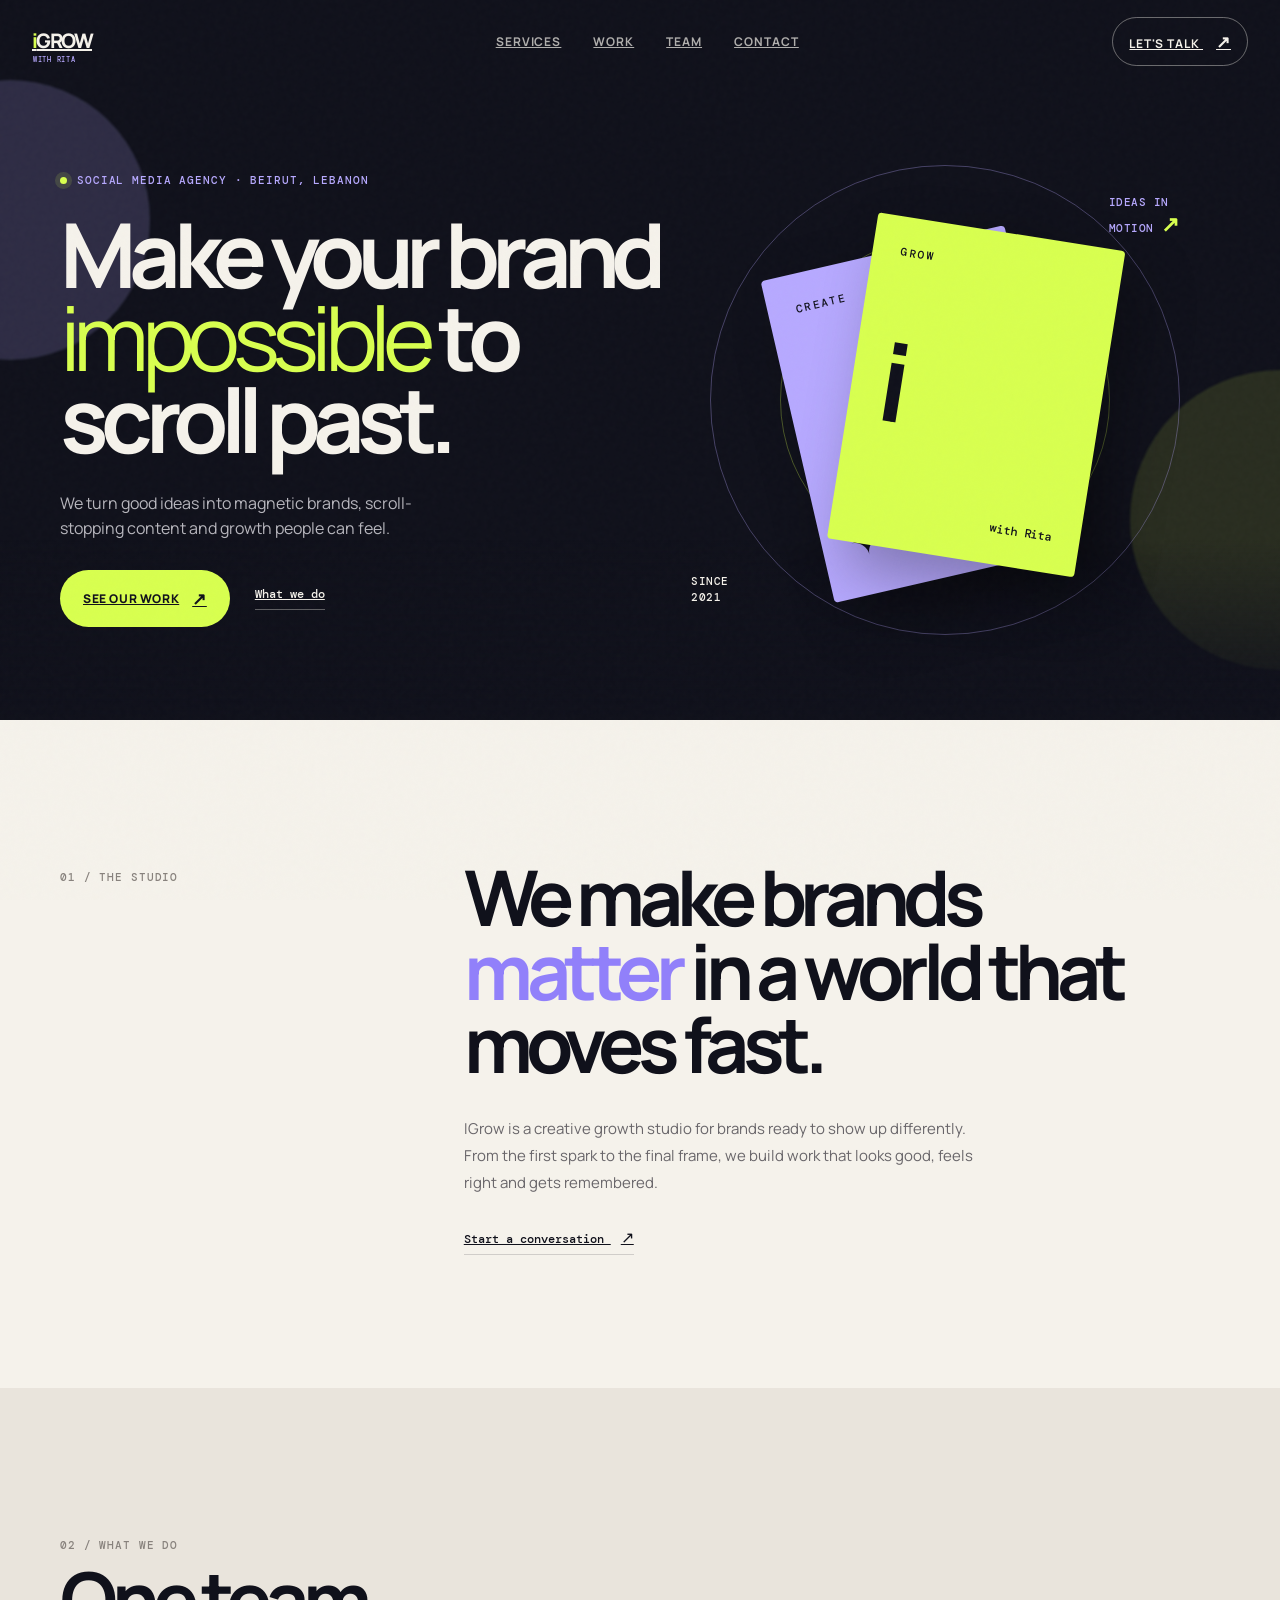
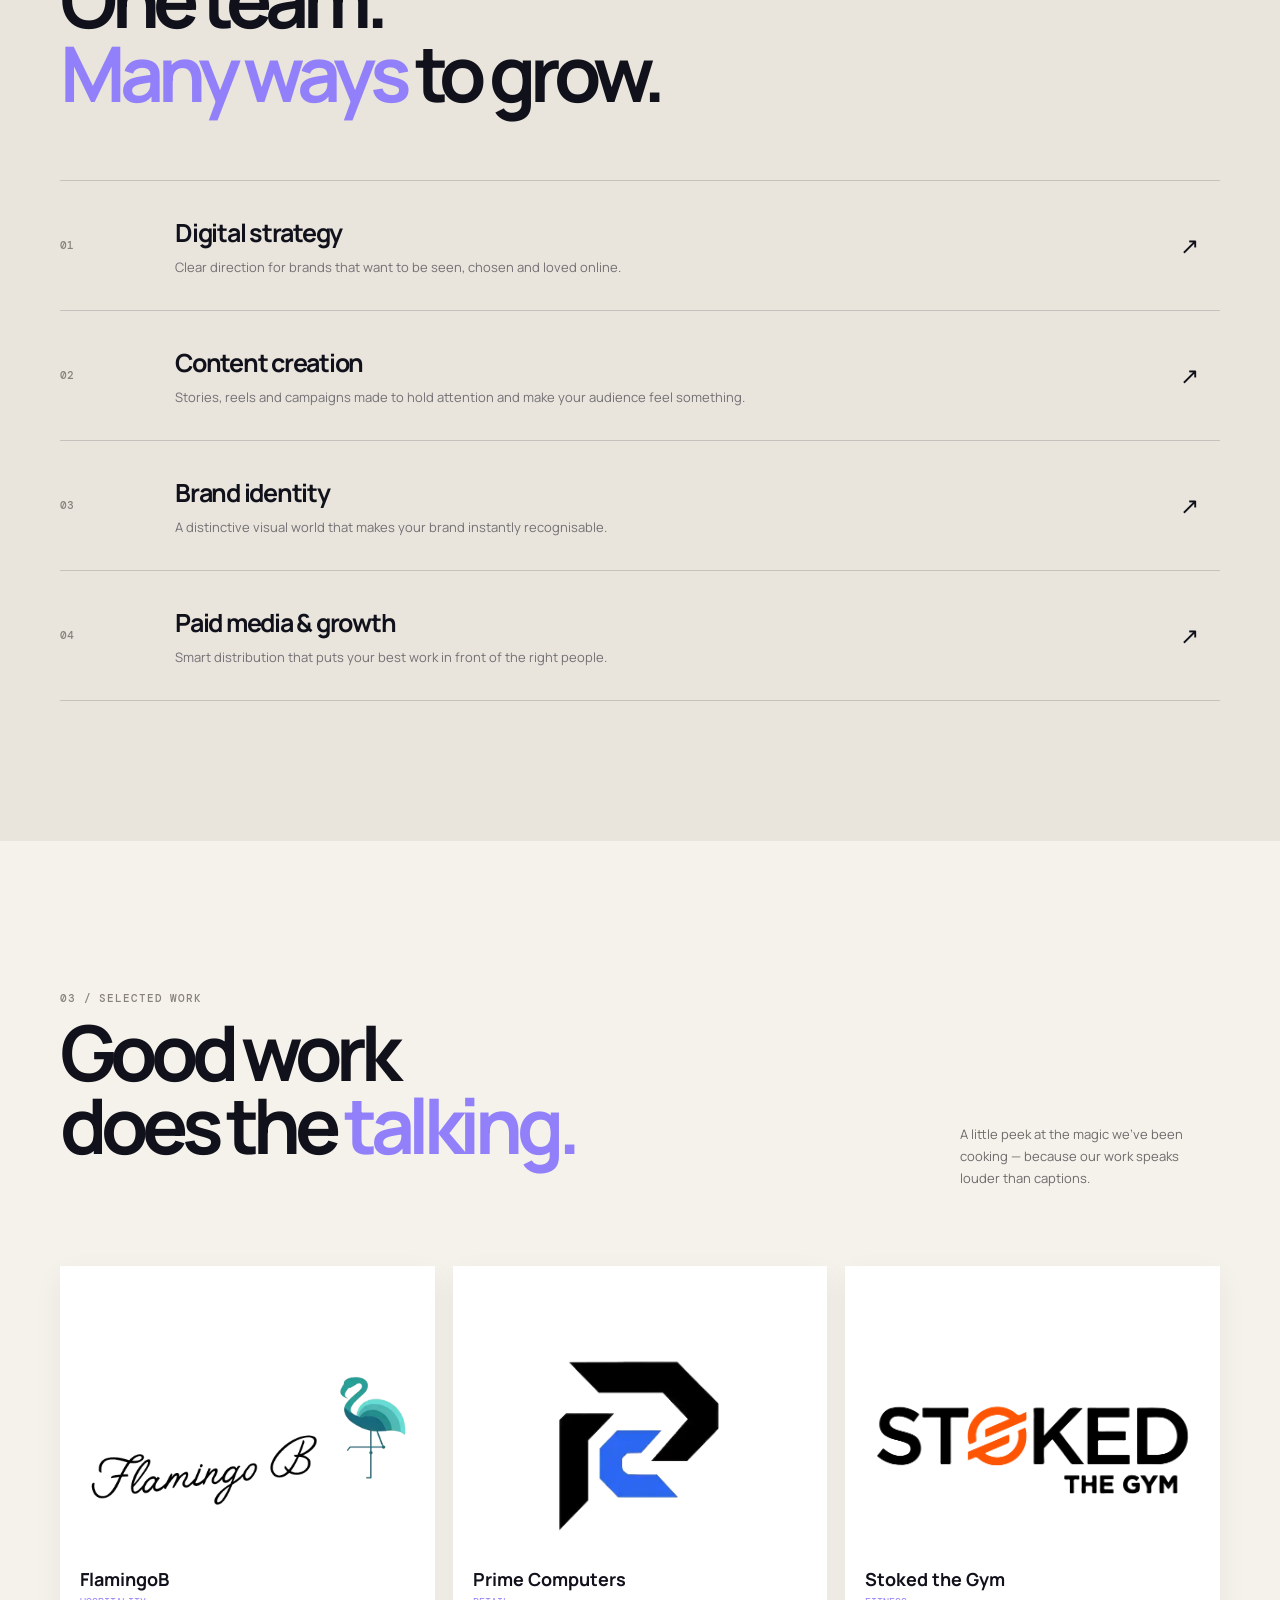
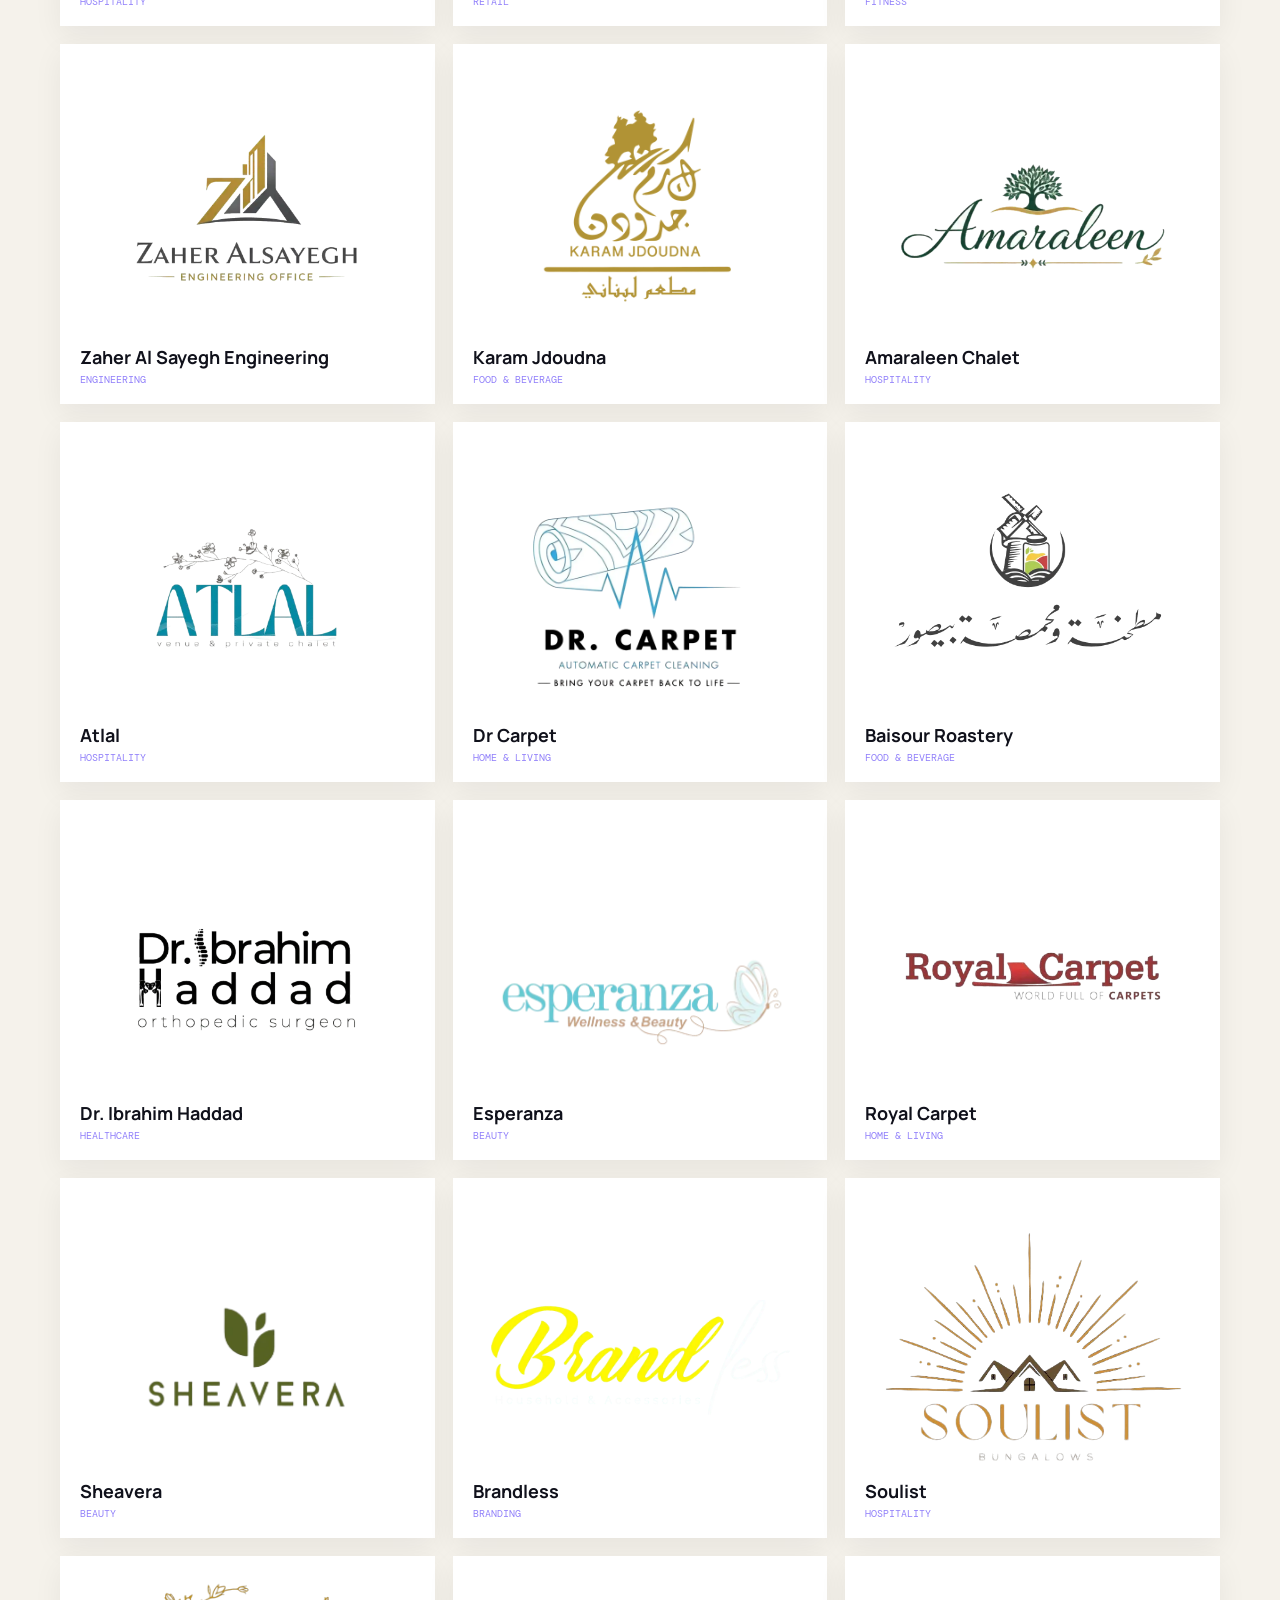
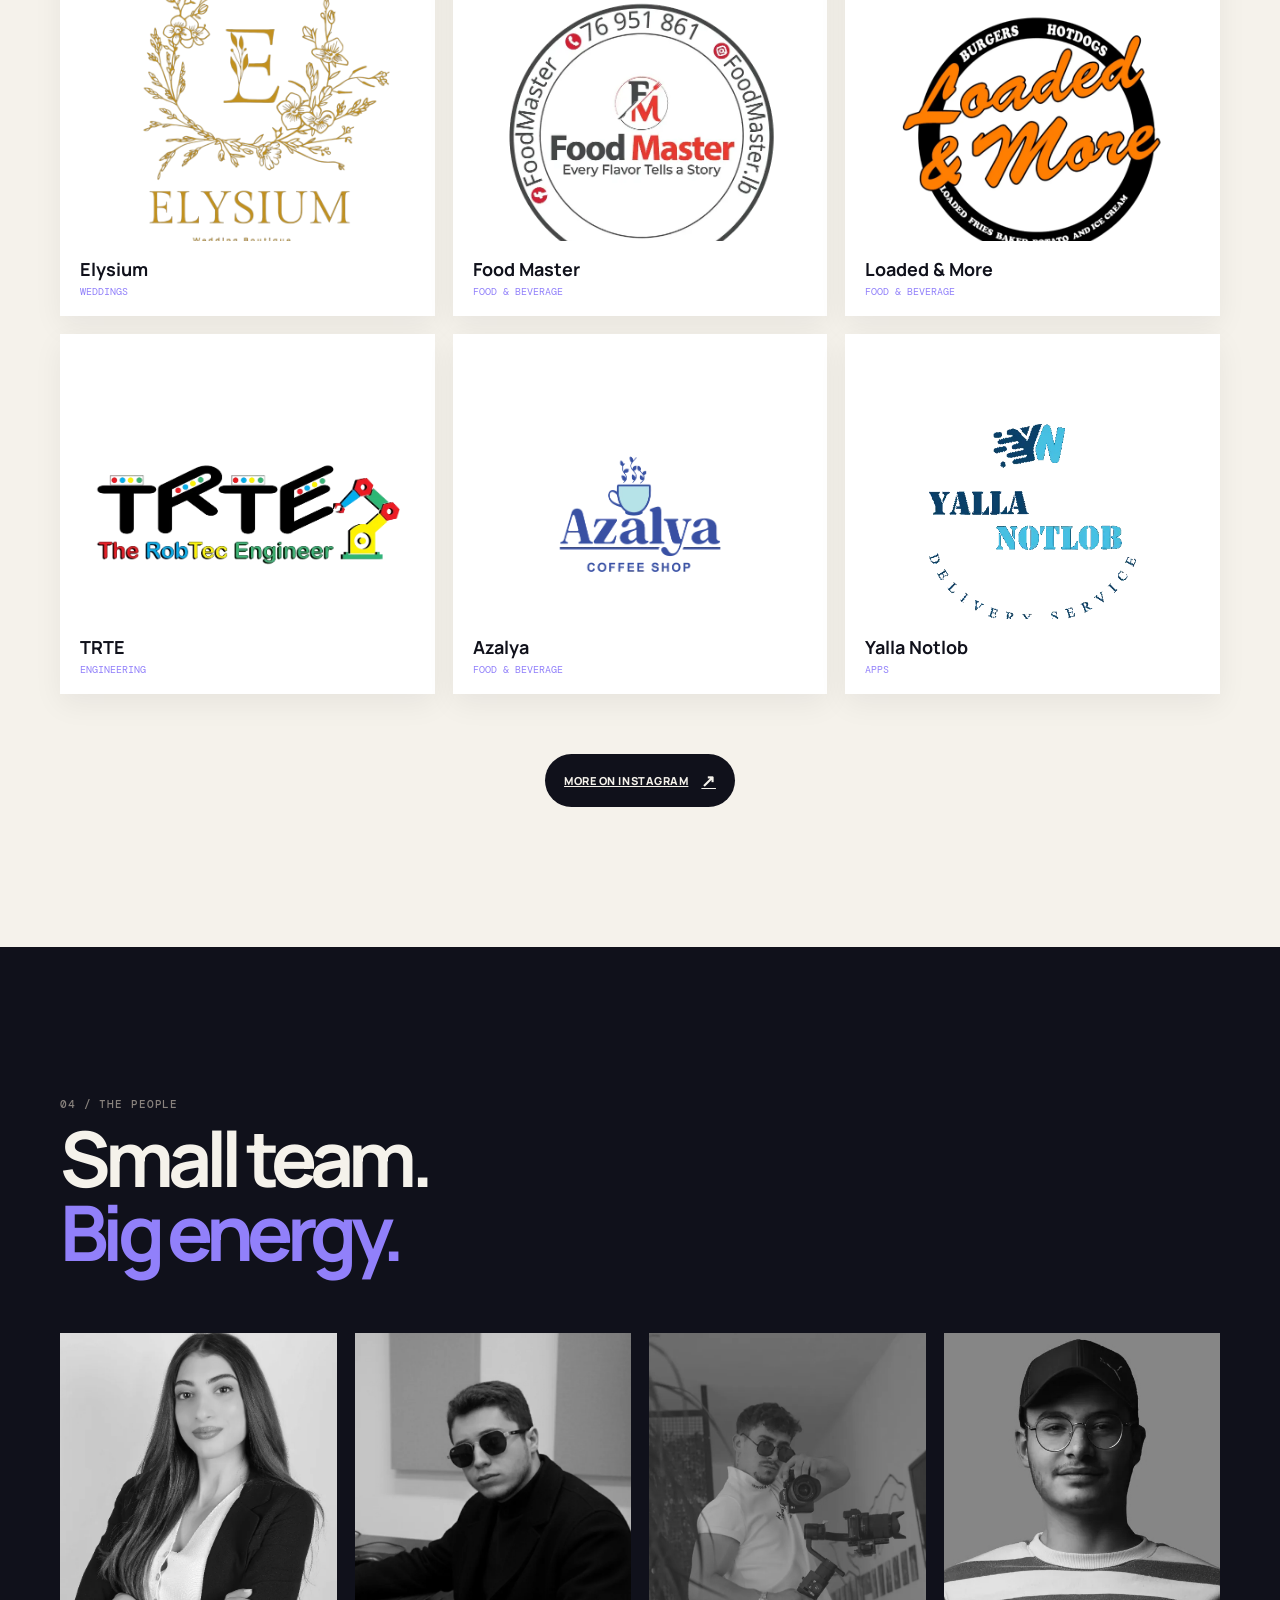
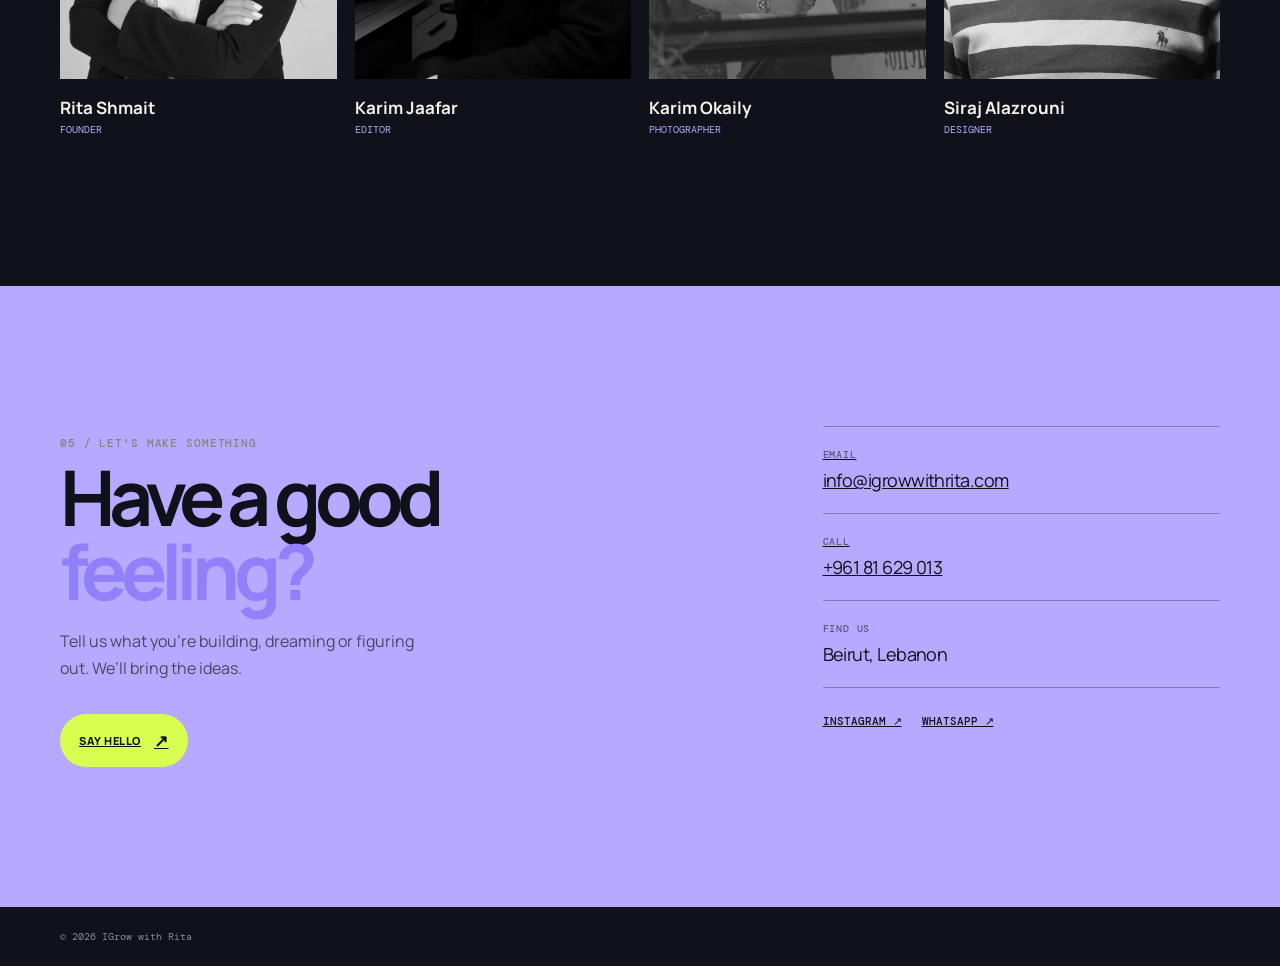
==== commit 39bb51ca: "improvement" ====
--- a/index.html
+++ b/index.html
@@ -25,7 +25,15 @@
   <main>
     <section class="hero" id="home">
       <div class="hero-orb hero-orb--one" data-parallax=".18"></div><div class="hero-orb hero-orb--two" data-parallax="-.1"></div>
-      <div class="container hero-grid"><div class="hero-copy reveal"><p class="eyebrow"><span class="eyebrow-dot"></span> Social media agency · Beirut, Lebanon</p><h1>Make your brand <em>impossible</em> to scroll past.</h1><p class="hero-intro">We turn good ideas into magnetic brands, scroll-stopping content and growth people can feel.</p><div class="hero-actions"><a class="button button--lime" href="#work">See our work <span>↗</span></a><a class="text-link" href="#services">What we do <span>↓</span></a></div></div>
+      <div class="container hero-grid">
+        <div class="hero-copy reveal">
+          <p class="eyebrow"><span class="eyebrow-dot"></span> Social media agency · Beirut, Lebanon</p>
+          <h1>Make your brand <em>impossible</em> to scroll past.</h1>
+          <p class="hero-intro">We turn good ideas into magnetic brands, scroll-stopping content and growth people can feel.
+          </p>
+          <div class="hero-actions"><a class="button button--lime" href="#work">See our work <span>↗</span></a><a
+              class="text-link" href="#services">What we do</a></div>
+        </div>
         <div class="hero-art reveal reveal--delay" aria-hidden="true"><div class="art-ring art-ring--outer"></div><div class="art-ring art-ring--inner"></div><div class="art-card art-card--back"><span>CREATE</span><b>✦</b></div><div class="art-card art-card--front"><span>GROW</span><strong>i<span>G</span></strong><small>with Rita</small></div><span class="floating-label floating-label--top">Ideas in<br>motion <b>↗</b></span><span class="floating-label floating-label--bottom">Since<br>2021</span></div>
       </div>
     </section>
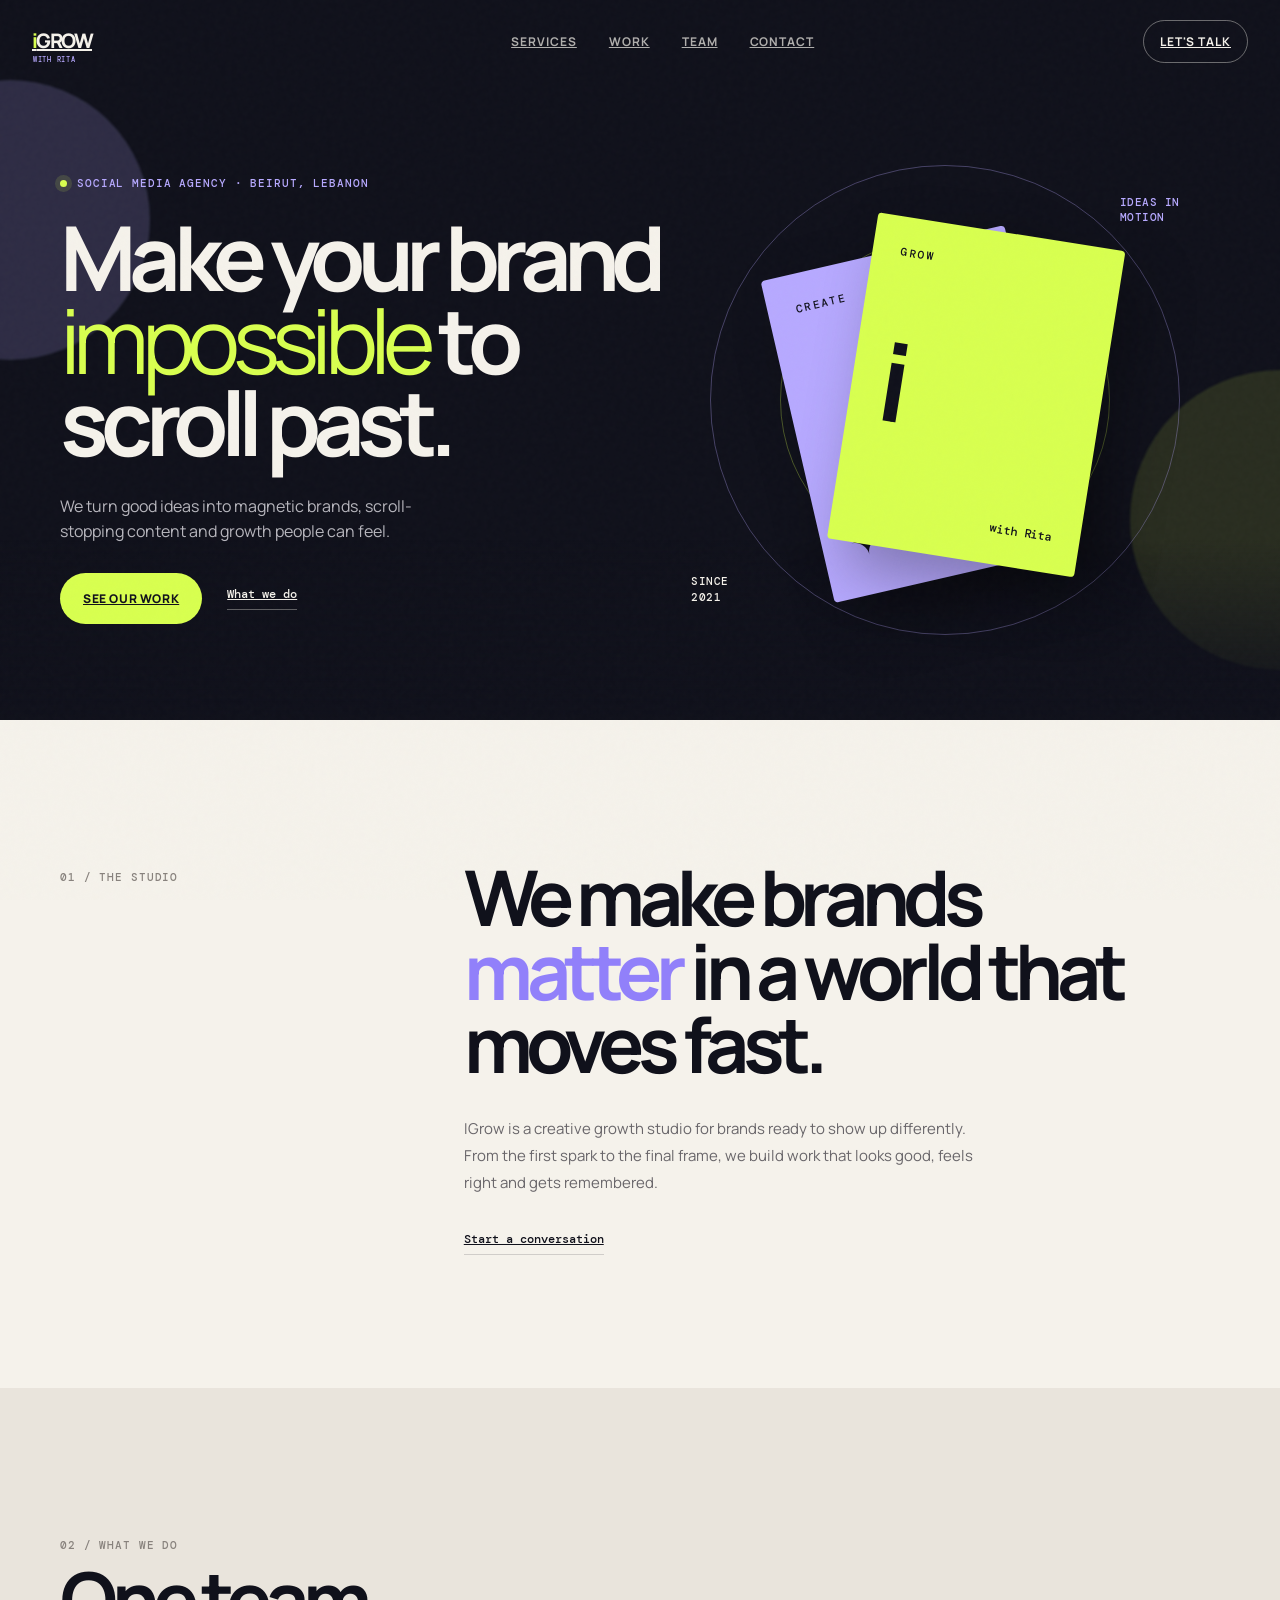
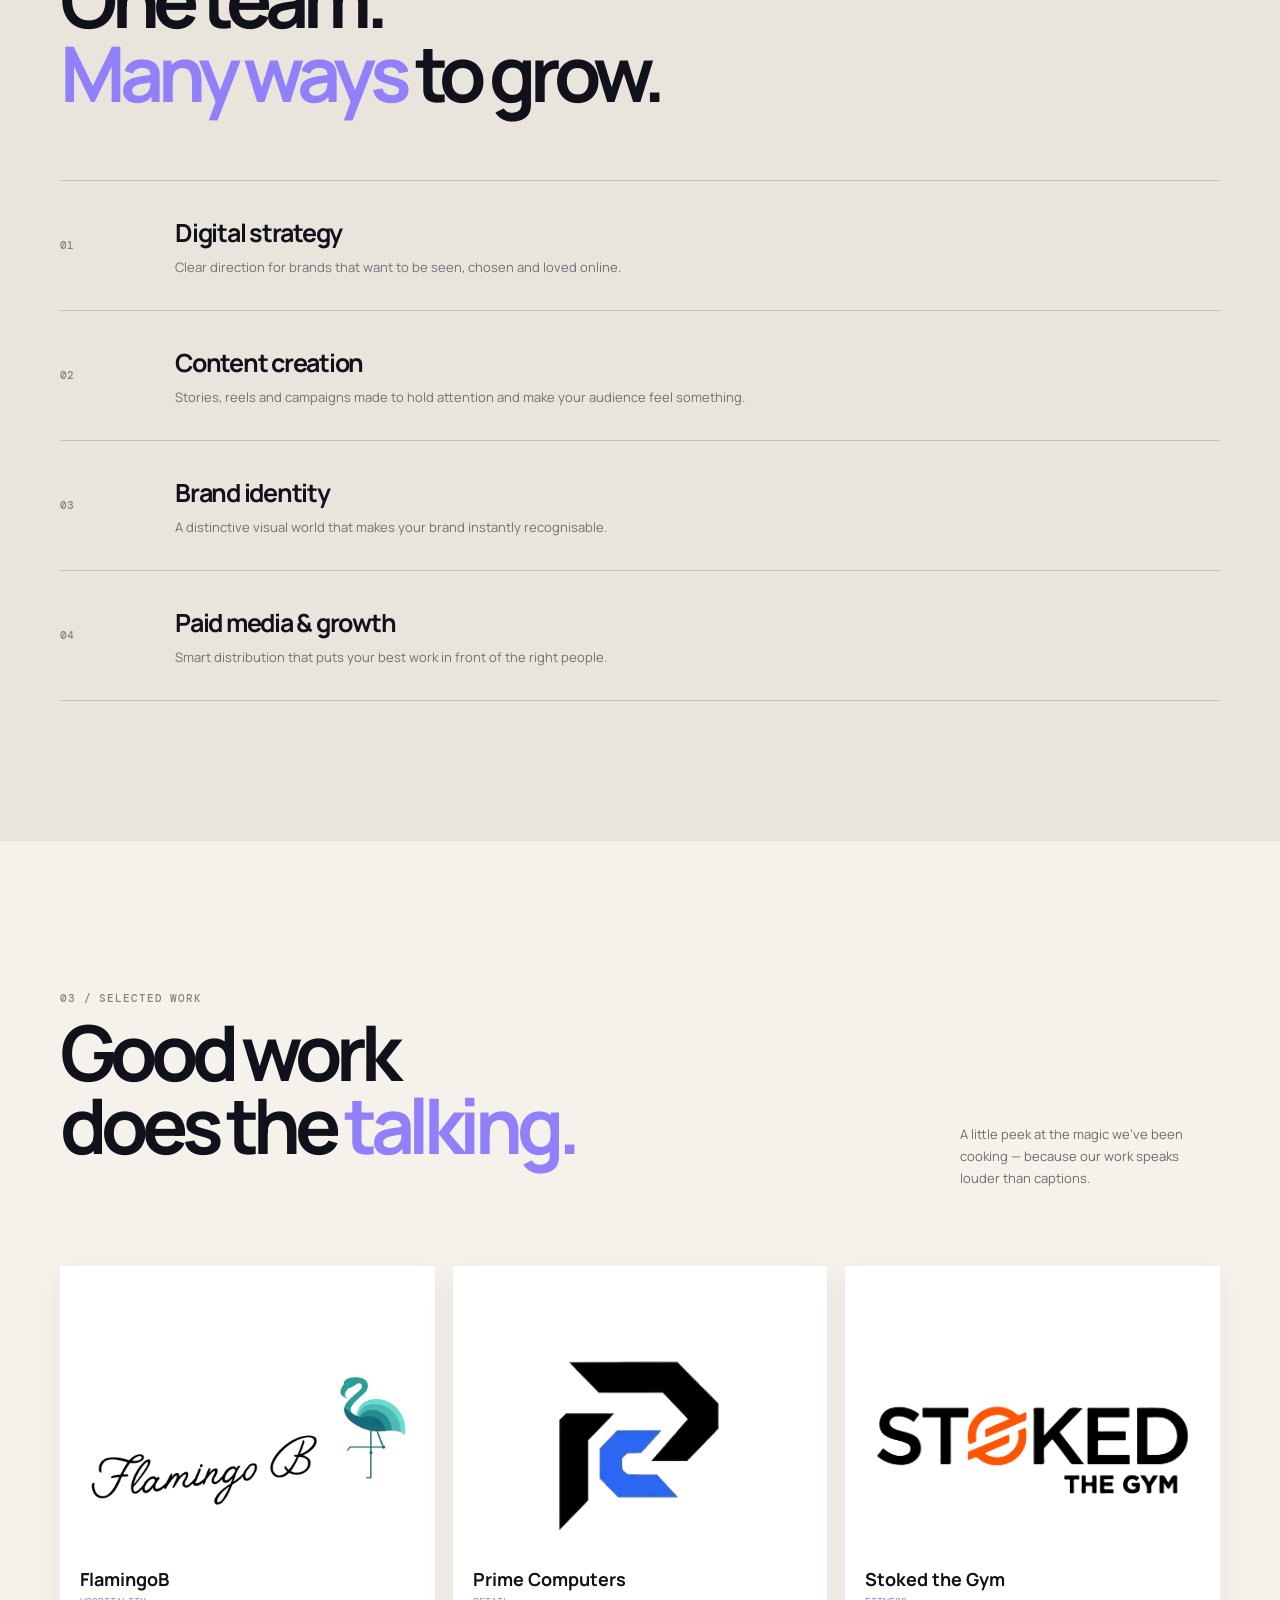
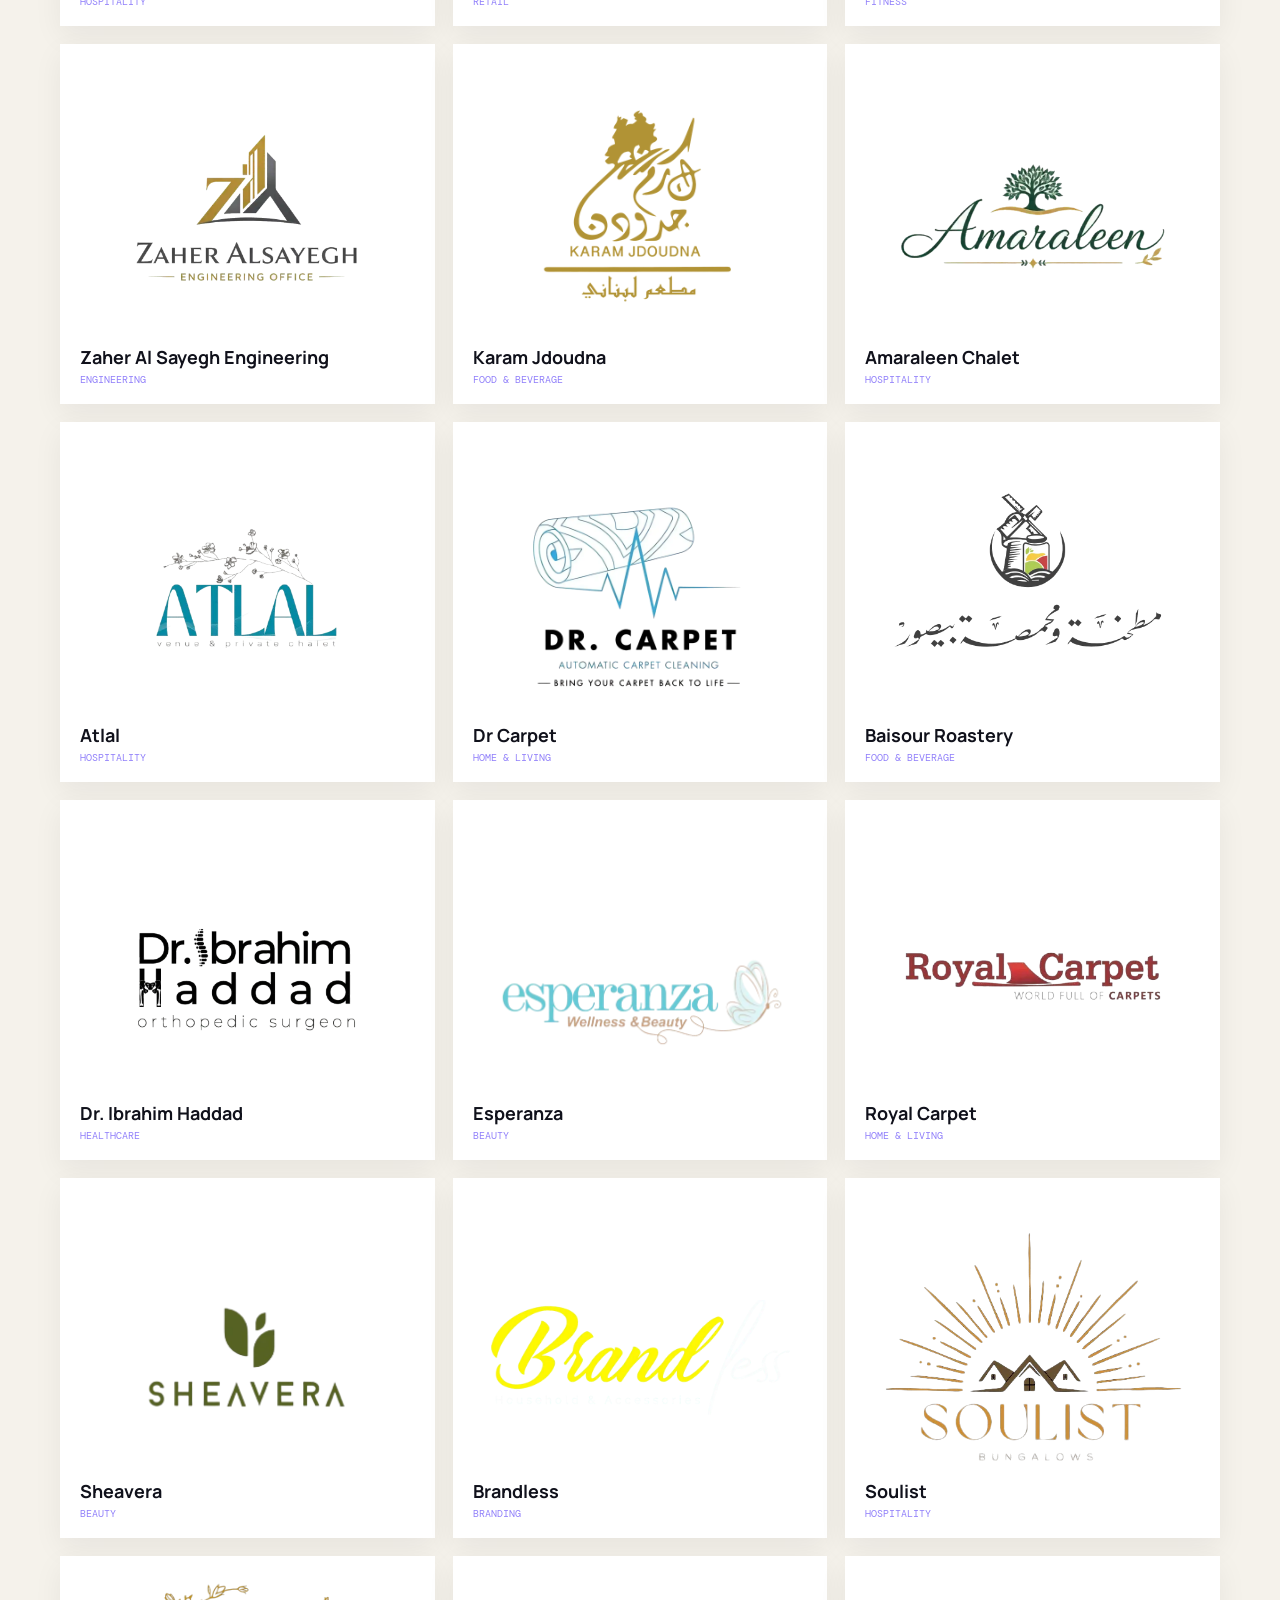
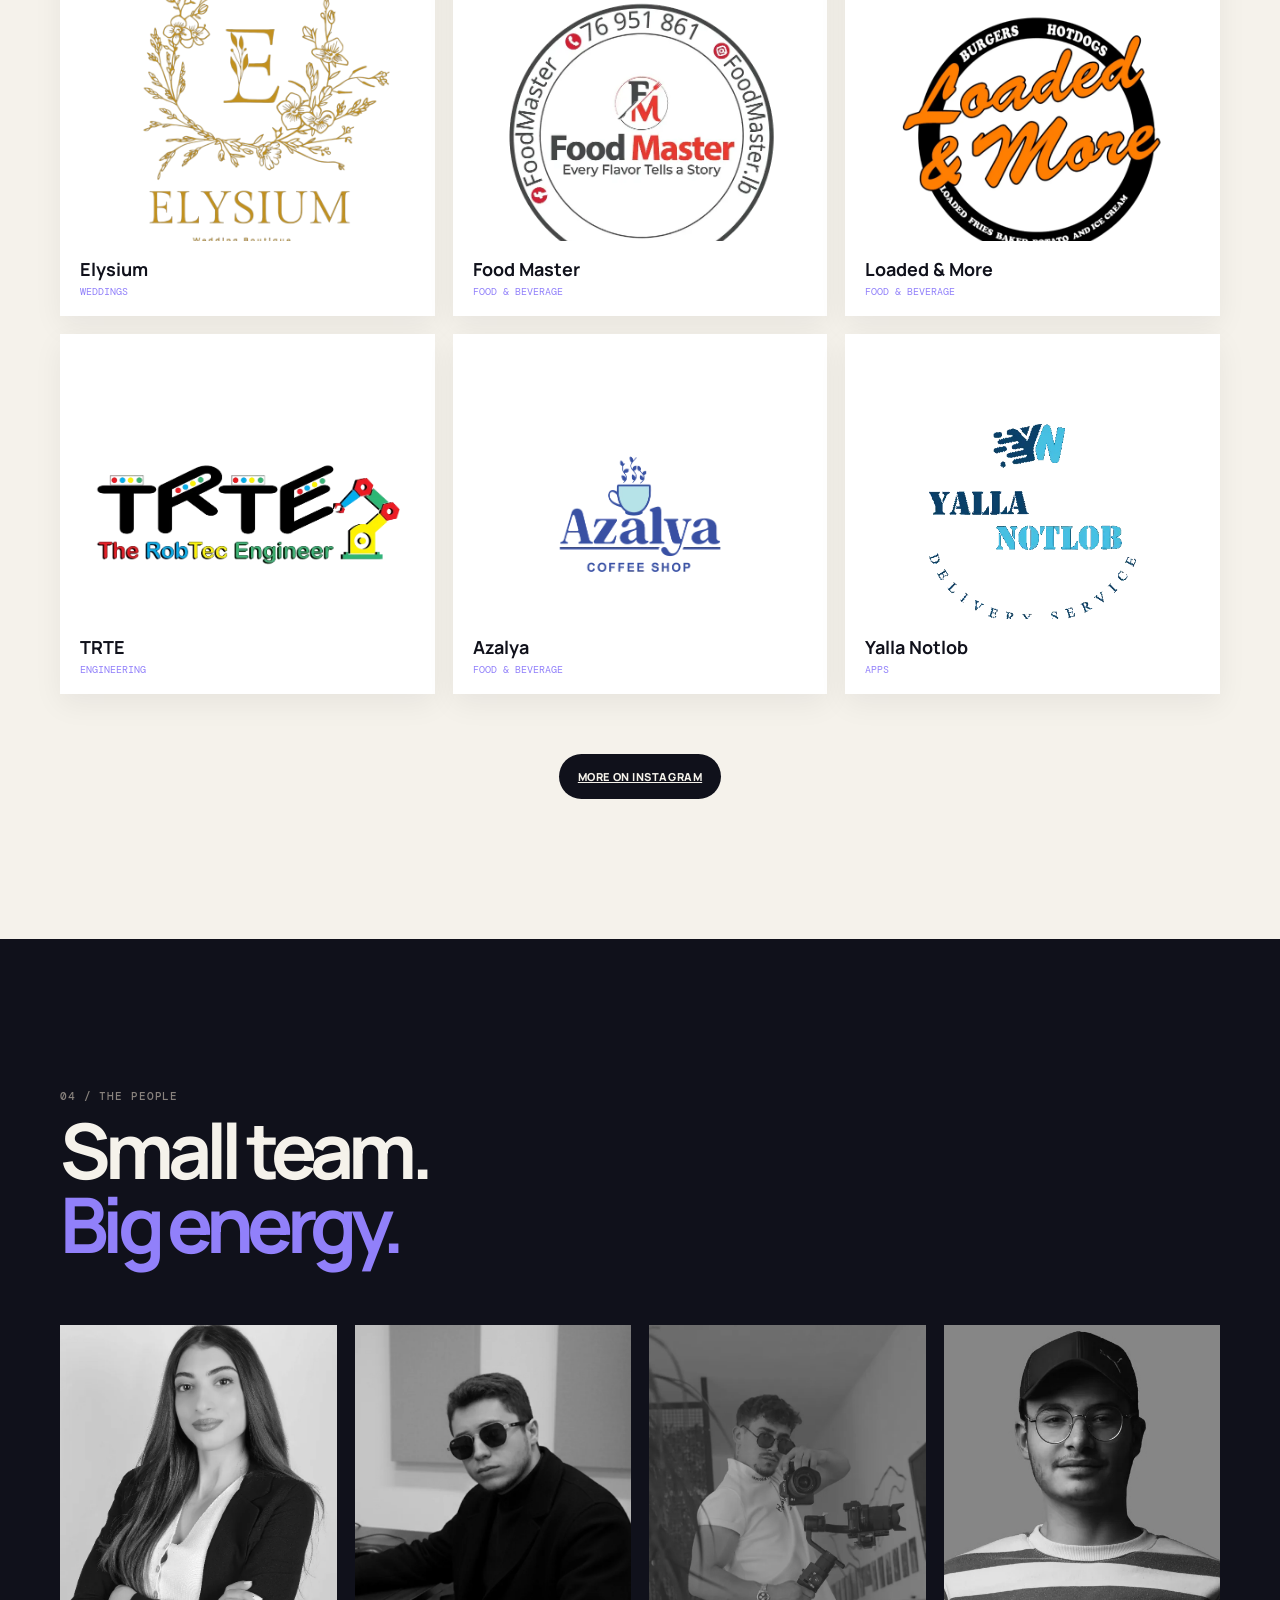
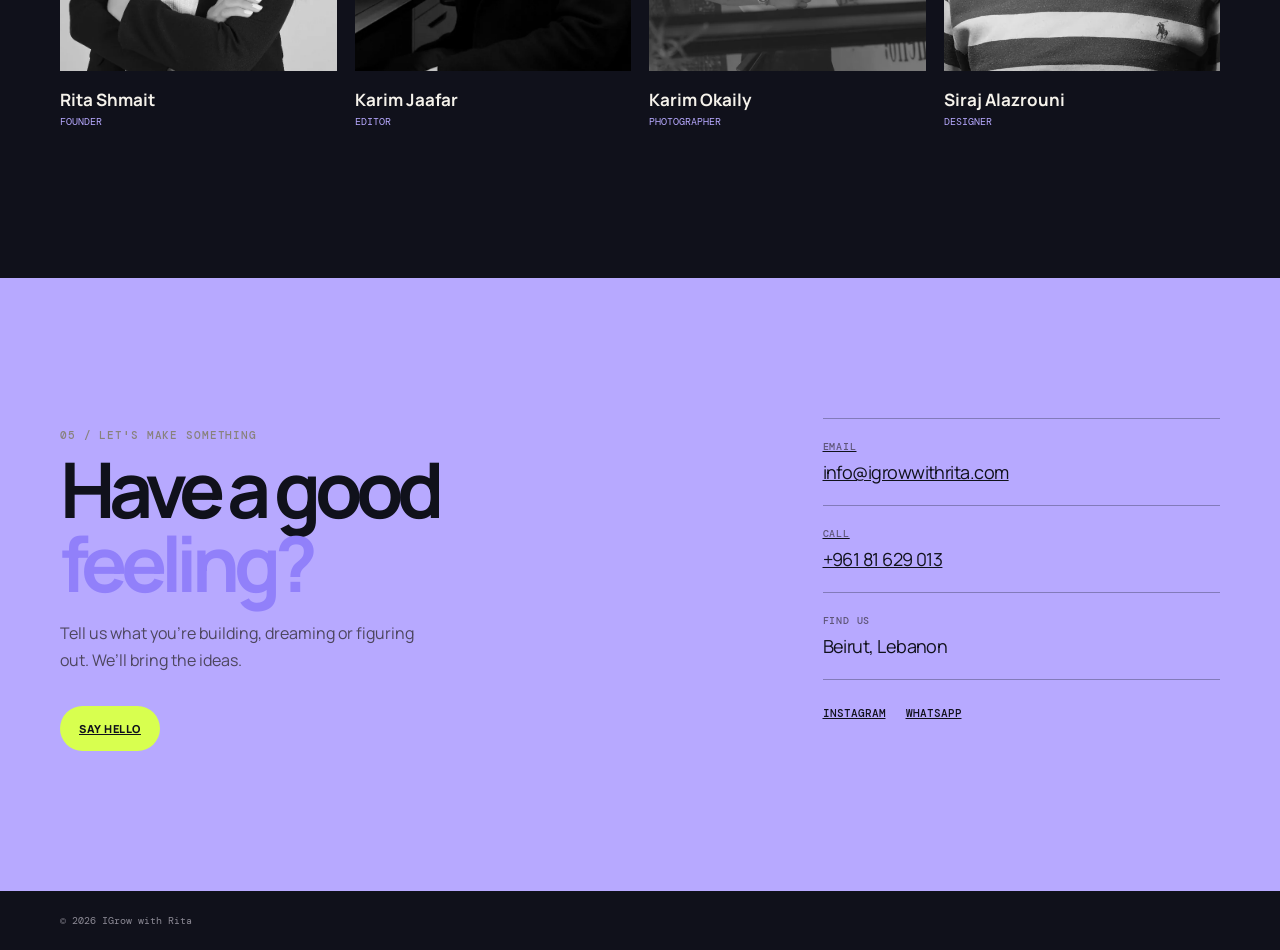
==== commit 7a370427: "remove arrows" ====
--- a/index.html
+++ b/index.html
@@ -17,7 +17,7 @@
   <header class="site-header" id="top">
     <a class="wordmark" href="#top" aria-label="IGrow home"><span>i</span>GROW<small>WITH RITA</small></a>
     <nav class="desktop-nav" aria-label="Main navigation"><a href="#services">Services</a><a href="#work">Work</a><a href="#team">Team</a><a href="#contact">Contact</a></nav>
-    <a class="header-cta" href="#contact">Let's talk <span>↗</span></a>
+    <a class="header-cta" href="#contact">Let's talk</a>
     <button class="menu-toggle" type="button" aria-label="Open navigation" aria-expanded="false"><i></i><i></i></button>
   </header>
   <div class="mobile-menu" aria-hidden="true"><a href="#services">Services</a><a href="#work">Work</a><a href="#team">Team</a><a href="#contact">Contact</a></div>
@@ -31,17 +31,97 @@
           <h1>Make your brand <em>impossible</em> to scroll past.</h1>
           <p class="hero-intro">We turn good ideas into magnetic brands, scroll-stopping content and growth people can feel.
           </p>
-          <div class="hero-actions"><a class="button button--lime" href="#work">See our work <span>↗</span></a><a
+          <div class="hero-actions"><a class="button button--lime" href="#work">See our work</a><a
               class="text-link" href="#services">What we do</a></div>
         </div>
-        <div class="hero-art reveal reveal--delay" aria-hidden="true"><div class="art-ring art-ring--outer"></div><div class="art-ring art-ring--inner"></div><div class="art-card art-card--back"><span>CREATE</span><b>✦</b></div><div class="art-card art-card--front"><span>GROW</span><strong>i<span>G</span></strong><small>with Rita</small></div><span class="floating-label floating-label--top">Ideas in<br>motion <b>↗</b></span><span class="floating-label floating-label--bottom">Since<br>2021</span></div>
+        <div class="hero-art reveal reveal--delay" aria-hidden="true">
+          <div class="art-ring art-ring--outer"></div>
+          <div class="art-ring art-ring--inner"></div>
+          <div class="art-card art-card--back"><span>CREATE</span><b>✦</b></div>
+          <div class="art-card art-card--front"><span>GROW</span><strong>i<span>G</span></strong><small>with Rita</small></div>
+          <span class="floating-label floating-label--top">Ideas in<br>motion</span><span
+            class="floating-label floating-label--bottom">Since<br>2021</span>
+        </div>
       </div>
     </section>
-    <section class="intro section-pad"><div class="container intro-grid"><p class="section-kicker">01 / The studio</p><div><h2>We make brands <span>matter</span> in a world that moves fast.</h2><p class="body-copy">IGrow is a creative growth studio for brands ready to show up differently. From the first spark to the final frame, we build work that looks good, feels right and gets remembered.</p><a class="text-link text-link--dark" href="#contact">Start a conversation <span>↗</span></a></div></div></section>
-    <section class="services section-pad" id="services"><div class="container"><div class="section-heading reveal"><p class="section-kicker">02 / What we do</p><h2>One team.<br><span>Many ways</span> to grow.</h2></div><div class="service-list"><article class="service-card reveal"><span class="service-number">01</span><div><h3>Digital strategy</h3><p>Clear direction for brands that want to be seen, chosen and loved online.</p></div><span class="service-arrow">↗</span></article><article class="service-card reveal"><span class="service-number">02</span><div><h3>Content creation</h3><p>Stories, reels and campaigns made to hold attention and make your audience feel something.</p></div><span class="service-arrow">↗</span></article><article class="service-card reveal"><span class="service-number">03</span><div><h3>Brand identity</h3><p>A distinctive visual world that makes your brand instantly recognisable.</p></div><span class="service-arrow">↗</span></article><article class="service-card reveal"><span class="service-number">04</span><div><h3>Paid media &amp; growth</h3><p>Smart distribution that puts your best work in front of the right people.</p></div><span class="service-arrow">↗</span></article></div></div></section>
-    <section class="work section-pad" id="work"><div class="container"><div class="work-heading reveal"><div><p class="section-kicker">03 / Selected work</p><h2>Good work<br>does the <span>talking.</span></h2></div><p class="work-note">A little peek at the magic we’ve been cooking — because our work speaks louder than captions.</p></div><div class="portfolio-grid" id="portfolio-grid"></div><a class="button button--dark work-more" href="https://www.instagram.com/igrowwithrita/" target="_blank" rel="noreferrer">More on Instagram <span>↗</span></a></div></section>
+    <section class="intro section-pad">
+      <div class="container intro-grid">
+        <p class="section-kicker">01 / The studio</p>
+        <div>
+          <h2>We make brands <span>matter</span> in a world that moves fast.</h2>
+          <p class="body-copy">IGrow is a creative growth studio for brands ready to show up differently. From the first
+            spark to the final frame, we build work that looks good, feels right and gets remembered.</p><a
+            class="text-link text-link--dark" href="#contact">Start a conversation</a>
+        </div>
+      </div>
+    </section>
+    <section class="services section-pad" id="services">
+      <div class="container">
+        <div class="section-heading reveal">
+          <p class="section-kicker">02 / What we do</p>
+          <h2>One team.<br><span>Many ways</span> to grow.</h2>
+        </div>
+        <div class="service-list">
+          <article class="service-card reveal"><span class="service-number">01</span>
+            <div>
+              <h3>Digital strategy</h3>
+              <p>Clear direction for brands that want to be seen, chosen and loved online.</p>
+            </div>
+          </article>
+          <article class="service-card reveal"><span class="service-number">02</span>
+            <div>
+              <h3>Content creation</h3>
+              <p>Stories, reels and campaigns made to hold attention and make your audience feel something.</p>
+            </div>
+          </article>
+          <article class="service-card reveal"><span class="service-number">03</span>
+            <div>
+              <h3>Brand identity</h3>
+              <p>A distinctive visual world that makes your brand instantly recognisable.</p>
+            </div>
+          </article>
+          <article class="service-card reveal"><span class="service-number">04</span>
+            <div>
+              <h3>Paid media &amp; growth</h3>
+              <p>Smart distribution that puts your best work in front of the right people.</p>
+            </div>
+          </article>
+        </div>
+      </div>
+    </section>
+    <section class="work section-pad" id="work">
+      <div class="container">
+        <div class="work-heading reveal">
+          <div>
+            <p class="section-kicker">03 / Selected work</p>
+            <h2>Good work<br>does the <span>talking.</span></h2>
+          </div>
+          <p class="work-note">A little peek at the magic we’ve been cooking — because our work speaks louder than captions.
+          </p>
+        </div>
+        <div class="portfolio-grid" id="portfolio-grid"></div><a class="button button--dark work-more"
+          href="https://www.instagram.com/igrowwithrita/" target="_blank" rel="noreferrer">More on Instagram</a>
+      </div>
+    </section>
     <section class="team section-pad" id="team"><div class="container"><div class="team-heading reveal"><p class="section-kicker">04 / The people</p><h2>Small team.<br><span>Big energy.</span></h2></div><div class="team-grid" id="team-grid"></div></div></section>
-    <section class="contact section-pad" id="contact"><div class="container contact-box"><div class="contact-copy reveal"><p class="section-kicker">05 / Let's make something</p><h2>Have a good<br><span>feeling?</span></h2><p>Tell us what you're building, dreaming or figuring out. We’ll bring the ideas.</p><a class="button button--lime" href="mailto:info@igrowwithrita.com">Say hello <span>↗</span></a></div><div class="contact-details reveal reveal--delay"><a href="mailto:info@igrowwithrita.com"><small>Email</small>info@igrowwithrita.com</a><a href="tel:+96181629013"><small>Call</small>+961 81 629 013</a><p><small>Find us</small>Beirut, Lebanon</p><div class="socials"><a href="https://www.instagram.com/igrowwithrita/" target="_blank" rel="noreferrer">Instagram ↗</a><a href="https://wa.link/j2ok5g" target="_blank" rel="noreferrer">WhatsApp ↗</a></div></div></div></section>
+    <section class="contact section-pad" id="contact">
+      <div class="container contact-box">
+        <div class="contact-copy reveal">
+          <p class="section-kicker">05 / Let's make something</p>
+          <h2>Have a good<br><span>feeling?</span></h2>
+          <p>Tell us what you're building, dreaming or figuring out. We’ll bring the ideas.</p><a
+            class="button button--lime" href="mailto:info@igrowwithrita.com">Say hello</a>
+        </div>
+        <div class="contact-details reveal reveal--delay"><a
+            href="mailto:info@igrowwithrita.com"><small>Email</small>info@igrowwithrita.com</a><a
+            href="tel:+96181629013"><small>Call</small>+961 81 629 013</a>
+          <p><small>Find us</small>Beirut, Lebanon</p>
+          <div class="socials"><a href="https://www.instagram.com/igrowwithrita/" target="_blank"
+              rel="noreferrer">Instagram</a><a href="https://wa.link/j2ok5g" target="_blank" rel="noreferrer">WhatsApp</a>
+          </div>
+        </div>
+      </div>
+    </section>
   </main>
   <footer class="site-footer">
     <div class="container"><span>© 2026 IGrow with Rita</span></div>
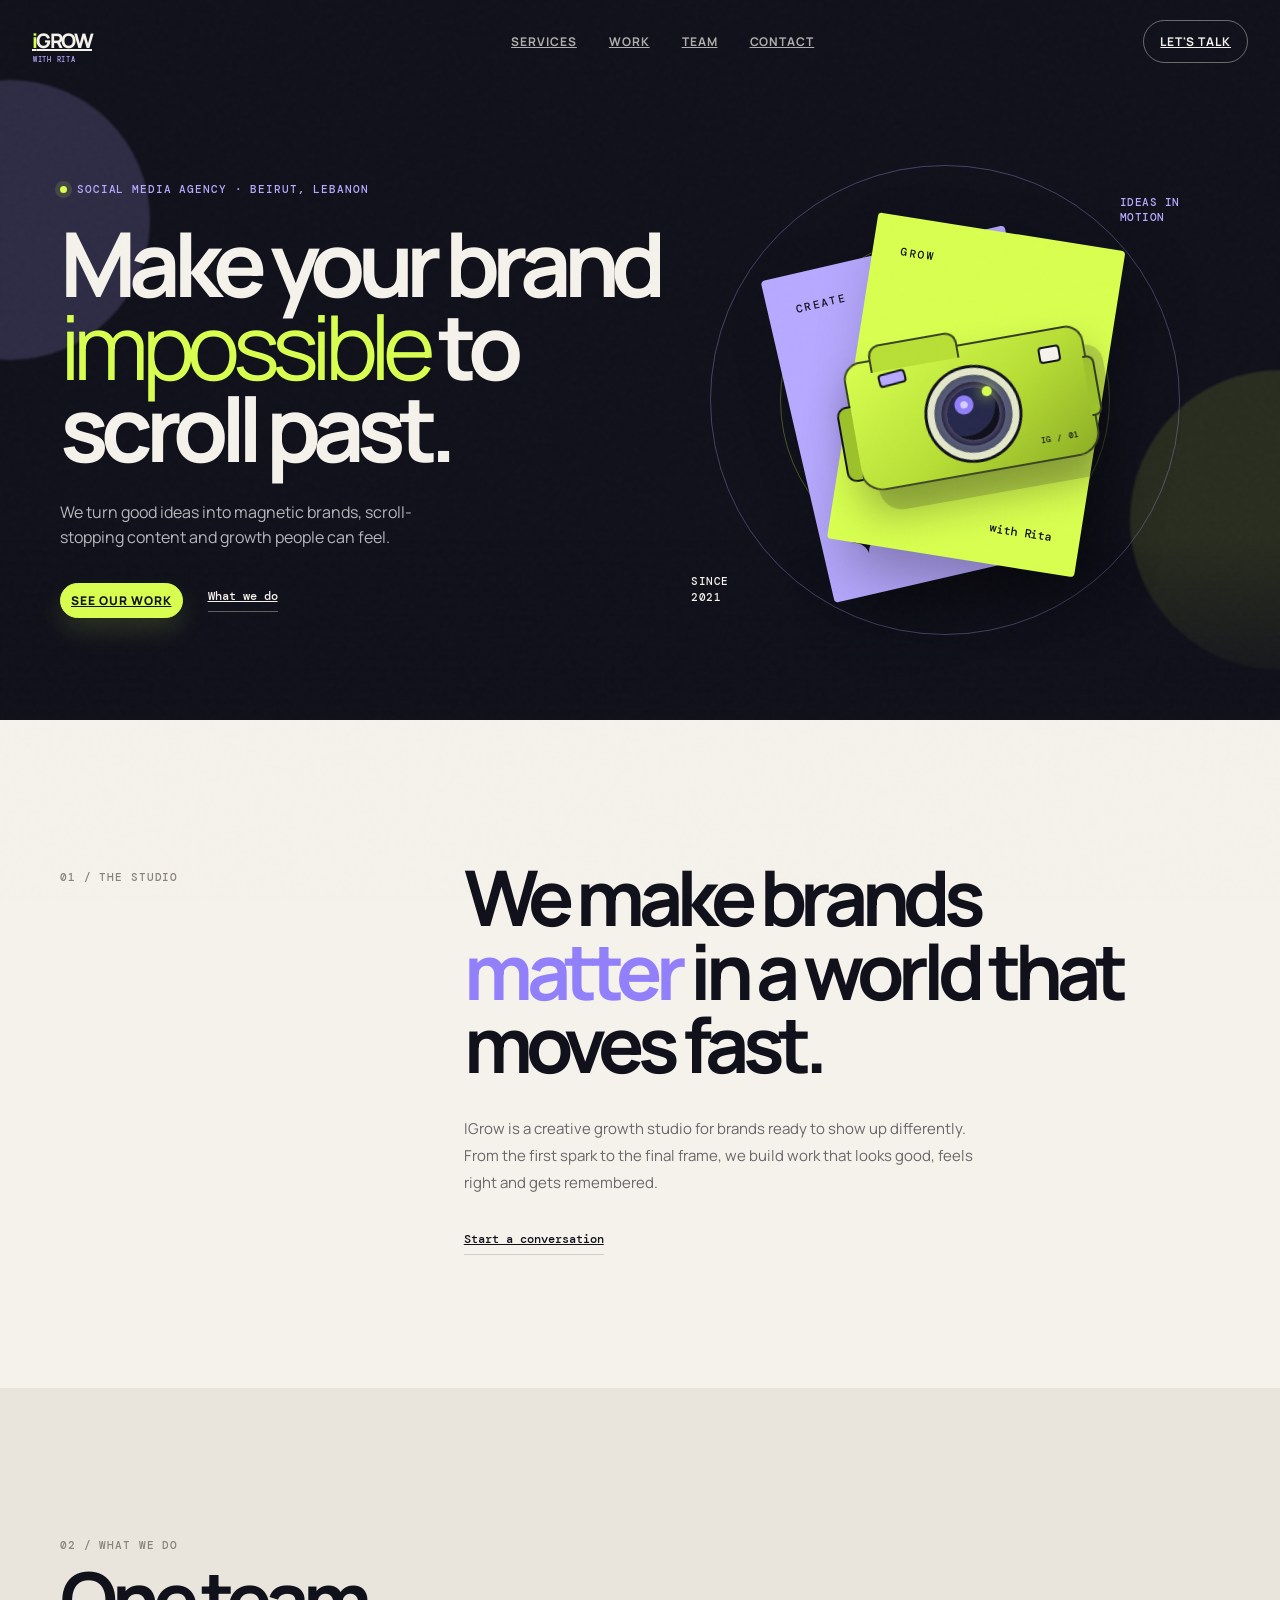
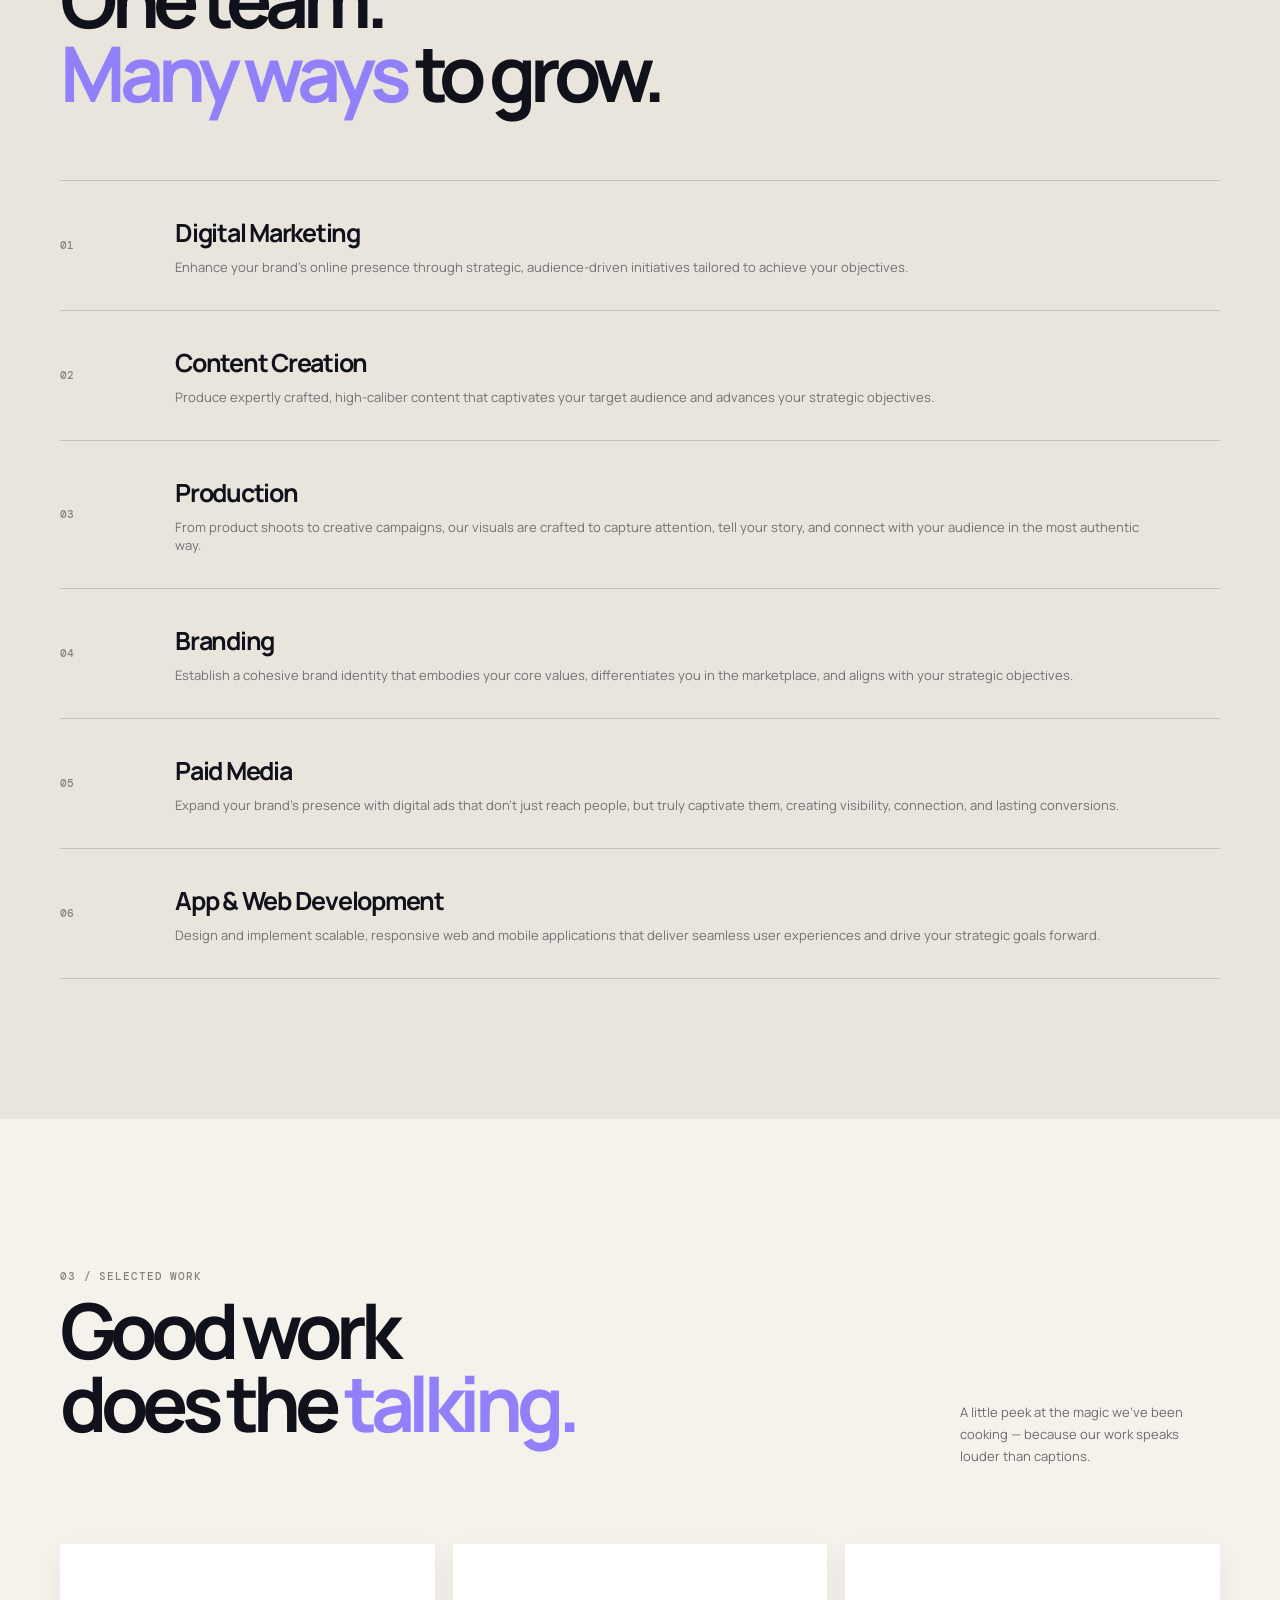
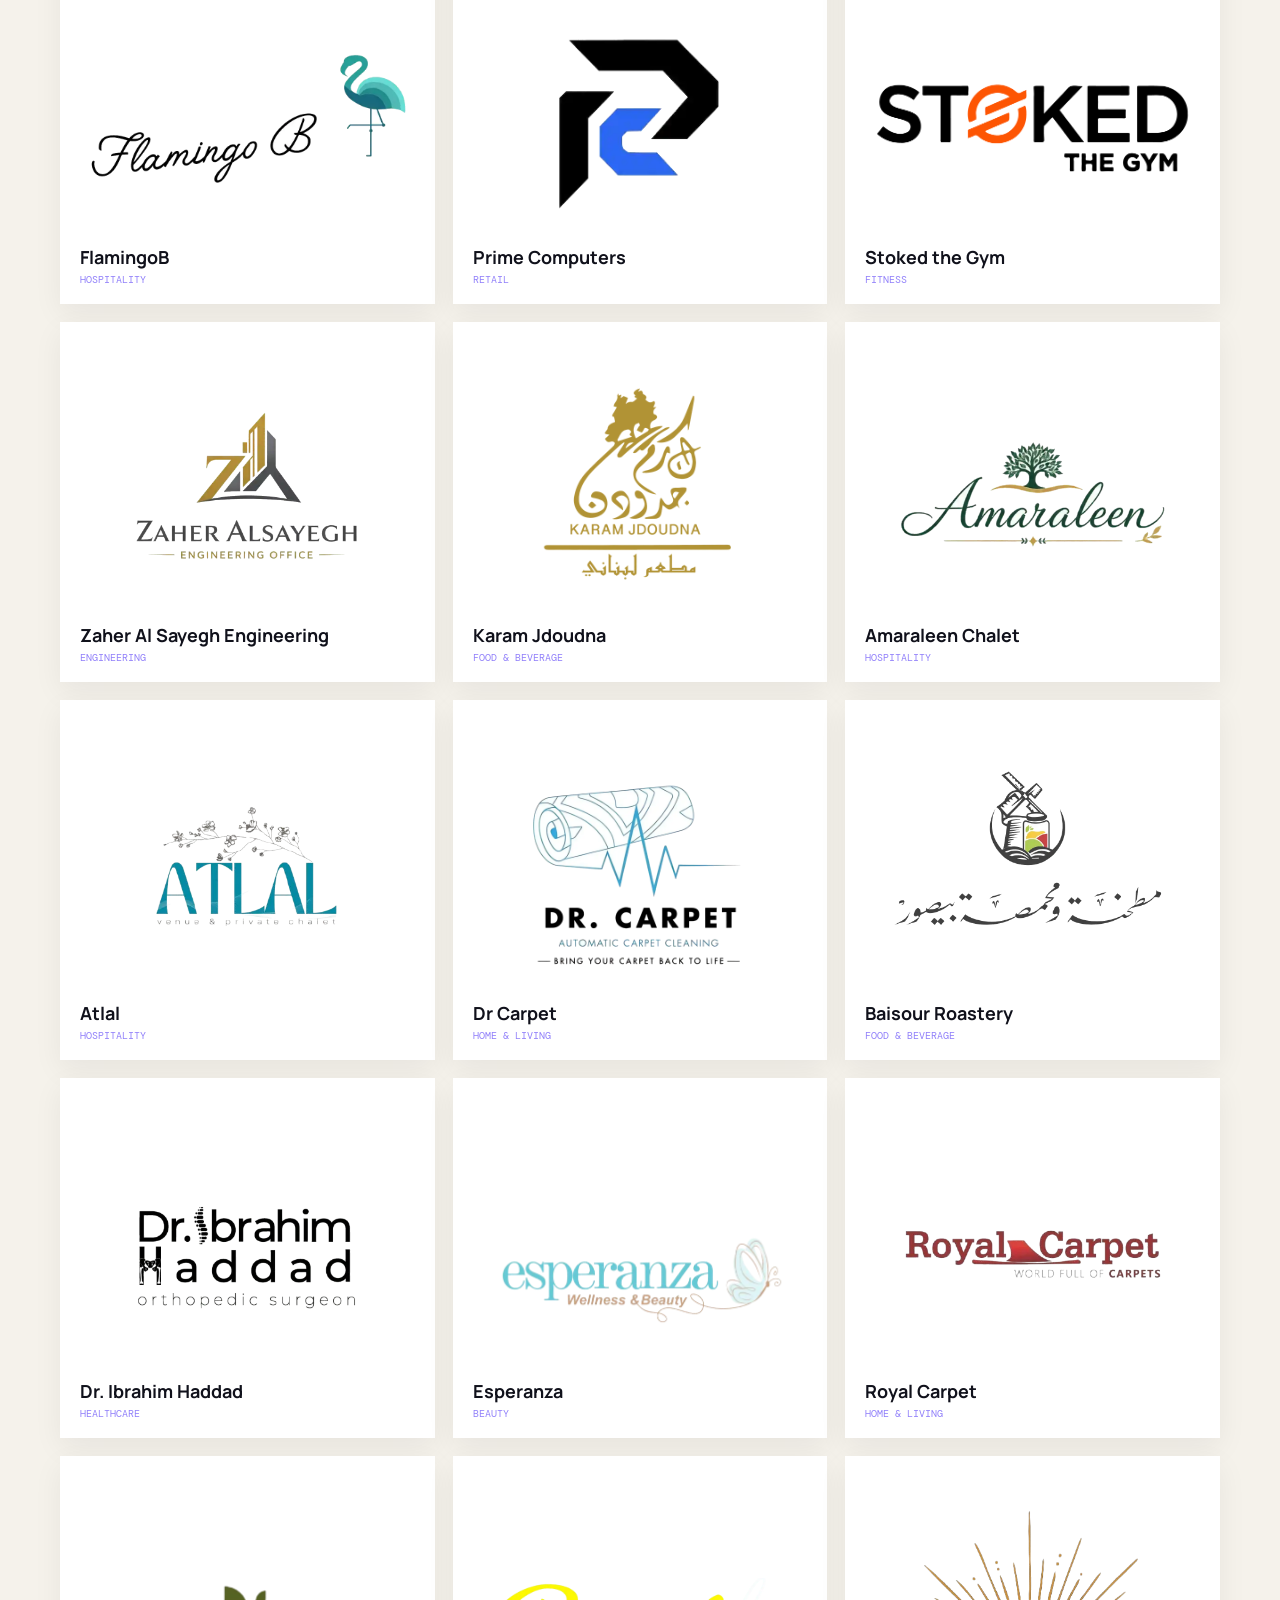
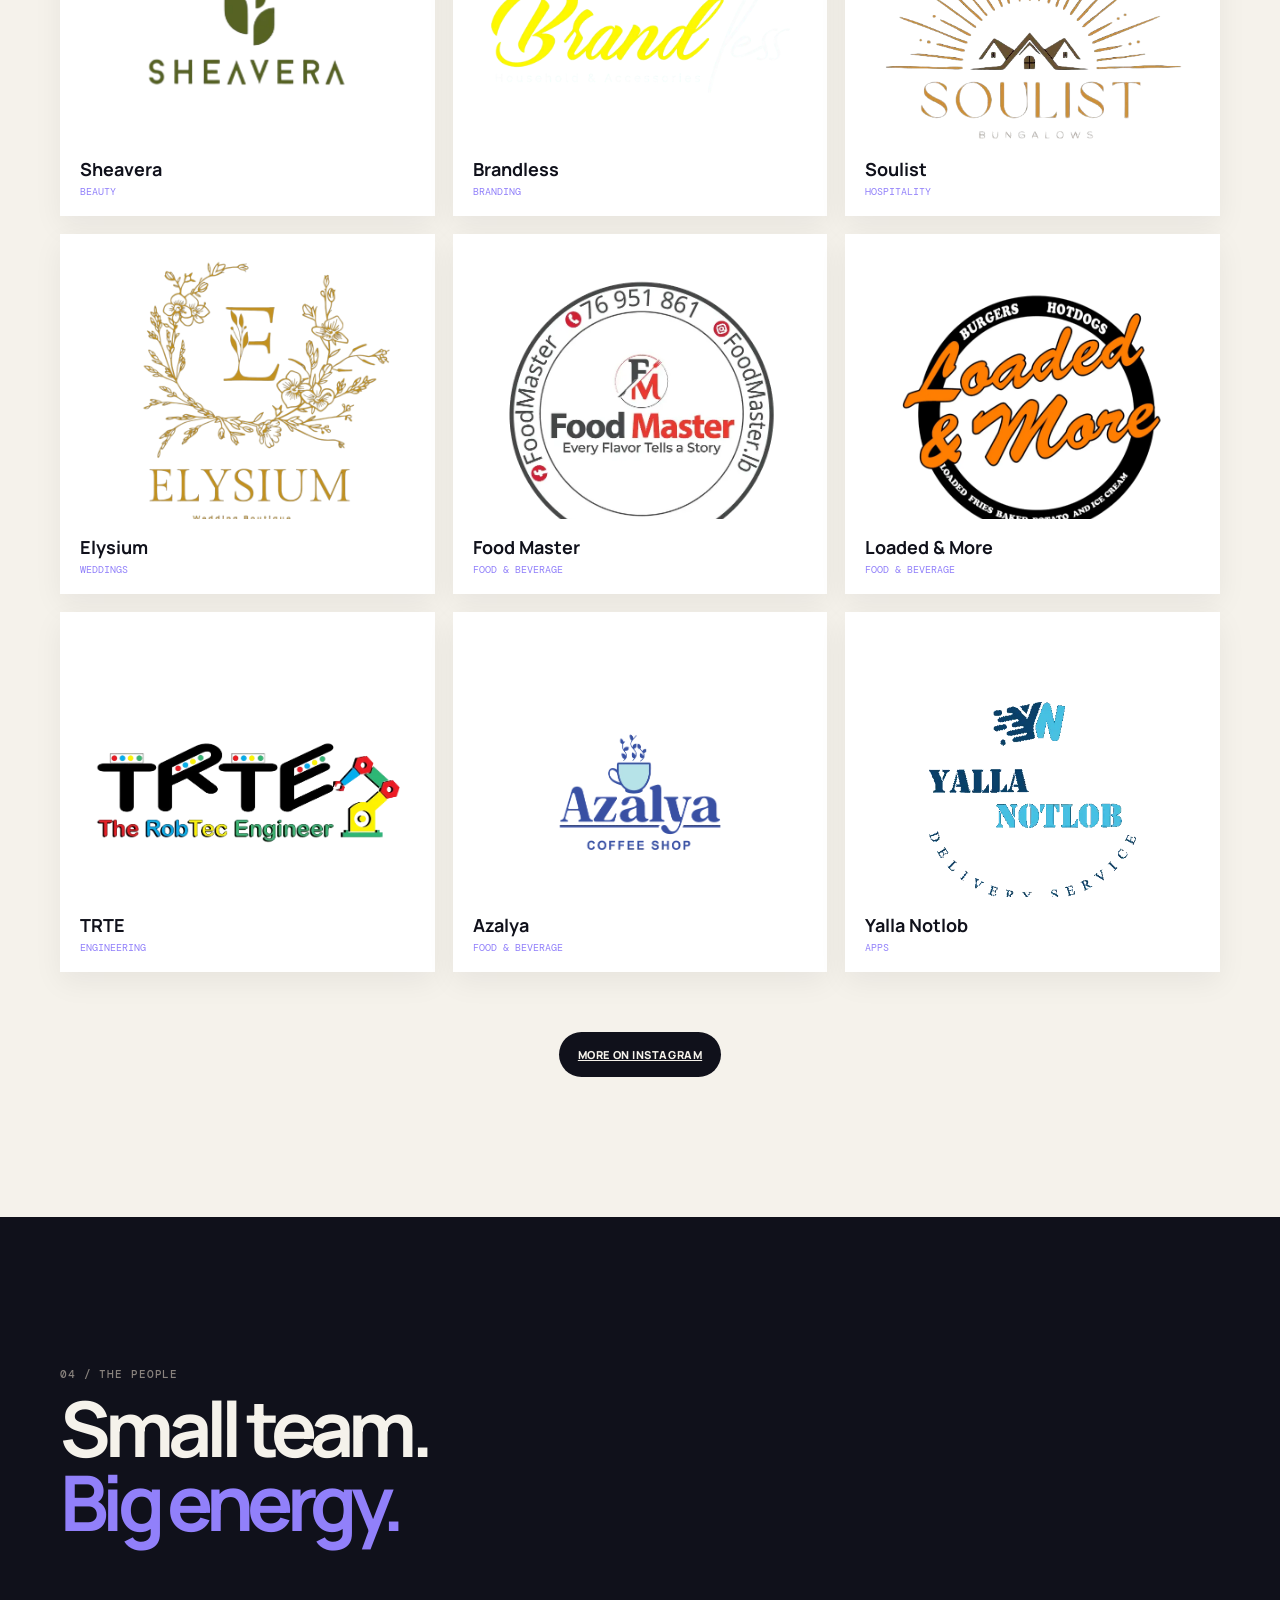
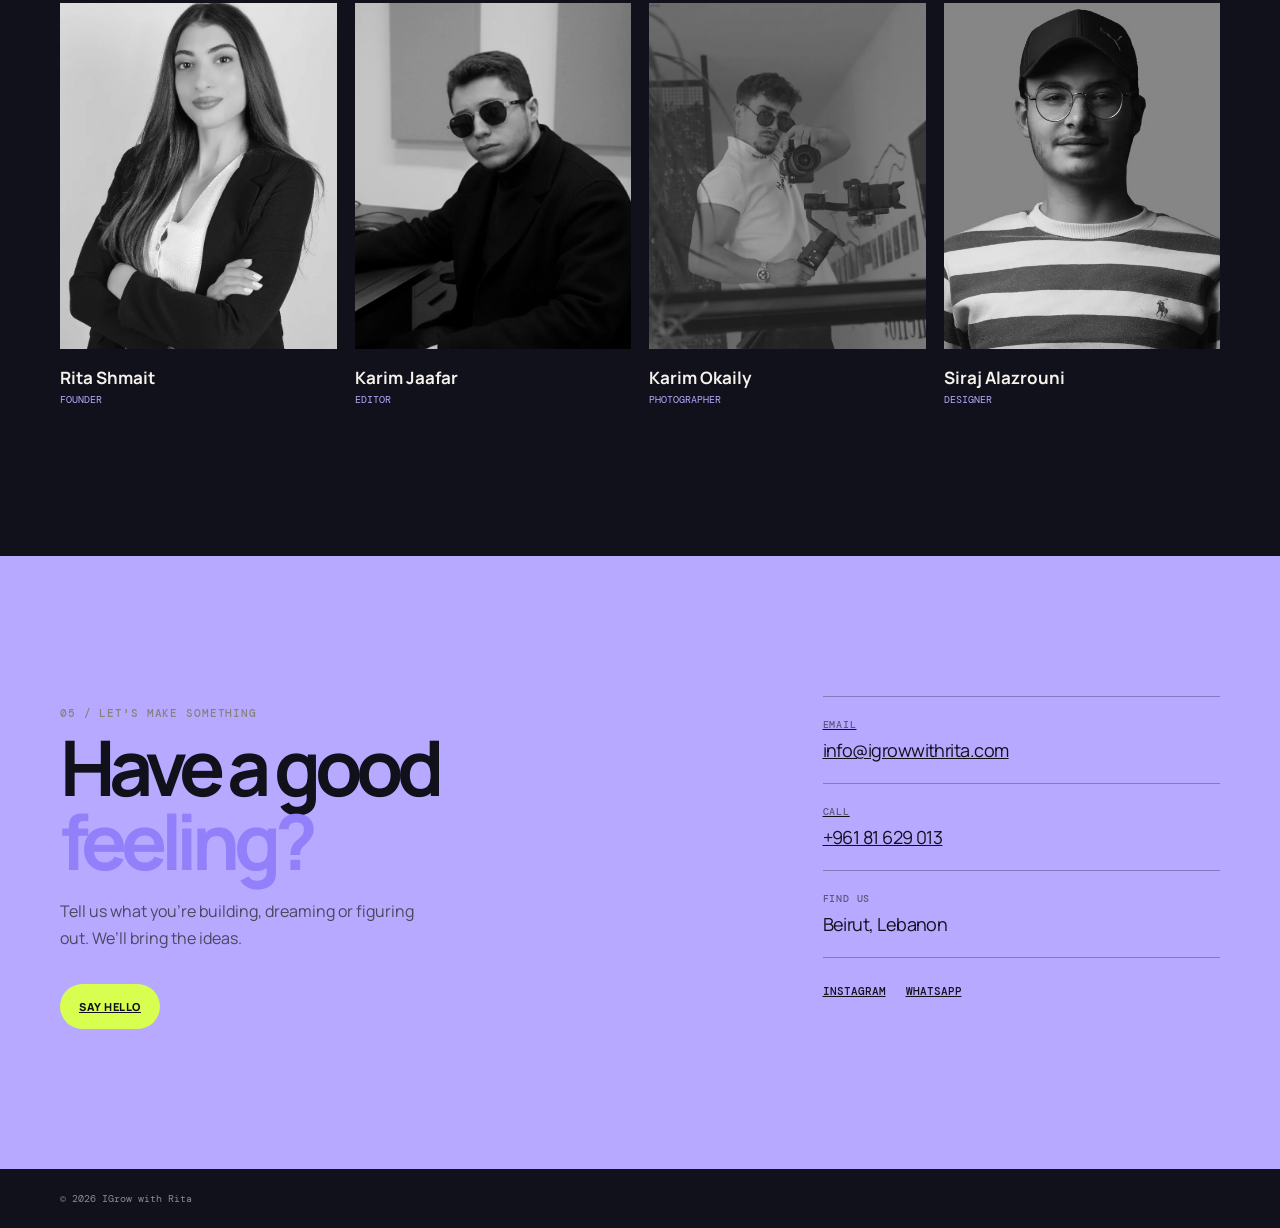
==== commit a799321a: "enhance hero motion and restore service content" ====
--- a/index.html
+++ b/index.html
@@ -37,6 +37,9 @@
         <div class="hero-art reveal reveal--delay" aria-hidden="true">
           <div class="art-ring art-ring--outer"></div>
           <div class="art-ring art-ring--inner"></div>
+          <div class="camera-scene" data-scroll-camera>
+            <div class="camera camera--body"><span class="camera-grip"></span><span class="camera-viewfinder"></span><span class="camera-flash"></span><span class="camera-lens"><i></i></span><span class="camera-mark">IG / 01</span></div>
+          </div>
           <div class="art-card art-card--back"><span>CREATE</span><b>✦</b></div>
           <div class="art-card art-card--front"><span>GROW</span><strong>i<span>G</span></strong><small>with Rita</small></div>
           <span class="floating-label floating-label--top">Ideas in<br>motion</span><span
@@ -64,26 +67,38 @@
         <div class="service-list">
           <article class="service-card reveal"><span class="service-number">01</span>
             <div>
-              <h3>Digital strategy</h3>
-              <p>Clear direction for brands that want to be seen, chosen and loved online.</p>
+              <h3>Digital Marketing</h3>
+              <p>Enhance your brand's online presence through strategic, audience-driven initiatives tailored to achieve your objectives.</p>
             </div>
           </article>
           <article class="service-card reveal"><span class="service-number">02</span>
             <div>
-              <h3>Content creation</h3>
-              <p>Stories, reels and campaigns made to hold attention and make your audience feel something.</p>
+              <h3>Content Creation</h3>
+              <p>Produce expertly crafted, high-caliber content that captivates your target audience and advances your strategic objectives.</p>
             </div>
           </article>
           <article class="service-card reveal"><span class="service-number">03</span>
             <div>
-              <h3>Brand identity</h3>
-              <p>A distinctive visual world that makes your brand instantly recognisable.</p>
+              <h3>Production</h3>
+              <p>From product shoots to creative campaigns, our visuals are crafted to capture attention, tell your story, and connect with your audience in the most authentic way.</p>
             </div>
           </article>
           <article class="service-card reveal"><span class="service-number">04</span>
             <div>
-              <h3>Paid media &amp; growth</h3>
-              <p>Smart distribution that puts your best work in front of the right people.</p>
+              <h3>Branding</h3>
+              <p>Establish a cohesive brand identity that embodies your core values, differentiates you in the marketplace, and aligns with your strategic objectives.</p>
+            </div>
+          </article>
+          <article class="service-card reveal"><span class="service-number">05</span>
+            <div>
+              <h3>Paid Media</h3>
+              <p>Expand your brand’s presence with digital ads that don’t just reach people, but truly captivate them, creating visibility, connection, and lasting conversions.</p>
+            </div>
+          </article>
+          <article class="service-card reveal"><span class="service-number">06</span>
+            <div>
+              <h3>App &amp; Web Development</h3>
+              <p>Design and implement scalable, responsive web and mobile applications that deliver seamless user experiences and drive your strategic goals forward.</p>
             </div>
           </article>
         </div>
--- a/assets/css/main.css
+++ b/assets/css/main.css
@@ -2,3 +2,44 @@
 :root{--portfolio-card-height:360px}.portfolio-card,.portfolio-card:nth-child(n){grid-column:span 4;margin-top:0;height:var(--portfolio-card-height);min-height:0;background:#e5e0d9}.portfolio-card img{min-height:0;object-fit:contain;padding:24px;background:#d5d0cb}@media(max-width:800px){.portfolio-card,.portfolio-card:nth-child(n){grid-column:span 1;height:220px;min-height:0}.portfolio-card img{min-height:0;padding:14px}}
 .portfolio-card{background:#fff;box-shadow:0 10px 28px rgba(16,17,27,.06)}.portfolio-card img{background:#fff}.portfolio-overlay{background:#fff;color:#10111b;transform:none;padding:16px 20px 18px}.portfolio-card:hover .portfolio-overlay{transform:none}.portfolio-overlay h3{color:#10111b}.portfolio-overlay p{color:#9180fa}
 .hero-actions{margin-top:28px}.hero-actions .button--lime{padding:17px 23px;font-size:12px}
+.hero-actions .button--lime{gap:18px;padding:7px 8px 7px 22px;border:1px solid var(--lime);letter-spacing:.08em;box-shadow:0 12px 26px rgba(216,255,79,.14)}.hero-actions .button--lime span{display:grid;place-items:center;width:38px;height:38px;margin-left:0;border-radius:50%;background:var(--ink);color:var(--lime);font-size:19px;transition:transform .3s ease}.hero-actions .button--lime:hover{background:var(--lime);transform:translateY(-4px);box-shadow:0 16px 32px rgba(216,255,79,.2)}.hero-actions .button--lime:hover span{transform:rotate(45deg)}
+.hero-actions .button--lime{position:relative;gap:16px;padding:0 0 10px;border:0;border-radius:0;background:transparent;color:var(--cream);font-size:14px;font-weight:700;letter-spacing:-.02em;text-transform:none;box-shadow:none}.hero-actions .button--lime:after{content:'';position:absolute;right:54px;bottom:0;left:0;height:1px;background:var(--lime);transform-origin:left;transition:transform .3s ease}.hero-actions .button--lime span{width:42px;height:42px;background:var(--lime);color:var(--ink);font-size:20px}.hero-actions .button--lime:hover{background:transparent;box-shadow:none;transform:translateY(-3px)}.hero-actions .button--lime:hover:after{transform:scaleX(.72)}.hero-actions .button--lime:hover span{transform:rotate(45deg)}
+.hero-actions {
+    margin-top: 32px
+}
+
+.hero-actions .button--lime {
+    gap: 18px;
+    padding: 8px 10px 8px 10px;
+    border: 1px solid var(--lime);
+    border-radius: 30px;
+    background: var(--lime);
+    color: var(--ink);
+    font-size: 12px;
+    font-weight: 800;
+    letter-spacing: .08em;
+    text-transform: uppercase;
+    box-shadow: 0 12px 26px rgba(216, 255, 79, .14)
+}
+
+.hero-actions .button--lime:after {
+    display: none
+}
+
+.hero-actions .button--lime span {
+    width: 38px;
+    height: 38px;
+    margin-left: 0;
+    border-radius: 50%;
+    background: var(--ink);
+    color: var(--lime);
+    font-size: 19px
+}
+
+.hero-actions .button--lime:hover {
+    background: var(--lime);
+    box-shadow: 0 16px 32px rgba(216, 255, 79, .2);
+    transform: translateY(-4px)
+}
+.camera-scene{--camera-x:0px;--camera-y:0px;--camera-rotate:-10deg;position:absolute;z-index:4;left:55%;top:51%;width:265px;height:170px;transform:translate(-50%,-50%);pointer-events:none;transition:filter .3s ease}.camera{position:absolute;inset:23px 11px 16px;border-radius:18px 18px 23px 23px;background:linear-gradient(145deg,#d8ff4f 0%,#b8df36 54%,#8daf25 100%);border:2px solid rgba(16,17,27,.75);box-shadow:16px 22px 0 rgba(16,17,27,.17),0 24px 40px rgba(0,0,0,.28);transform:translate3d(var(--camera-x),var(--camera-y),0) rotate(var(--camera-rotate));transform-origin:center;transition:transform .1s linear}.camera:before{content:'';position:absolute;left:26px;top:-16px;width:86px;height:25px;border:2px solid rgba(16,17,27,.75);border-bottom:0;border-radius:12px 12px 0 0;background:#b8df36}.camera:after{content:'';position:absolute;right:-9px;top:31px;width:9px;height:57px;border:2px solid rgba(16,17,27,.75);border-left:0;border-radius:0 8px 8px 0;background:#9cc22b}.camera-viewfinder{position:absolute;left:32px;top:13px;width:28px;height:14px;border:2px solid var(--ink);border-radius:4px;background:var(--lavender);transform:rotate(-5deg)}.camera-flash{position:absolute;right:23px;top:15px;width:22px;height:17px;border-radius:4px;background:var(--cream);border:2px solid var(--ink)}.camera-lens{position:absolute;left:50%;top:54%;width:92px;height:92px;border-radius:50%;display:grid;place-items:center;background:#10111b;border:7px solid #e4e8ca;box-shadow:0 0 0 3px var(--ink),inset 0 0 0 7px #4d5368;transform:translate(-50%,-50%)}.camera-lens:before{content:'';width:52px;height:52px;border-radius:50%;background:radial-gradient(circle at 35% 30%,#d7cfff 0 7%,#9180fa 8% 18%,#26294b 20% 62%,#10111b 64%);box-shadow:0 0 16px rgba(183,169,255,.8);animation:lensPulse 3.4s ease-in-out infinite}.camera-lens i{position:absolute;width:10px;height:10px;right:17px;top:14px;background:var(--lime);border-radius:50%;box-shadow:0 0 14px var(--lime)}.camera-mark{position:absolute;right:18px;bottom:15px;font:500 8px var(--mono);color:var(--ink);letter-spacing:.08em}.camera-grip{position:absolute;left:-15px;top:40px;width:15px;height:76px;border-radius:10px 0 0 10px;border:2px solid var(--ink);border-right:0;background:#9cc22b}@keyframes lensPulse{0%,100%{transform:scale(.96)}50%{transform:scale(1.06)}}
+@media(max-width:800px){.camera-scene{left:57%;top:57%;width:205px;height:135px}.camera{inset:19px 8px 13px;border-radius:14px 14px 18px 18px;box-shadow:11px 15px 0 rgba(16,17,27,.17),0 18px 28px rgba(0,0,0,.28)}.camera:before{left:21px;top:-12px;width:67px;height:19px}.camera-viewfinder{left:24px;top:10px;width:23px;height:11px}.camera-flash{right:17px;top:11px;width:18px;height:13px}.camera-lens{width:70px;height:70px;border-width:5px;box-shadow:0 0 0 2px var(--ink),inset 0 0 0 5px #4d5368}.camera-lens:before{width:40px;height:40px}.camera-lens i{right:12px;top:10px;width:8px;height:8px}.camera-mark{right:13px;bottom:10px;font-size:6px}.camera-grip{left:-11px;top:31px;width:11px;height:59px}}
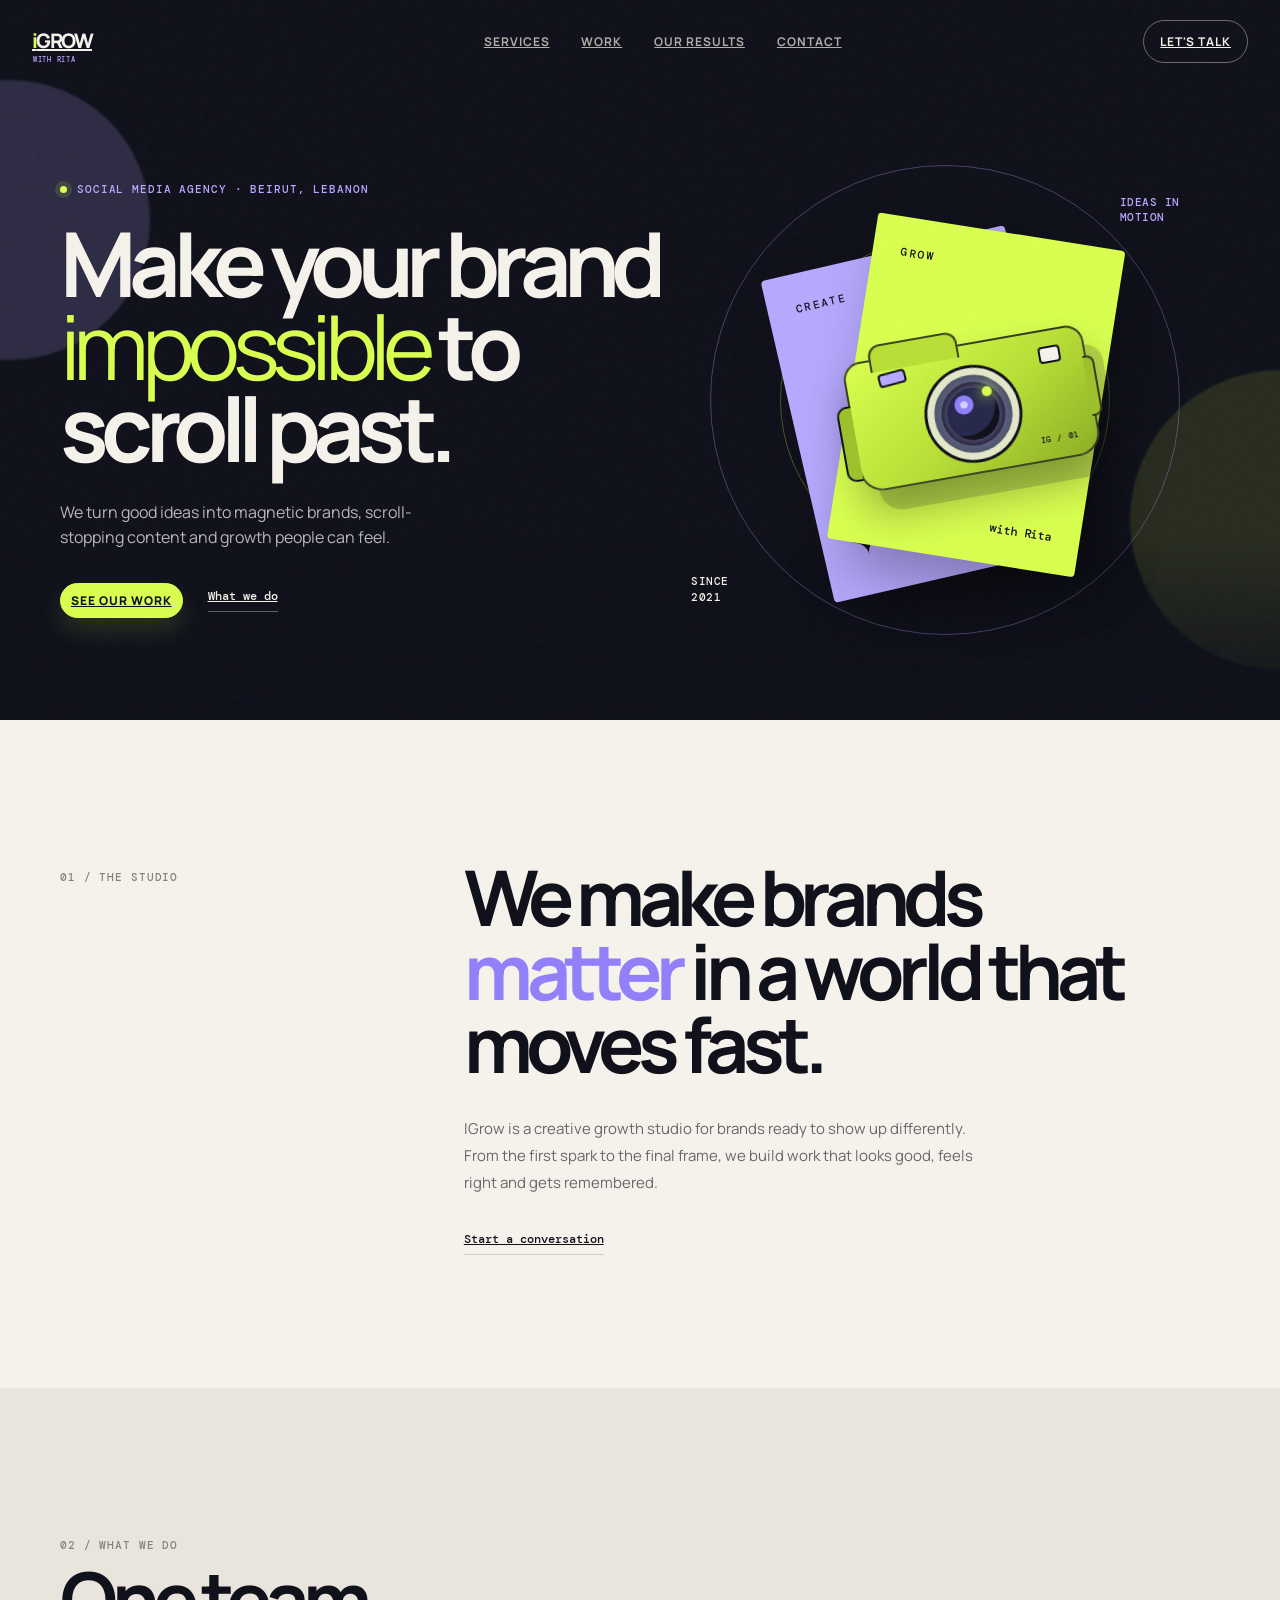
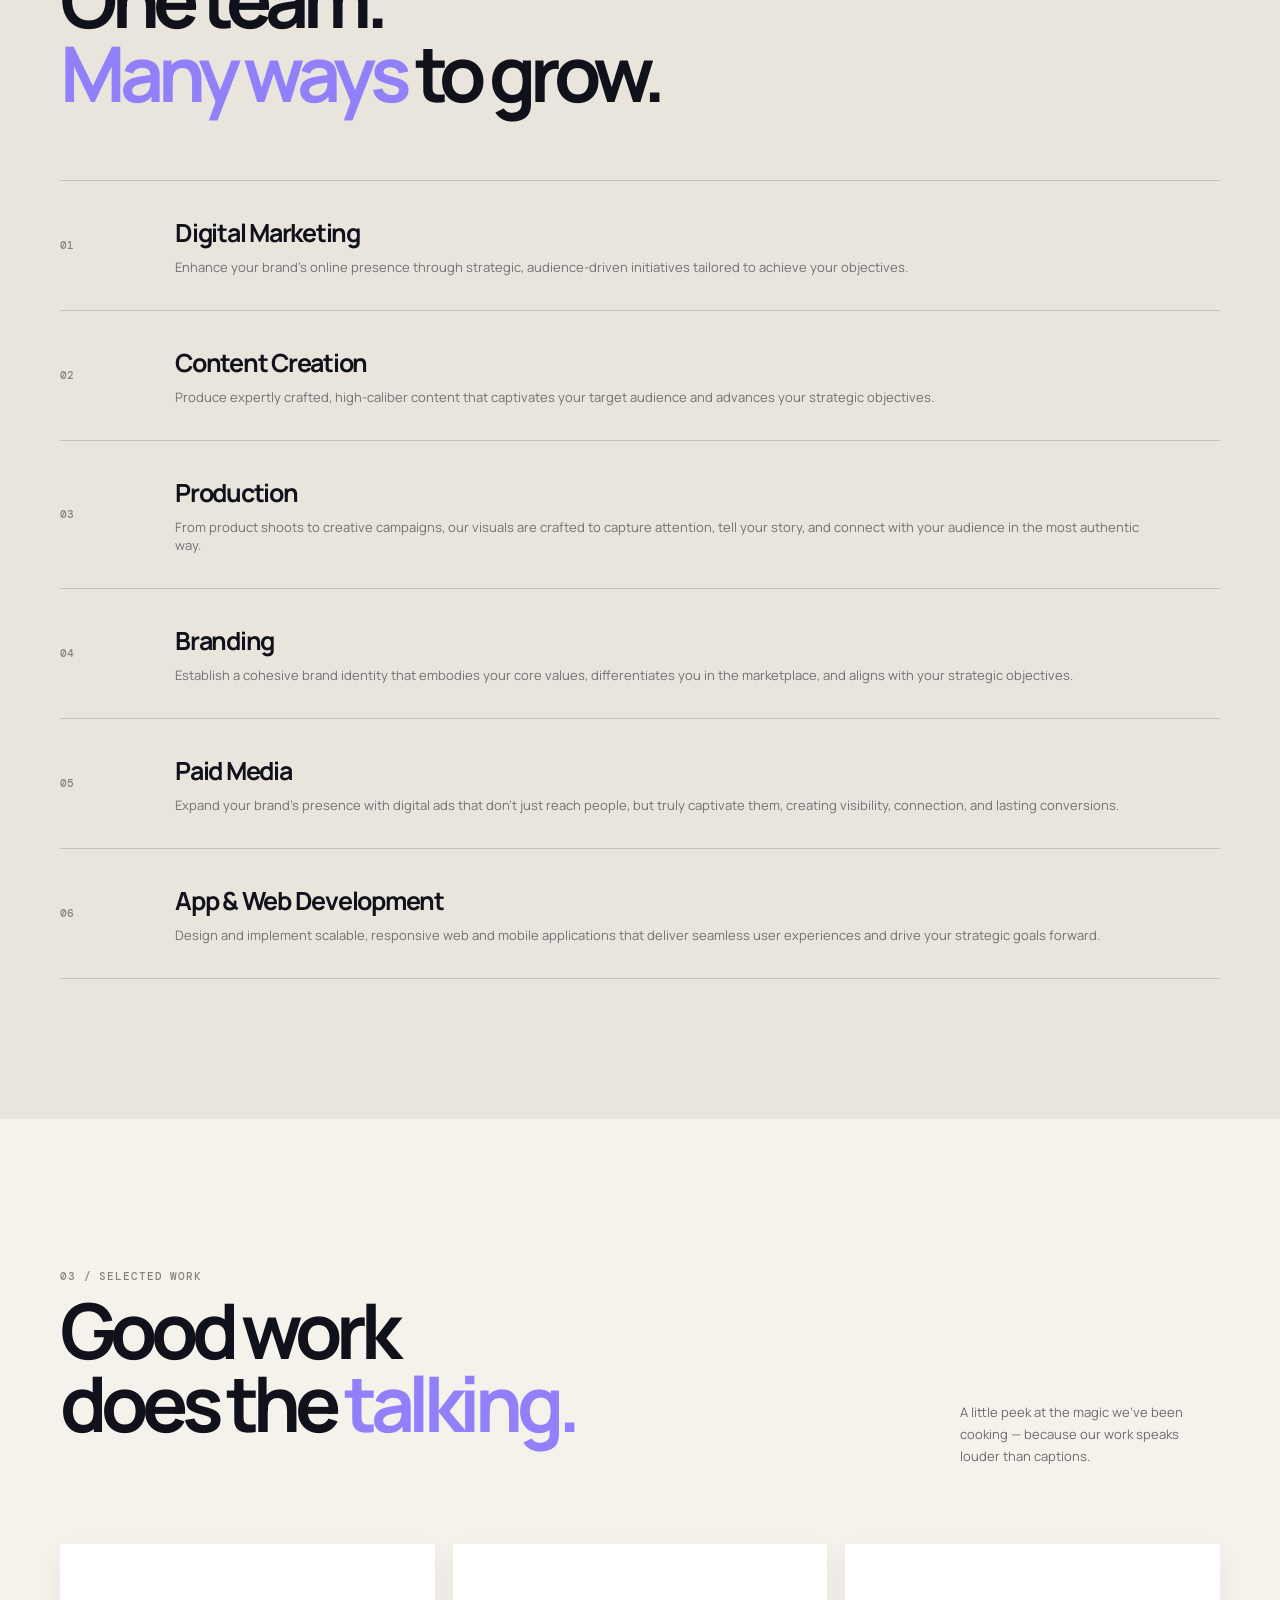
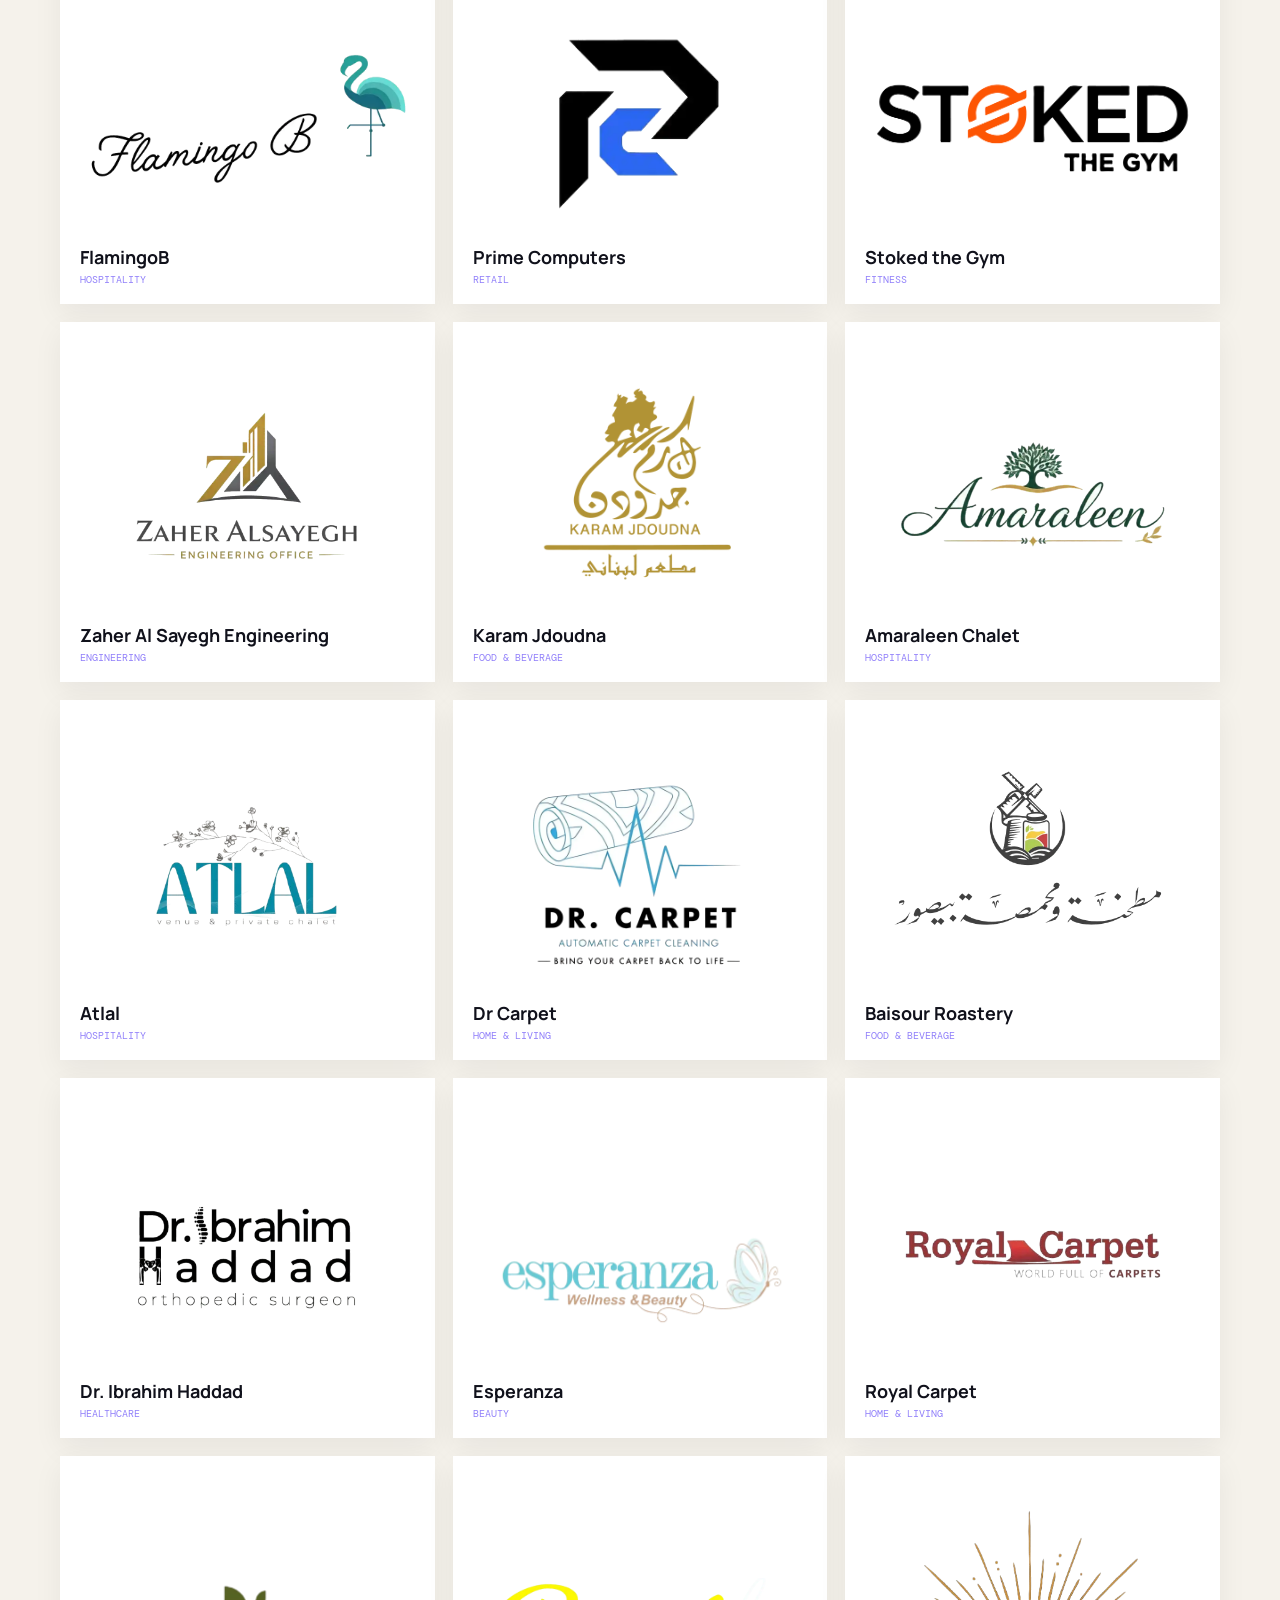
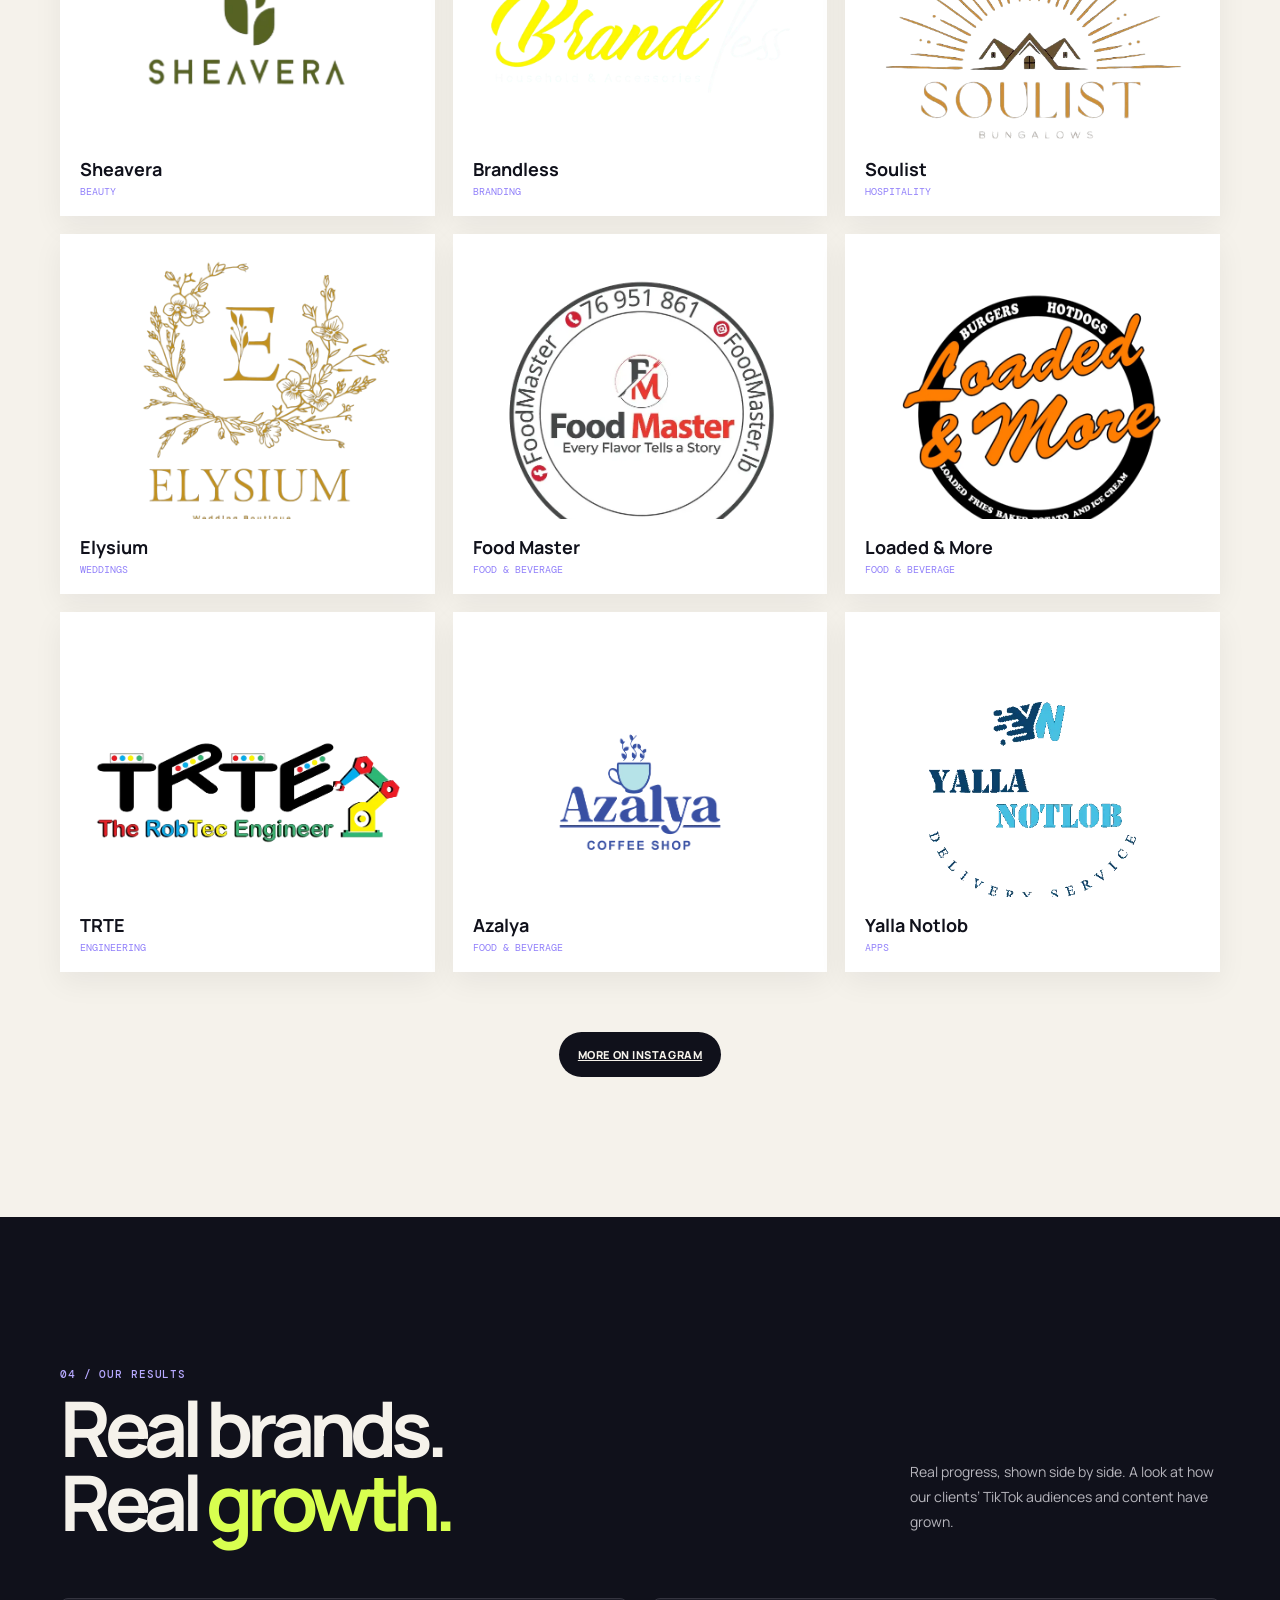
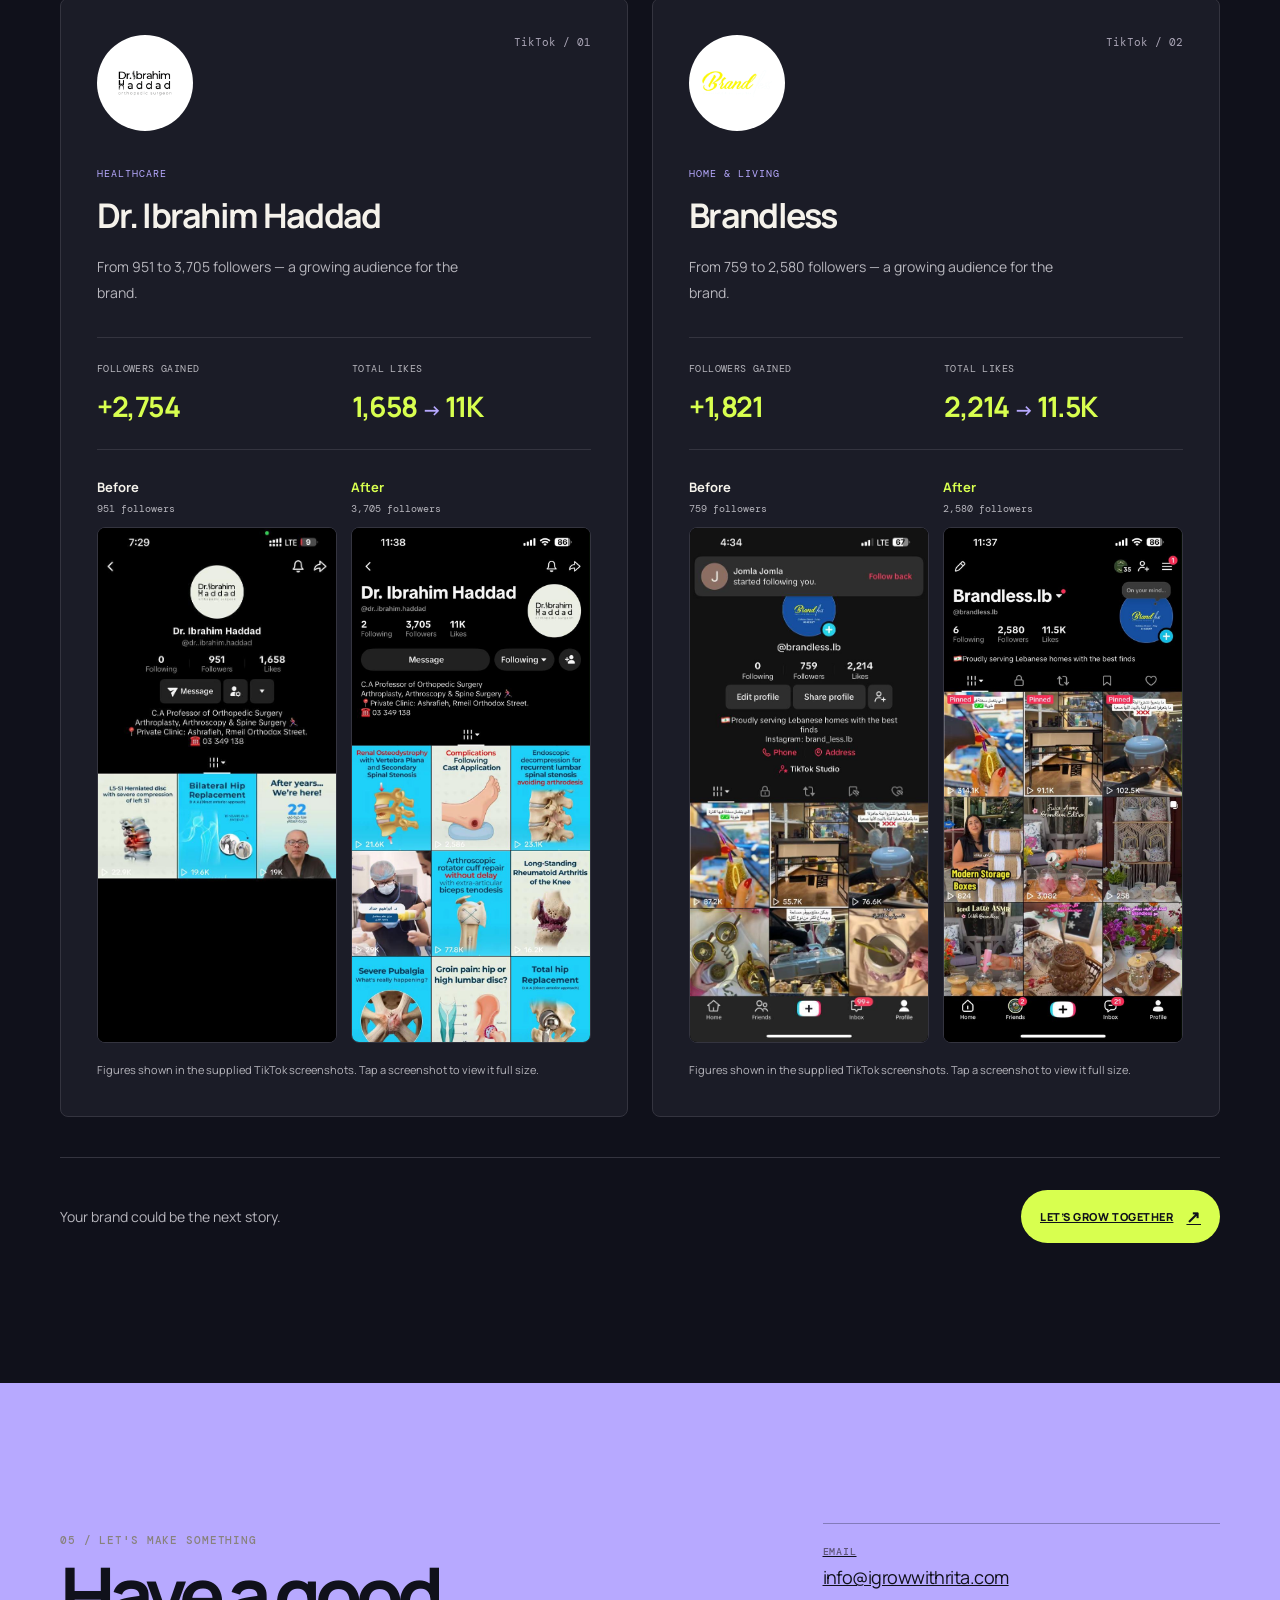
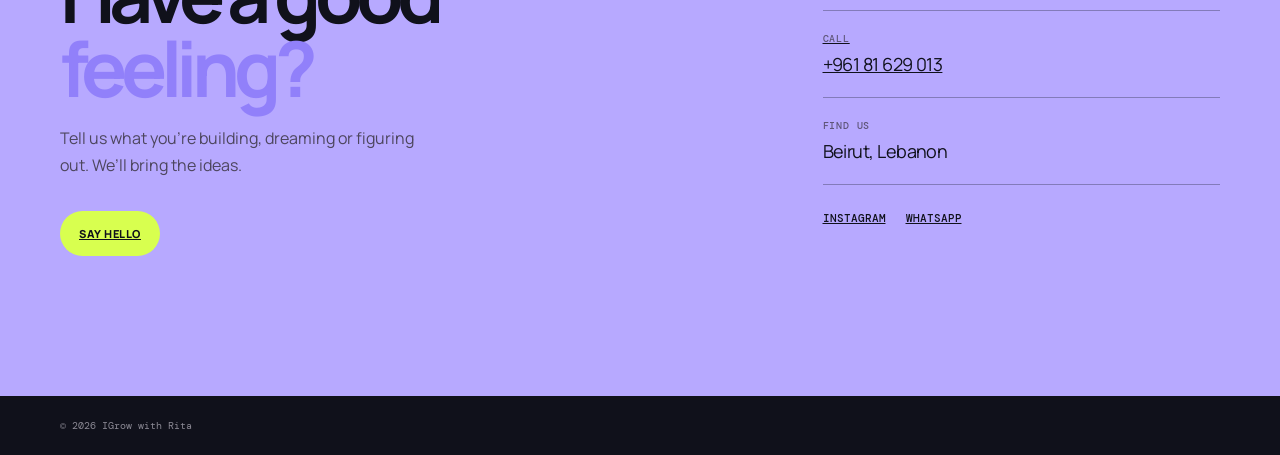
==== commit 011e9225: "remove team, add our result" ====
--- a/index.html
+++ b/index.html
@@ -16,11 +16,11 @@
   <div class="noise" aria-hidden="true"></div>
   <header class="site-header" id="top">
     <a class="wordmark" href="#top" aria-label="IGrow home"><span>i</span>GROW<small>WITH RITA</small></a>
-    <nav class="desktop-nav" aria-label="Main navigation"><a href="#services">Services</a><a href="#work">Work</a><a href="#team">Team</a><a href="#contact">Contact</a></nav>
+    <nav class="desktop-nav" aria-label="Main navigation"><a href="#services">Services</a><a href="#work">Work</a><a href="#results">Our Results</a><a href="#contact">Contact</a></nav>
     <a class="header-cta" href="#contact">Let's talk</a>
     <button class="menu-toggle" type="button" aria-label="Open navigation" aria-expanded="false"><i></i><i></i></button>
   </header>
-  <div class="mobile-menu" aria-hidden="true"><a href="#services">Services</a><a href="#work">Work</a><a href="#team">Team</a><a href="#contact">Contact</a></div>
+  <div class="mobile-menu" aria-hidden="true"><a href="#services">Services</a><a href="#work">Work</a><a href="#results">Our Results</a><a href="#contact">Contact</a></div>
 
   <main>
     <section class="hero" id="home">
@@ -118,7 +118,50 @@
           href="https://www.instagram.com/igrowwithrita/" target="_blank" rel="noreferrer">More on Instagram</a>
       </div>
     </section>
-    <section class="team section-pad" id="team"><div class="container"><div class="team-heading reveal"><p class="section-kicker">04 / The people</p><h2>Small team.<br><span>Big energy.</span></h2></div><div class="team-grid" id="team-grid"></div></div></section>
+    <section class="results section-pad" id="results" aria-labelledby="results-title">
+      <div class="container">
+        <div class="results-heading reveal">
+          <div>
+            <p class="section-kicker">04 / Our Results</p>
+            <h2 id="results-title">Real brands.<br>Real <span>growth.</span></h2>
+          </div>
+          <p class="results-intro">Real progress, shown side by side. A look at how our clients’ TikTok audiences and content have grown.</p>
+        </div>
+        <div class="results-grid">
+          <article class="result-card reveal">
+            <div class="result-brand"><img src="assets/img/portfolio/dr_ibrahim_haddad.webp" alt="Dr. Ibrahim Haddad" width="96" height="96" loading="lazy" decoding="async"><span class="result-index">TikTok / 01</span></div>
+            <p class="result-category">Healthcare</p>
+            <h3>Dr. Ibrahim Haddad</h3>
+            <p class="result-description">From 951 to 3,705 followers — a growing audience for the brand.</p>
+            <dl class="result-metrics">
+              <div><dt>Followers gained</dt><dd>+2,754</dd></div>
+              <div><dt>Total likes</dt><dd>1,658 <span aria-label="to">→</span> 11K</dd></div>
+            </dl>
+            <div class="result-comparison" aria-label="Dr. Ibrahim Haddad before and after">
+              <figure><figcaption>Before <span>951 followers</span></figcaption><a href="assets/img/results/dr-ibrahim-before.jpg" target="_blank" rel="noreferrer" aria-label="View Dr. Ibrahim Haddad before screenshot full size (opens in a new tab)"><img src="assets/img/results/dr-ibrahim-before.jpg" alt="Dr. Ibrahim Haddad TikTok profile before: 951 followers and 1,658 likes" width="591" height="1280" loading="lazy" decoding="async"></a></figure>
+              <figure><figcaption>After <span>3,705 followers</span></figcaption><a href="assets/img/results/dr-ibrahim-after.jpg" target="_blank" rel="noreferrer" aria-label="View Dr. Ibrahim Haddad after screenshot full size (opens in a new tab)"><img src="assets/img/results/dr-ibrahim-after.jpg" alt="Dr. Ibrahim Haddad TikTok profile after: 3,705 followers and 11K likes" width="740" height="1600" loading="lazy" decoding="async"></a></figure>
+            </div>
+            <p class="result-source">Figures shown in the supplied TikTok screenshots. Tap a screenshot to view it full size.</p>
+          </article>
+          <article class="result-card reveal">
+            <div class="result-brand"><img src="assets/img/portfolio/brandlesslogo.webp" alt="Brandless" width="96" height="96" loading="lazy" decoding="async"><span class="result-index">TikTok / 02</span></div>
+            <p class="result-category">Home &amp; living</p>
+            <h3>Brandless</h3>
+            <p class="result-description">From 759 to 2,580 followers — a growing audience for the brand.</p>
+            <dl class="result-metrics">
+              <div><dt>Followers gained</dt><dd>+1,821</dd></div>
+              <div><dt>Total likes</dt><dd>2,214 <span aria-label="to">→</span> 11.5K</dd></div>
+            </dl>
+            <div class="result-comparison" aria-label="Brandless before and after">
+              <figure><figcaption>Before <span>759 followers</span></figcaption><a href="assets/img/results/brandless-before.jpg" target="_blank" rel="noreferrer" aria-label="View Brandless before screenshot full size (opens in a new tab)"><img src="assets/img/results/brandless-before.jpg" alt="Brandless TikTok profile before: 759 followers and 2,214 likes" width="591" height="1280" loading="lazy" decoding="async"></a></figure>
+              <figure><figcaption>After <span>2,580 followers</span></figcaption><a href="assets/img/results/brandless-after.jpg" target="_blank" rel="noreferrer" aria-label="View Brandless after screenshot full size (opens in a new tab)"><img src="assets/img/results/brandless-after.jpg" alt="Brandless TikTok profile after: 2,580 followers and 11.5K likes" width="740" height="1600" loading="lazy" decoding="async"></a></figure>
+            </div>
+            <p class="result-source">Figures shown in the supplied TikTok screenshots. Tap a screenshot to view it full size.</p>
+          </article>
+        </div>
+        <div class="results-footer reveal"><p>Your brand could be the next story.</p><a class="button button--lime" href="#contact">Let’s grow together <span aria-hidden="true">↗</span></a></div>
+      </div>
+    </section>
     <section class="contact section-pad" id="contact">
       <div class="container contact-box">
         <div class="contact-copy reveal">
--- a/assets/css/main.css
+++ b/assets/css/main.css
@@ -1,4 +1,4 @@
-:root{--ink:#10111b;--cream:#f5f2eb;--lime:#d8ff4f;--lavender:#b7a9ff;--muted:#77777f;--line:rgba(16,17,27,.16);--sans:'Manrope',sans-serif;--mono:'DM Mono',monospace}*{box-sizing:border-box}html{scroll-behavior:smooth}body{margin:0;background:var(--cream);color:var(--ink);font-family:var(--sans);overflow-x:hidden}.noise{position:fixed;inset:0;z-index:20;pointer-events:none;opacity:.04;background-image:url("data:image/svg+xml,%3Csvg viewBox='0 0 180 180' xmlns='http://www.w3.org/2000/svg'%3E%3Cfilter id='n'%3E%3CfeTurbulence type='fractalNoise' baseFrequency='.9' numOctaves='3' stitchTiles='stitch'/%3E%3C/filter%3E%3Crect width='100%25' height='100%25' filter='url(%23n)' opacity='.5'/%3E%3C/svg%3E")}.container{width:min(1160px,calc(100% - 64px));margin:auto}.site-header{height:82px;display:flex;align-items:center;justify-content:space-between;padding:0 32px;position:absolute;top:0;left:0;width:100%;z-index:10;color:var(--cream)}.wordmark{font-weight:800;font-size:20px;letter-spacing:-.08em;color:inherit;position:relative;line-height:1}.wordmark span{color:var(--lime)}.wordmark small{font:500 7px var(--mono);letter-spacing:.1em;position:absolute;left:1px;top:24px;white-space:nowrap;color:var(--lavender)}.desktop-nav{display:flex;gap:32px;margin-left:90px}.desktop-nav a,.header-cta{color:inherit;font-size:12px;text-transform:uppercase;letter-spacing:.08em;font-weight:700}.desktop-nav a{opacity:.7;transition:.2s}.desktop-nav a:hover{opacity:1;color:var(--lime)}.header-cta{border:1px solid rgba(245,242,235,.4);border-radius:30px;padding:12px 16px}.header-cta span,.button span{font-size:17px;margin-left:13px}.menu-toggle,.mobile-menu{display:none}.hero{background:var(--ink);color:var(--cream);min-height:720px;padding-top:150px;position:relative;isolation:isolate;overflow:hidden}.hero:after{content:'';position:absolute;inset:auto 0 0;height:180px;background:linear-gradient(transparent,var(--ink));z-index:-1}.hero-grid{display:grid;grid-template-columns:1.05fr .95fr;align-items:center;min-height:480px}.eyebrow,.section-kicker{font:500 11px var(--mono);text-transform:uppercase;letter-spacing:.08em}.eyebrow{color:var(--lavender);display:flex;align-items:center;gap:10px}.eyebrow-dot{width:7px;height:7px;border-radius:50%;background:var(--lime);box-shadow:0 0 0 5px rgba(216,255,79,.13)}h1,h2,h3,p{margin-top:0}h1{font-size:clamp(54px,7vw,102px);line-height:.92;letter-spacing:-.085em;max-width:730px;margin:26px 0 30px;font-weight:700}h1 em,h2 span{color:var(--lime);font-style:normal}h1 em{font-weight:400}.hero-intro{font-size:16px;line-height:1.6;color:#b7b6bd;max-width:410px}.hero-actions{display:flex;align-items:center;gap:25px;margin-top:40px}.button{display:inline-flex;align-items:center;justify-content:space-between;border-radius:30px;padding:15px 19px;font-size:11px;font-weight:800;letter-spacing:.05em;text-transform:uppercase;transition:transform .25s,background .25s}.button:hover{transform:translateY(-3px)}.button--lime{background:var(--lime);color:var(--ink)}.button--dark{background:var(--ink);color:var(--cream)}.text-link{color:var(--cream);font:500 12px var(--mono);border-bottom:1px solid rgba(245,242,235,.35);padding-bottom:7px}.text-link span{font-size:16px;margin-left:10px}.text-link--dark{color:var(--ink);border-color:var(--line)}.hero-art{height:500px;position:relative;display:grid;place-items:center}.art-ring{position:absolute;border:1px solid rgba(183,169,255,.32);border-radius:50%;animation:spin 24s linear infinite}.art-ring--outer{width:470px;height:470px}.art-ring--inner{width:330px;height:330px;border-color:rgba(216,255,79,.3);animation-direction:reverse;animation-duration:17s}.art-card{position:absolute;display:flex;flex-direction:column;justify-content:space-between;padding:28px;width:250px;height:330px;border-radius:4px;box-shadow:20px 26px 60px rgba(0,0,0,.3)}.art-card span{font:500 11px var(--mono);letter-spacing:.15em}.art-card b{font-size:40px;font-weight:400}.art-card--back{background:var(--lavender);color:var(--ink);transform:rotate(-13deg) translate(-28px,8px)}.art-card--front{background:var(--lime);color:var(--ink);transform:rotate(9deg) translate(30px,-10px);z-index:1}.art-card--front strong{font-size:108px;letter-spacing:-.15em;line-height:1}.art-card--front strong span{font-weight:400}.art-card--front small{font:500 12px var(--mono);align-self:flex-end}.floating-label{position:absolute;font:500 11px var(--mono);line-height:1.4;color:var(--lavender);text-transform:uppercase;letter-spacing:.05em}.floating-label b{color:var(--lime);font-size:22px}.floating-label--top{top:45px;right:40px}.floating-label--bottom{bottom:45px;left:22px;color:var(--cream)}.hero-marquee{display:flex;gap:40px;position:absolute;bottom:0;left:-2%;width:104%;overflow:hidden;white-space:nowrap;color:var(--lime);font-size:34px;letter-spacing:-.05em;font-weight:700;transform:rotate(-2deg);border-top:1px solid rgba(216,255,79,.3);padding:13px 0}.hero-marquee div{animation:marquee 24s linear infinite}.hero-marquee i{font-style:normal;color:var(--lavender);padding:0 14px}.hero-orb{position:absolute;border-radius:50%;filter:blur(1px);z-index:-1}.hero-orb--one{width:280px;height:280px;background:rgba(183,169,255,.18);top:80px;left:-130px}.hero-orb--two{width:300px;height:300px;background:rgba(216,255,79,.12);right:-150px;bottom:50px}.section-pad{padding:140px 0}.intro{background:var(--cream)}.intro-grid{display:grid;grid-template-columns:1fr 2.2fr;gap:60px}.section-kicker{color:#88827d;margin:10px 0}.intro h2,.section-heading h2,.work-heading h2,.team-heading h2,.contact h2{font-size:clamp(43px,6vw,82px);line-height:.96;letter-spacing:-.08em;max-width:700px;margin:0 0 34px}.intro h2 span,.section-heading h2 span,.work-heading h2 span,.team-heading h2 span,.contact h2 span{color:#9180fa}.body-copy{max-width:510px;color:#69666a;line-height:1.8;font-size:15px;margin-bottom:30px}.services{background:#e9e4dc}.service-list{border-top:1px solid var(--line);margin-top:70px}.service-card{display:grid;grid-template-columns:80px 1fr 40px;gap:35px;align-items:center;border-bottom:1px solid var(--line);padding:34px 0;transition:padding .3s,background .3s}.service-card:hover{padding-left:18px;padding-right:18px;background:rgba(216,255,79,.35)}.service-number{font:500 11px var(--mono);color:#88827d}.service-card h3{font-size:25px;letter-spacing:-.05em;margin:0 0 8px}.service-card p{margin:0;color:#737074;font-size:13px}.service-arrow{font-size:23px}.work{background:var(--cream)}.work-heading{display:flex;justify-content:space-between;align-items:end;margin-bottom:70px}.work-note{color:#6e6a6c;max-width:260px;line-height:1.7;font-size:13px;margin:0 0 7px}.portfolio-grid{display:grid;grid-template-columns:repeat(12,1fr);gap:18px}.portfolio-card{position:relative;overflow:hidden;background:#ddd;min-height:310px;grid-column:span 4;animation:cardIn .6s both}.portfolio-card:nth-child(3n+2){margin-top:70px}.portfolio-card:nth-child(5n+1){grid-column:span 5}.portfolio-card:nth-child(5n+2){grid-column:span 7}.portfolio-card:nth-child(5n+3){grid-column:span 7}.portfolio-card:nth-child(5n+4){grid-column:span 5}.portfolio-card img{width:100%;height:100%;min-height:310px;object-fit:cover;display:block;transition:transform .7s cubic-bezier(.2,.8,.2,1);background:#d5d0cb}.portfolio-card:hover img{transform:scale(1.07) rotate(1deg)}.portfolio-overlay{position:absolute;inset:auto 0 0;padding:24px 20px 18px;color:white;background:linear-gradient(transparent,rgba(16,17,27,.9));transform:translateY(9px);transition:.3s}.portfolio-card:hover .portfolio-overlay{transform:translateY(0)}.portfolio-overlay h3{font-size:18px;margin:0 0 4px}.portfolio-overlay p{font:10px var(--mono);margin:0;color:var(--lime);text-transform:uppercase}.work-more{margin:60px auto 0;display:flex;width:max-content}.team{background:var(--ink);color:var(--cream)}.team-heading h2{color:var(--cream)}.team-grid{display:grid;grid-template-columns:repeat(4,1fr);gap:18px;margin-top:65px}.team-card img{display:block;width:100%;aspect-ratio:4/5;object-fit:cover;filter:grayscale(1);transition:.5s;background:#272732}.team-card:hover img{filter:grayscale(0);transform:translateY(-7px)}.team-card h3{font-size:17px;margin:17px 0 4px;color:var(--cream)}.team-card p{font:10px var(--mono);color:var(--lavender);text-transform:uppercase}.contact{background:var(--lavender)}.contact-box{display:grid;grid-template-columns:1.25fr .75fr;gap:100px}.contact h2{margin-bottom:20px}.contact-copy>p:not(.section-kicker){color:#4d465e;line-height:1.7;max-width:380px;margin-bottom:32px}.contact-details{border-top:1px solid rgba(16,17,27,.3)}.contact-details>a,.contact-details>p{display:block;padding:21px 0;border-bottom:1px solid rgba(16,17,27,.3);color:var(--ink);font-size:18px;letter-spacing:-.03em}.contact-details small{display:block;font:500 10px var(--mono);text-transform:uppercase;color:#5e5578;letter-spacing:.08em;margin-bottom:7px}.socials{display:flex;gap:20px;margin-top:26px}.socials a{color:var(--ink);font:500 11px var(--mono);text-transform:uppercase}.site-footer{background:var(--ink);color:#8b8994;padding:23px 0;font:10px var(--mono)}.site-footer .container{display:flex;justify-content:space-between}.site-footer a{color:var(--lime)}.reveal{opacity:0;transform:translateY(28px);transition:opacity .8s ease,transform .8s cubic-bezier(.2,.8,.2,1)}.reveal--delay{transition-delay:.16s}.reveal.is-visible{opacity:1;transform:translateY(0)}@keyframes spin{to{transform:rotate(360deg)}}@keyframes marquee{to{transform:translateX(-100%)}}@keyframes cardIn{from{opacity:0;transform:translateY(20px)}to{opacity:1;transform:none}}@media(max-width:800px){.container{width:min(100% - 40px,560px)}.site-header{padding:0 20px;height:72px}.desktop-nav,.header-cta{display:none}.menu-toggle{display:grid;gap:5px;background:none;border:0;padding:10px}.menu-toggle i{display:block;width:24px;height:1px;background:var(--cream);transition:.3s}.mobile-menu{position:fixed;inset:0;background:var(--ink);z-index:9;display:flex;flex-direction:column;justify-content:center;padding:40px;gap:22px;transform:translateY(-100%);transition:transform .4s}.mobile-menu.is-open{transform:none}.mobile-menu a{color:var(--cream);font-size:42px;letter-spacing:-.08em}.hero{padding-top:125px;min-height:750px}.hero-grid{display:block}.hero-art{height:390px;margin-top:35px}.art-ring--outer{width:310px;height:310px}.art-ring--inner{width:220px;height:220px}.art-card{width:175px;height:235px;padding:18px}.art-card--front strong{font-size:75px}.floating-label--top{right:0;top:8px}.floating-label--bottom{bottom:8px;left:0}h1{font-size:58px}.hero-intro{font-size:14px}.hero-marquee{font-size:25px}.section-pad{padding:90px 0}.intro-grid,.contact-box{display:block}.intro-grid>.section-kicker{margin-bottom:40px}.intro h2,.section-heading h2,.work-heading h2,.team-heading h2,.contact h2{font-size:53px}.service-list{margin-top:45px}.service-card{grid-template-columns:35px 1fr 20px;gap:12px;padding:24px 0}.service-card h3{font-size:20px}.service-card p{line-height:1.5}.work-heading{display:block;margin-bottom:45px}.work-note{margin-top:24px}.portfolio-grid{display:grid;grid-template-columns:1fr 1fr;gap:12px}.portfolio-card,.portfolio-card:nth-child(5n+1),.portfolio-card:nth-child(5n+2),.portfolio-card:nth-child(5n+3),.portfolio-card:nth-child(5n+4){grid-column:span 1;min-height:210px}.portfolio-card:nth-child(3n+2){margin-top:32px}.portfolio-card img{min-height:210px}.portfolio-overlay{padding:14px 12px 11px}.portfolio-overlay h3{font-size:14px}.team-grid{grid-template-columns:1fr 1fr;gap:22px 12px;margin-top:45px}.team-card h3{font-size:14px;margin-top:11px}.contact-details{margin-top:65px}.site-footer .container{gap:15px;flex-wrap:wrap}.site-footer span:last-child{display:none}}@media(prefers-reduced-motion:reduce){*,*:before,*:after{scroll-behavior:auto!important;animation-duration:.01ms!important;transition-duration:.01ms!important}.reveal{opacity:1;transform:none}}
+:root{--ink:#10111b;--cream:#f5f2eb;--lime:#d8ff4f;--lavender:#b7a9ff;--muted:#77777f;--line:rgba(16,17,27,.16);--sans:'Manrope',sans-serif;--mono:'DM Mono',monospace}*{box-sizing:border-box}html{scroll-behavior:smooth}body{margin:0;background:var(--cream);color:var(--ink);font-family:var(--sans);overflow-x:hidden}.noise{position:fixed;inset:0;z-index:20;pointer-events:none;opacity:.04;background-image:url("data:image/svg+xml,%3Csvg viewBox='0 0 180 180' xmlns='http://www.w3.org/2000/svg'%3E%3Cfilter id='n'%3E%3CfeTurbulence type='fractalNoise' baseFrequency='.9' numOctaves='3' stitchTiles='stitch'/%3E%3C/filter%3E%3Crect width='100%25' height='100%25' filter='url(%23n)' opacity='.5'/%3E%3C/svg%3E")}.container{width:min(1160px,calc(100% - 64px));margin:auto}.site-header{height:82px;display:flex;align-items:center;justify-content:space-between;padding:0 32px;position:absolute;top:0;left:0;width:100%;z-index:10;color:var(--cream)}.wordmark{font-weight:800;font-size:20px;letter-spacing:-.08em;color:inherit;position:relative;line-height:1}.wordmark span{color:var(--lime)}.wordmark small{font:500 7px var(--mono);letter-spacing:.1em;position:absolute;left:1px;top:24px;white-space:nowrap;color:var(--lavender)}.desktop-nav{display:flex;gap:32px;margin-left:90px}.desktop-nav a,.header-cta{color:inherit;font-size:12px;text-transform:uppercase;letter-spacing:.08em;font-weight:700}.desktop-nav a{opacity:.7;transition:.2s}.desktop-nav a:hover{opacity:1;color:var(--lime)}.header-cta{border:1px solid rgba(245,242,235,.4);border-radius:30px;padding:12px 16px}.header-cta span,.button span{font-size:17px;margin-left:13px}.menu-toggle,.mobile-menu{display:none}.hero{background:var(--ink);color:var(--cream);min-height:720px;padding-top:150px;position:relative;isolation:isolate;overflow:hidden}.hero:after{content:'';position:absolute;inset:auto 0 0;height:180px;background:linear-gradient(transparent,var(--ink));z-index:-1}.hero-grid{display:grid;grid-template-columns:1.05fr .95fr;align-items:center;min-height:480px}.eyebrow,.section-kicker{font:500 11px var(--mono);text-transform:uppercase;letter-spacing:.08em}.eyebrow{color:var(--lavender);display:flex;align-items:center;gap:10px}.eyebrow-dot{width:7px;height:7px;border-radius:50%;background:var(--lime);box-shadow:0 0 0 5px rgba(216,255,79,.13)}h1,h2,h3,p{margin-top:0}h1{font-size:clamp(54px,7vw,102px);line-height:.92;letter-spacing:-.085em;max-width:730px;margin:26px 0 30px;font-weight:700}h1 em,h2 span{color:var(--lime);font-style:normal}h1 em{font-weight:400}.hero-intro{font-size:16px;line-height:1.6;color:#b7b6bd;max-width:410px}.hero-actions{display:flex;align-items:center;gap:25px;margin-top:40px}.button{display:inline-flex;align-items:center;justify-content:space-between;border-radius:30px;padding:15px 19px;font-size:11px;font-weight:800;letter-spacing:.05em;text-transform:uppercase;transition:transform .25s,background .25s}.button:hover{transform:translateY(-3px)}.button--lime{background:var(--lime);color:var(--ink)}.button--dark{background:var(--ink);color:var(--cream)}.text-link{color:var(--cream);font:500 12px var(--mono);border-bottom:1px solid rgba(245,242,235,.35);padding-bottom:7px}.text-link span{font-size:16px;margin-left:10px}.text-link--dark{color:var(--ink);border-color:var(--line)}.hero-art{height:500px;position:relative;display:grid;place-items:center}.art-ring{position:absolute;border:1px solid rgba(183,169,255,.32);border-radius:50%;animation:spin 24s linear infinite}.art-ring--outer{width:470px;height:470px}.art-ring--inner{width:330px;height:330px;border-color:rgba(216,255,79,.3);animation-direction:reverse;animation-duration:17s}.art-card{position:absolute;display:flex;flex-direction:column;justify-content:space-between;padding:28px;width:250px;height:330px;border-radius:4px;box-shadow:20px 26px 60px rgba(0,0,0,.3)}.art-card span{font:500 11px var(--mono);letter-spacing:.15em}.art-card b{font-size:40px;font-weight:400}.art-card--back{background:var(--lavender);color:var(--ink);transform:rotate(-13deg) translate(-28px,8px)}.art-card--front{background:var(--lime);color:var(--ink);transform:rotate(9deg) translate(30px,-10px);z-index:1}.art-card--front strong{font-size:108px;letter-spacing:-.15em;line-height:1}.art-card--front strong span{font-weight:400}.art-card--front small{font:500 12px var(--mono);align-self:flex-end}.floating-label{position:absolute;font:500 11px var(--mono);line-height:1.4;color:var(--lavender);text-transform:uppercase;letter-spacing:.05em}.floating-label b{color:var(--lime);font-size:22px}.floating-label--top{top:45px;right:40px}.floating-label--bottom{bottom:45px;left:22px;color:var(--cream)}.hero-marquee{display:flex;gap:40px;position:absolute;bottom:0;left:-2%;width:104%;overflow:hidden;white-space:nowrap;color:var(--lime);font-size:34px;letter-spacing:-.05em;font-weight:700;transform:rotate(-2deg);border-top:1px solid rgba(216,255,79,.3);padding:13px 0}.hero-marquee div{animation:marquee 24s linear infinite}.hero-marquee i{font-style:normal;color:var(--lavender);padding:0 14px}.hero-orb{position:absolute;border-radius:50%;filter:blur(1px);z-index:-1}.hero-orb--one{width:280px;height:280px;background:rgba(183,169,255,.18);top:80px;left:-130px}.hero-orb--two{width:300px;height:300px;background:rgba(216,255,79,.12);right:-150px;bottom:50px}.section-pad{padding:140px 0}.intro{background:var(--cream)}.intro-grid{display:grid;grid-template-columns:1fr 2.2fr;gap:60px}.section-kicker{color:#88827d;margin:10px 0}.intro h2,.section-heading h2,.work-heading h2,.results-heading h2,.contact h2{font-size:clamp(43px,6vw,82px);line-height:.96;letter-spacing:-.08em;max-width:700px;margin:0 0 34px}.intro h2 span,.section-heading h2 span,.work-heading h2 span,.results-heading h2 span,.contact h2 span{color:#9180fa}.body-copy{max-width:510px;color:#69666a;line-height:1.8;font-size:15px;margin-bottom:30px}.services{background:#e9e4dc}.service-list{border-top:1px solid var(--line);margin-top:70px}.service-card{display:grid;grid-template-columns:80px 1fr 40px;gap:35px;align-items:center;border-bottom:1px solid var(--line);padding:34px 0;transition:padding .3s,background .3s}.service-card:hover{padding-left:18px;padding-right:18px;background:rgba(216,255,79,.35)}.service-number{font:500 11px var(--mono);color:#88827d}.service-card h3{font-size:25px;letter-spacing:-.05em;margin:0 0 8px}.service-card p{margin:0;color:#737074;font-size:13px}.service-arrow{font-size:23px}.work{background:var(--cream)}.work-heading{display:flex;justify-content:space-between;align-items:end;margin-bottom:70px}.work-note{color:#6e6a6c;max-width:260px;line-height:1.7;font-size:13px;margin:0 0 7px}.portfolio-grid{display:grid;grid-template-columns:repeat(12,1fr);gap:18px}.portfolio-card{position:relative;overflow:hidden;background:#ddd;min-height:310px;grid-column:span 4;animation:cardIn .6s both}.portfolio-card:nth-child(3n+2){margin-top:70px}.portfolio-card:nth-child(5n+1){grid-column:span 5}.portfolio-card:nth-child(5n+2){grid-column:span 7}.portfolio-card:nth-child(5n+3){grid-column:span 7}.portfolio-card:nth-child(5n+4){grid-column:span 5}.portfolio-card img{width:100%;height:100%;min-height:310px;object-fit:cover;display:block;transition:transform .7s cubic-bezier(.2,.8,.2,1);background:#d5d0cb}.portfolio-card:hover img{transform:scale(1.07) rotate(1deg)}.portfolio-overlay{position:absolute;inset:auto 0 0;padding:24px 20px 18px;color:white;background:linear-gradient(transparent,rgba(16,17,27,.9));transform:translateY(9px);transition:.3s}.portfolio-card:hover .portfolio-overlay{transform:translateY(0)}.portfolio-overlay h3{font-size:18px;margin:0 0 4px}.portfolio-overlay p{font:10px var(--mono);margin:0;color:var(--lime);text-transform:uppercase}.work-more{margin:60px auto 0;display:flex;width:max-content}.contact{background:var(--lavender)}.contact-box{display:grid;grid-template-columns:1.25fr .75fr;gap:100px}.contact h2{margin-bottom:20px}.contact-copy>p:not(.section-kicker){color:#4d465e;line-height:1.7;max-width:380px;margin-bottom:32px}.contact-details{border-top:1px solid rgba(16,17,27,.3)}.contact-details>a,.contact-details>p{display:block;padding:21px 0;border-bottom:1px solid rgba(16,17,27,.3);color:var(--ink);font-size:18px;letter-spacing:-.03em}.contact-details small{display:block;font:500 10px var(--mono);text-transform:uppercase;color:#5e5578;letter-spacing:.08em;margin-bottom:7px}.socials{display:flex;gap:20px;margin-top:26px}.socials a{color:var(--ink);font:500 11px var(--mono);text-transform:uppercase}.site-footer{background:var(--ink);color:#8b8994;padding:23px 0;font:10px var(--mono)}.site-footer .container{display:flex;justify-content:space-between}.site-footer a{color:var(--lime)}.reveal{opacity:0;transform:translateY(28px);transition:opacity .8s ease,transform .8s cubic-bezier(.2,.8,.2,1)}.reveal--delay{transition-delay:.16s}.reveal.is-visible{opacity:1;transform:translateY(0)}@keyframes spin{to{transform:rotate(360deg)}}@keyframes marquee{to{transform:translateX(-100%)}}@keyframes cardIn{from{opacity:0;transform:translateY(20px)}to{opacity:1;transform:none}}@media(max-width:800px){.container{width:min(100% - 40px,560px)}.site-header{padding:0 20px;height:72px}.desktop-nav,.header-cta{display:none}.menu-toggle{display:grid;gap:5px;background:none;border:0;padding:10px}.menu-toggle i{display:block;width:24px;height:1px;background:var(--cream);transition:.3s}.mobile-menu{position:fixed;inset:0;background:var(--ink);z-index:9;display:flex;flex-direction:column;justify-content:center;padding:40px;gap:22px;transform:translateY(-100%);transition:transform .4s}.mobile-menu.is-open{transform:none}.mobile-menu a{color:var(--cream);font-size:42px;letter-spacing:-.08em}.hero{padding-top:125px;min-height:750px}.hero-grid{display:block}.hero-art{height:390px;margin-top:35px}.art-ring--outer{width:310px;height:310px}.art-ring--inner{width:220px;height:220px}.art-card{width:175px;height:235px;padding:18px}.art-card--front strong{font-size:75px}.floating-label--top{right:0;top:8px}.floating-label--bottom{bottom:8px;left:0}h1{font-size:58px}.hero-intro{font-size:14px}.hero-marquee{font-size:25px}.section-pad{padding:90px 0}.intro-grid,.contact-box{display:block}.intro-grid>.section-kicker{margin-bottom:40px}.intro h2,.section-heading h2,.work-heading h2,.results-heading h2,.contact h2{font-size:53px}.service-list{margin-top:45px}.service-card{grid-template-columns:35px 1fr 20px;gap:12px;padding:24px 0}.service-card h3{font-size:20px}.service-card p{line-height:1.5}.work-heading{display:block;margin-bottom:45px}.work-note{margin-top:24px}.portfolio-grid{display:grid;grid-template-columns:1fr 1fr;gap:12px}.portfolio-card,.portfolio-card:nth-child(5n+1),.portfolio-card:nth-child(5n+2),.portfolio-card:nth-child(5n+3),.portfolio-card:nth-child(5n+4){grid-column:span 1;min-height:210px}.portfolio-card:nth-child(3n+2){margin-top:32px}.portfolio-card img{min-height:210px}.portfolio-overlay{padding:14px 12px 11px}.portfolio-overlay h3{font-size:14px}.contact-details{margin-top:65px}.site-footer .container{gap:15px;flex-wrap:wrap}.site-footer span:last-child{display:none}}@media(prefers-reduced-motion:reduce){*,*:before,*:after{scroll-behavior:auto!important;animation-duration:.01ms!important;transition-duration:.01ms!important}.reveal{opacity:1;transform:none}}
 :root{--portfolio-card-height:360px}.portfolio-card,.portfolio-card:nth-child(n){grid-column:span 4;margin-top:0;height:var(--portfolio-card-height);min-height:0;background:#e5e0d9}.portfolio-card img{min-height:0;object-fit:contain;padding:24px;background:#d5d0cb}@media(max-width:800px){.portfolio-card,.portfolio-card:nth-child(n){grid-column:span 1;height:220px;min-height:0}.portfolio-card img{min-height:0;padding:14px}}
 .portfolio-card{background:#fff;box-shadow:0 10px 28px rgba(16,17,27,.06)}.portfolio-card img{background:#fff}.portfolio-overlay{background:#fff;color:#10111b;transform:none;padding:16px 20px 18px}.portfolio-card:hover .portfolio-overlay{transform:none}.portfolio-overlay h3{color:#10111b}.portfolio-overlay p{color:#9180fa}
 .hero-actions{margin-top:28px}.hero-actions .button--lime{padding:17px 23px;font-size:12px}
@@ -43,3 +43,43 @@
 }
 .camera-scene{--camera-x:0px;--camera-y:0px;--camera-rotate:-10deg;position:absolute;z-index:4;left:55%;top:51%;width:265px;height:170px;transform:translate(-50%,-50%);pointer-events:none;transition:filter .3s ease}.camera{position:absolute;inset:23px 11px 16px;border-radius:18px 18px 23px 23px;background:linear-gradient(145deg,#d8ff4f 0%,#b8df36 54%,#8daf25 100%);border:2px solid rgba(16,17,27,.75);box-shadow:16px 22px 0 rgba(16,17,27,.17),0 24px 40px rgba(0,0,0,.28);transform:translate3d(var(--camera-x),var(--camera-y),0) rotate(var(--camera-rotate));transform-origin:center;transition:transform .1s linear}.camera:before{content:'';position:absolute;left:26px;top:-16px;width:86px;height:25px;border:2px solid rgba(16,17,27,.75);border-bottom:0;border-radius:12px 12px 0 0;background:#b8df36}.camera:after{content:'';position:absolute;right:-9px;top:31px;width:9px;height:57px;border:2px solid rgba(16,17,27,.75);border-left:0;border-radius:0 8px 8px 0;background:#9cc22b}.camera-viewfinder{position:absolute;left:32px;top:13px;width:28px;height:14px;border:2px solid var(--ink);border-radius:4px;background:var(--lavender);transform:rotate(-5deg)}.camera-flash{position:absolute;right:23px;top:15px;width:22px;height:17px;border-radius:4px;background:var(--cream);border:2px solid var(--ink)}.camera-lens{position:absolute;left:50%;top:54%;width:92px;height:92px;border-radius:50%;display:grid;place-items:center;background:#10111b;border:7px solid #e4e8ca;box-shadow:0 0 0 3px var(--ink),inset 0 0 0 7px #4d5368;transform:translate(-50%,-50%)}.camera-lens:before{content:'';width:52px;height:52px;border-radius:50%;background:radial-gradient(circle at 35% 30%,#d7cfff 0 7%,#9180fa 8% 18%,#26294b 20% 62%,#10111b 64%);box-shadow:0 0 16px rgba(183,169,255,.8);animation:lensPulse 3.4s ease-in-out infinite}.camera-lens i{position:absolute;width:10px;height:10px;right:17px;top:14px;background:var(--lime);border-radius:50%;box-shadow:0 0 14px var(--lime)}.camera-mark{position:absolute;right:18px;bottom:15px;font:500 8px var(--mono);color:var(--ink);letter-spacing:.08em}.camera-grip{position:absolute;left:-15px;top:40px;width:15px;height:76px;border-radius:10px 0 0 10px;border:2px solid var(--ink);border-right:0;background:#9cc22b}@keyframes lensPulse{0%,100%{transform:scale(.96)}50%{transform:scale(1.06)}}
 @media(max-width:800px){.camera-scene{left:57%;top:57%;width:205px;height:135px}.camera{inset:19px 8px 13px;border-radius:14px 14px 18px 18px;box-shadow:11px 15px 0 rgba(16,17,27,.17),0 18px 28px rgba(0,0,0,.28)}.camera:before{left:21px;top:-12px;width:67px;height:19px}.camera-viewfinder{left:24px;top:10px;width:23px;height:11px}.camera-flash{right:17px;top:11px;width:18px;height:13px}.camera-lens{width:70px;height:70px;border-width:5px;box-shadow:0 0 0 2px var(--ink),inset 0 0 0 5px #4d5368}.camera-lens:before{width:40px;height:40px}.camera-lens i{right:12px;top:10px;width:8px;height:8px}.camera-mark{right:13px;bottom:10px;font-size:6px}.camera-grip{left:-11px;top:31px;width:11px;height:59px}}
+
+/* Client results */
+.results{background:var(--ink);color:var(--cream)}
+.results-heading{display:flex;align-items:end;justify-content:space-between;gap:48px;margin-bottom:60px}
+.results-heading h2{margin-bottom:0}
+.results-heading h2 span{color:var(--lime)}
+.results .section-kicker{color:var(--lavender)}
+.results-intro{max-width:310px;margin-bottom:4px;font-size:14px;line-height:1.8;color:#b7b6bd}
+.results-grid{display:grid;grid-template-columns:repeat(2,minmax(0,1fr));gap:24px}
+.result-card{padding:36px;background:#1b1c27;border:1px solid #34343f;border-radius:8px}
+.result-brand{display:flex;justify-content:space-between;align-items:start;margin-bottom:36px}
+.result-brand img{width:96px;height:96px;object-fit:contain;background:white;border-radius:50%;padding:10px}
+.result-index{font:11px var(--mono);color:#aaa5b6}
+.result-category{font:10px var(--mono);letter-spacing:.1em;text-transform:uppercase;color:var(--lavender);margin-bottom:12px}
+.result-card h3{font-size:clamp(24px,3vw,34px);letter-spacing:-.05em;margin-bottom:16px}
+.result-description{color:#b7b6bd;font-size:14px;line-height:1.8;max-width:380px;margin-bottom:32px}
+.result-link{display:flex;align-items:center;justify-content:space-between;gap:16px;border-top:1px solid #34343f;padding-top:22px;color:var(--cream);font-size:13px;font-weight:700;text-decoration:none}
+.result-link>span[aria-hidden]{color:var(--lime);font-size:24px;transition:transform .2s}
+.result-link:hover>span[aria-hidden]{transform:translate(3px,-3px)}
+.result-link:focus-visible,.results-footer a:focus-visible{outline:2px solid var(--lime);outline-offset:6px}
+.results-footer{display:flex;align-items:center;justify-content:space-between;gap:24px;margin-top:40px;padding-top:32px;border-top:1px solid #34343f}
+.results-footer p{color:#b7b6bd;font-size:14px;margin:0}
+.sr-only{position:absolute;width:1px;height:1px;padding:0;margin:-1px;overflow:hidden;clip:rect(0,0,0,0);white-space:nowrap;border:0}
+@media(max-width:800px){.results-heading{display:block;margin-bottom:36px}.results-intro{margin-top:28px;max-width:360px}.results-grid{grid-template-columns:1fr;gap:18px}.result-card{padding:26px}.result-brand{margin-bottom:28px}.results-footer{align-items:start;flex-direction:column}.results-footer .button{font-size:10px}}
+
+.result-metrics{display:grid;grid-template-columns:1fr 1fr;gap:16px;padding:24px 0;border-top:1px solid #34343f;border-bottom:1px solid #34343f;margin:0 0 28px}
+.result-metrics dt{font:10px var(--mono);color:#b7b6bd;text-transform:uppercase;letter-spacing:.04em;margin-bottom:12px}
+.result-metrics dd{margin:0;color:var(--lime);font-size:clamp(20px,2.2vw,30px);font-weight:700;letter-spacing:-.05em;white-space:nowrap}
+.result-metrics dd span{color:var(--lavender);font-size:.7em}
+.result-comparison{display:grid;grid-template-columns:repeat(2,minmax(0,1fr));gap:14px}
+.result-comparison figure{margin:0;min-width:0}
+.result-comparison figcaption{font-size:13px;font-weight:700;margin-bottom:12px}
+.result-comparison figcaption span{display:block;font:10px var(--mono);color:#b7b6bd;margin-top:6px}
+.result-comparison figure:last-child figcaption{color:var(--lime)}
+.result-comparison a{display:block;background:#000;border:1px solid #34343f;border-radius:8px;overflow:hidden;transition:border-color .2s}
+.result-comparison a:hover{border-color:var(--lime)}
+.result-comparison a:focus-visible{outline:2px solid var(--lime);outline-offset:4px}
+.result-comparison img{display:block;width:100%;height:auto;aspect-ratio:740/1600;object-fit:contain;background:#000}
+.result-source{font-size:11px;line-height:1.7;color:#b7b6bd;margin:18px 0 0}
+@media(max-width:800px){.result-metrics dd{font-size:24px}.result-comparison{gap:10px}.result-metrics{gap:10px}.result-index{font-size:10px}}
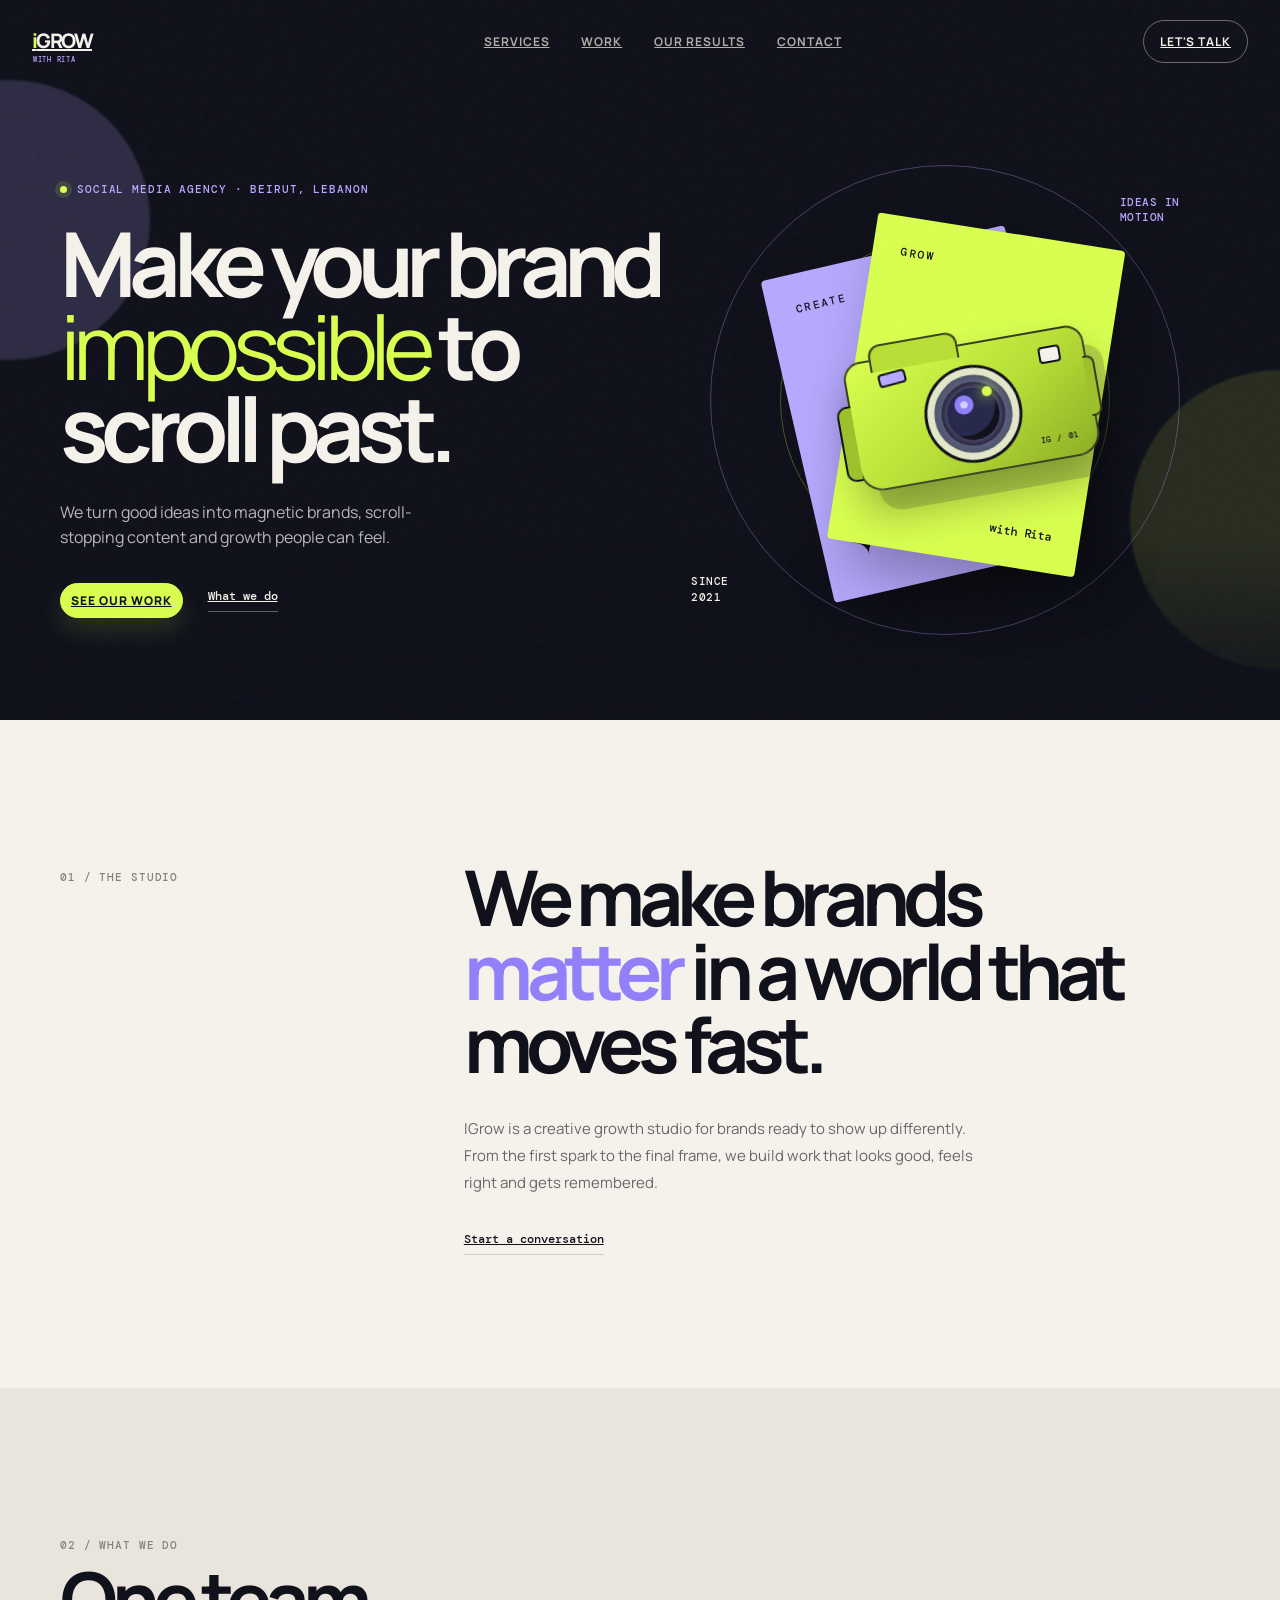
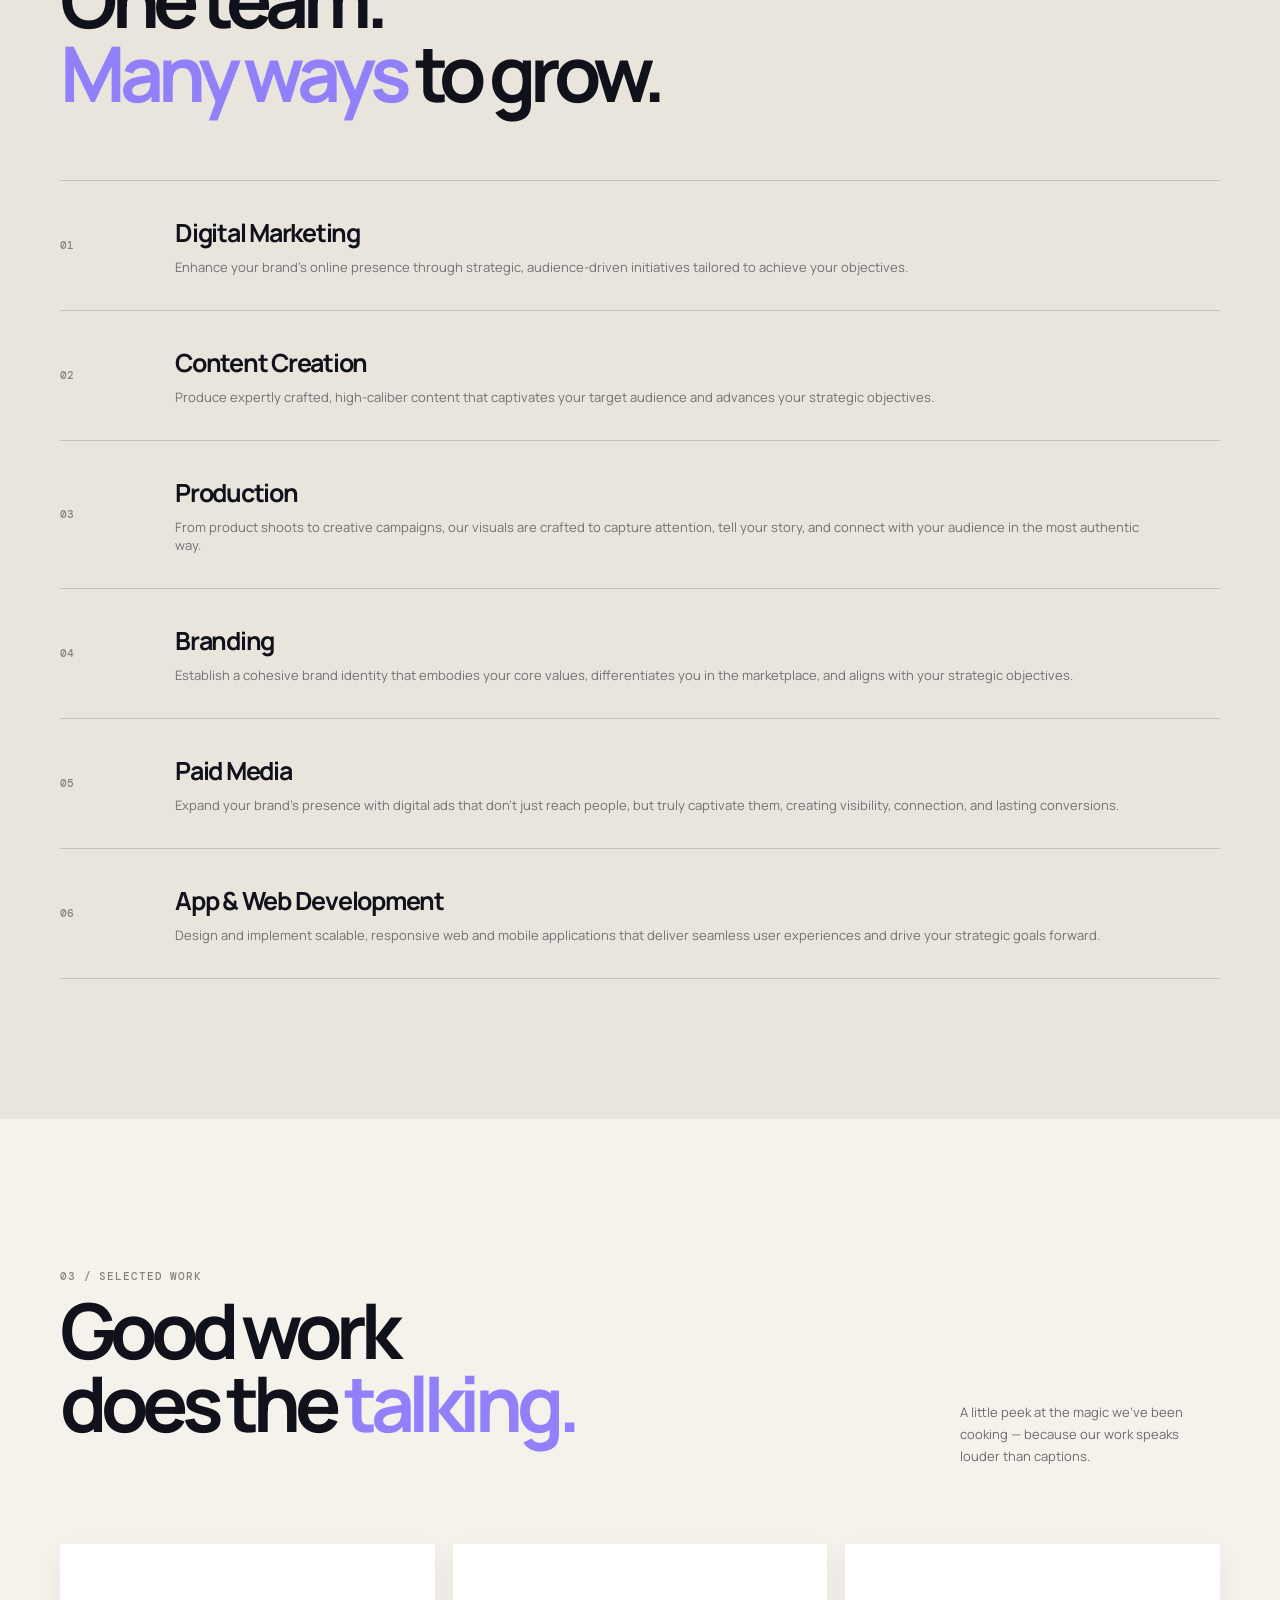
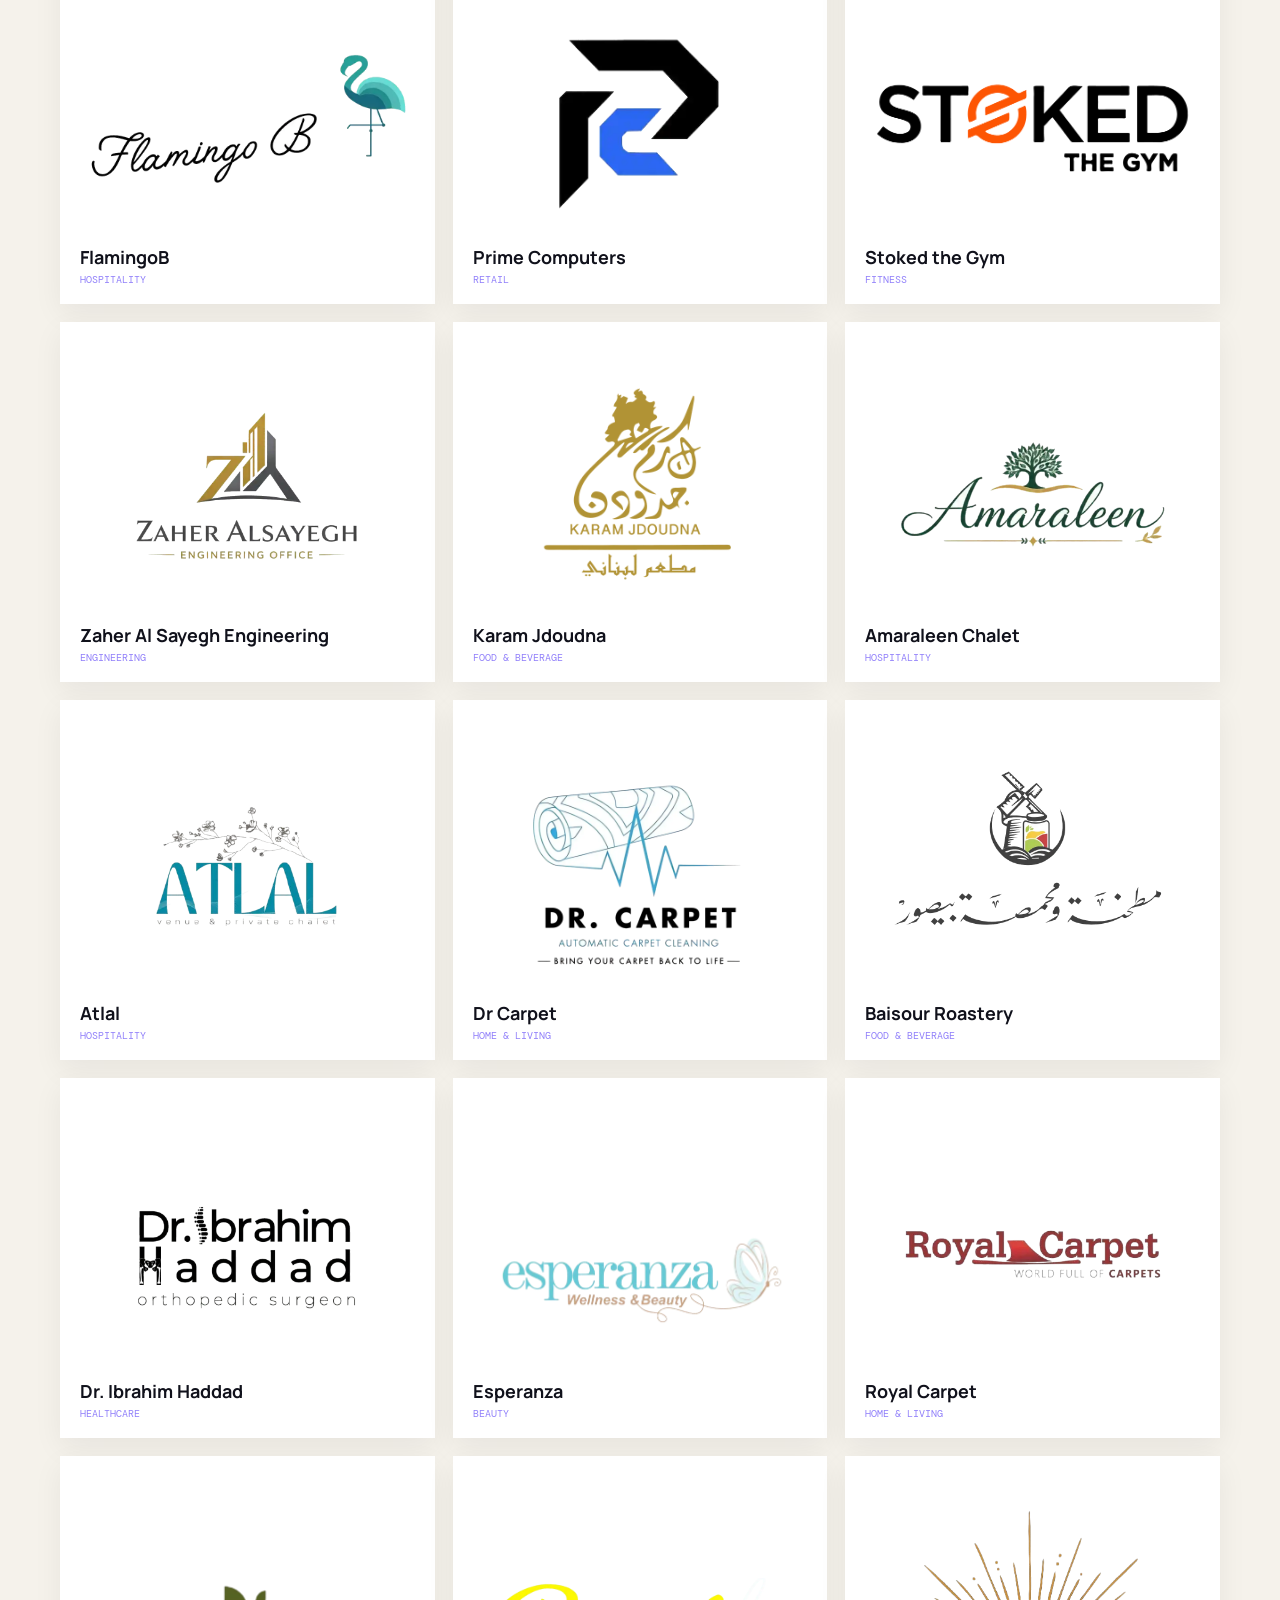
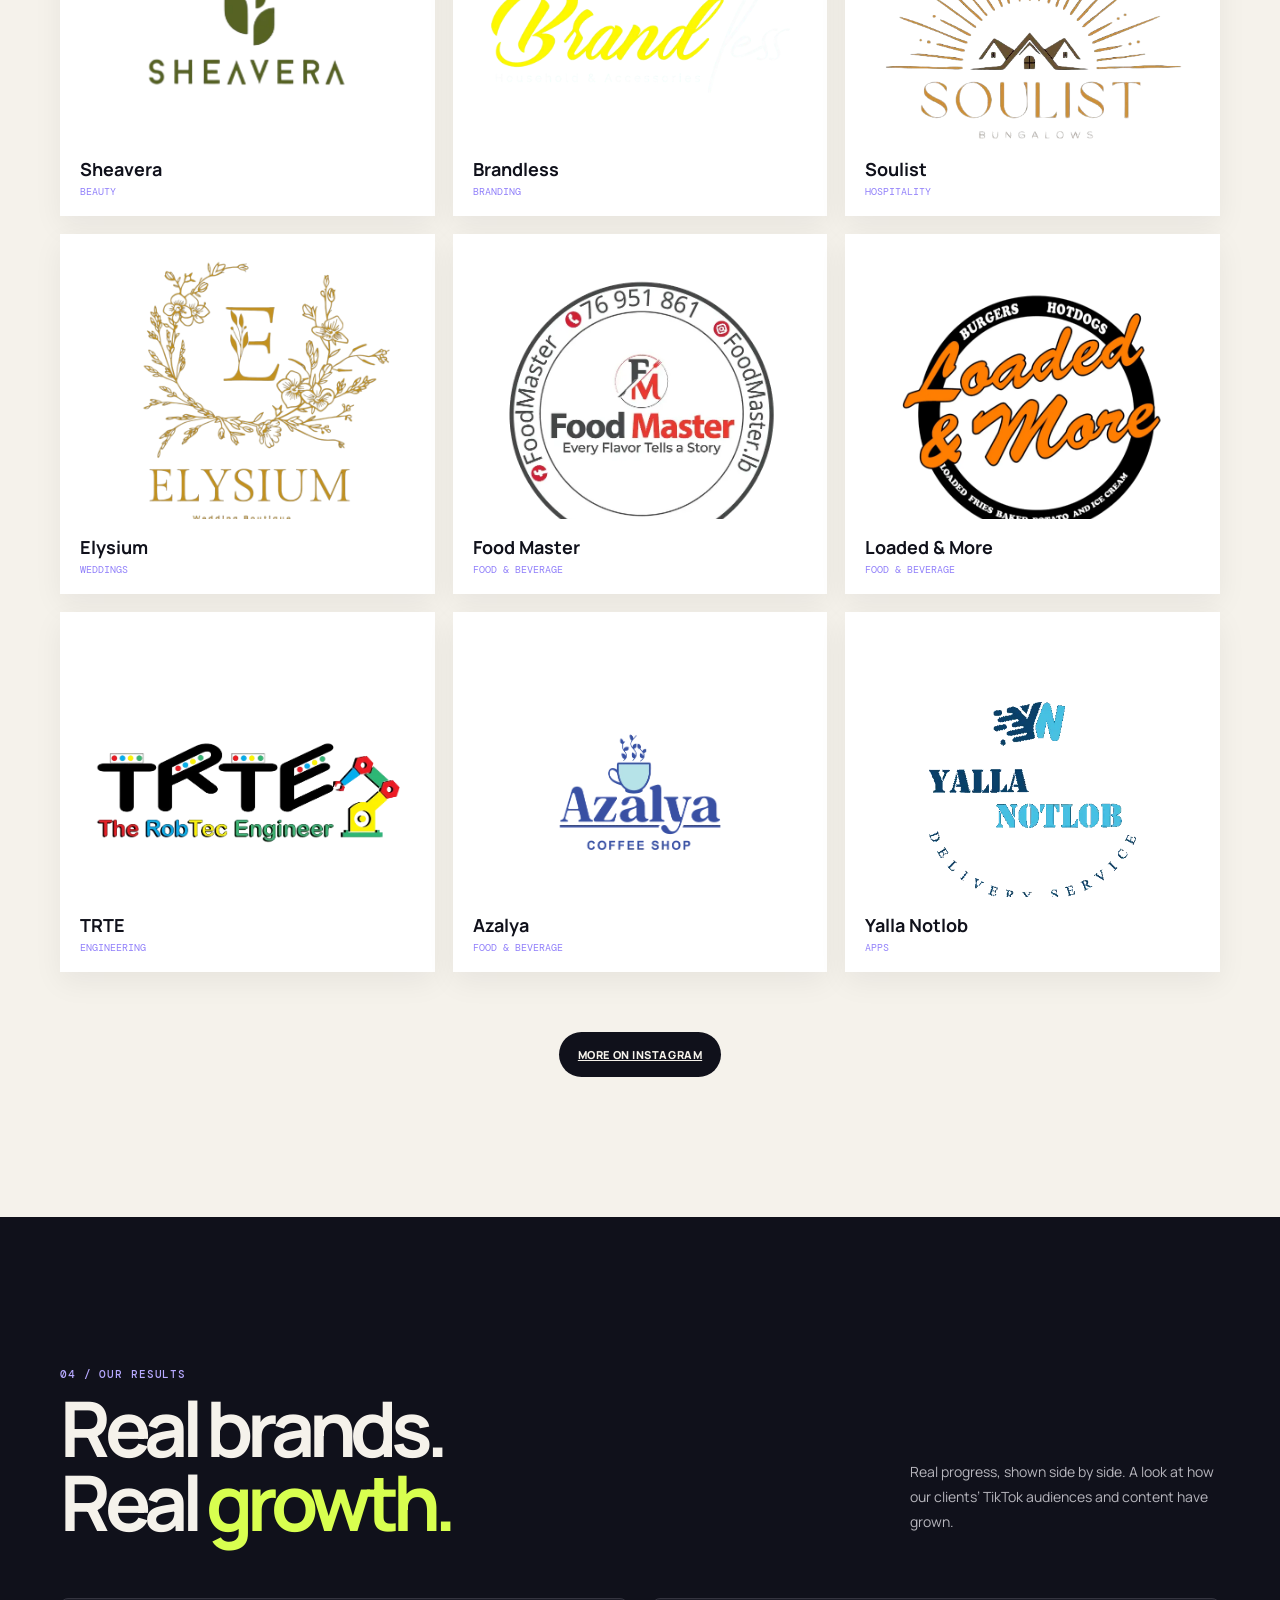
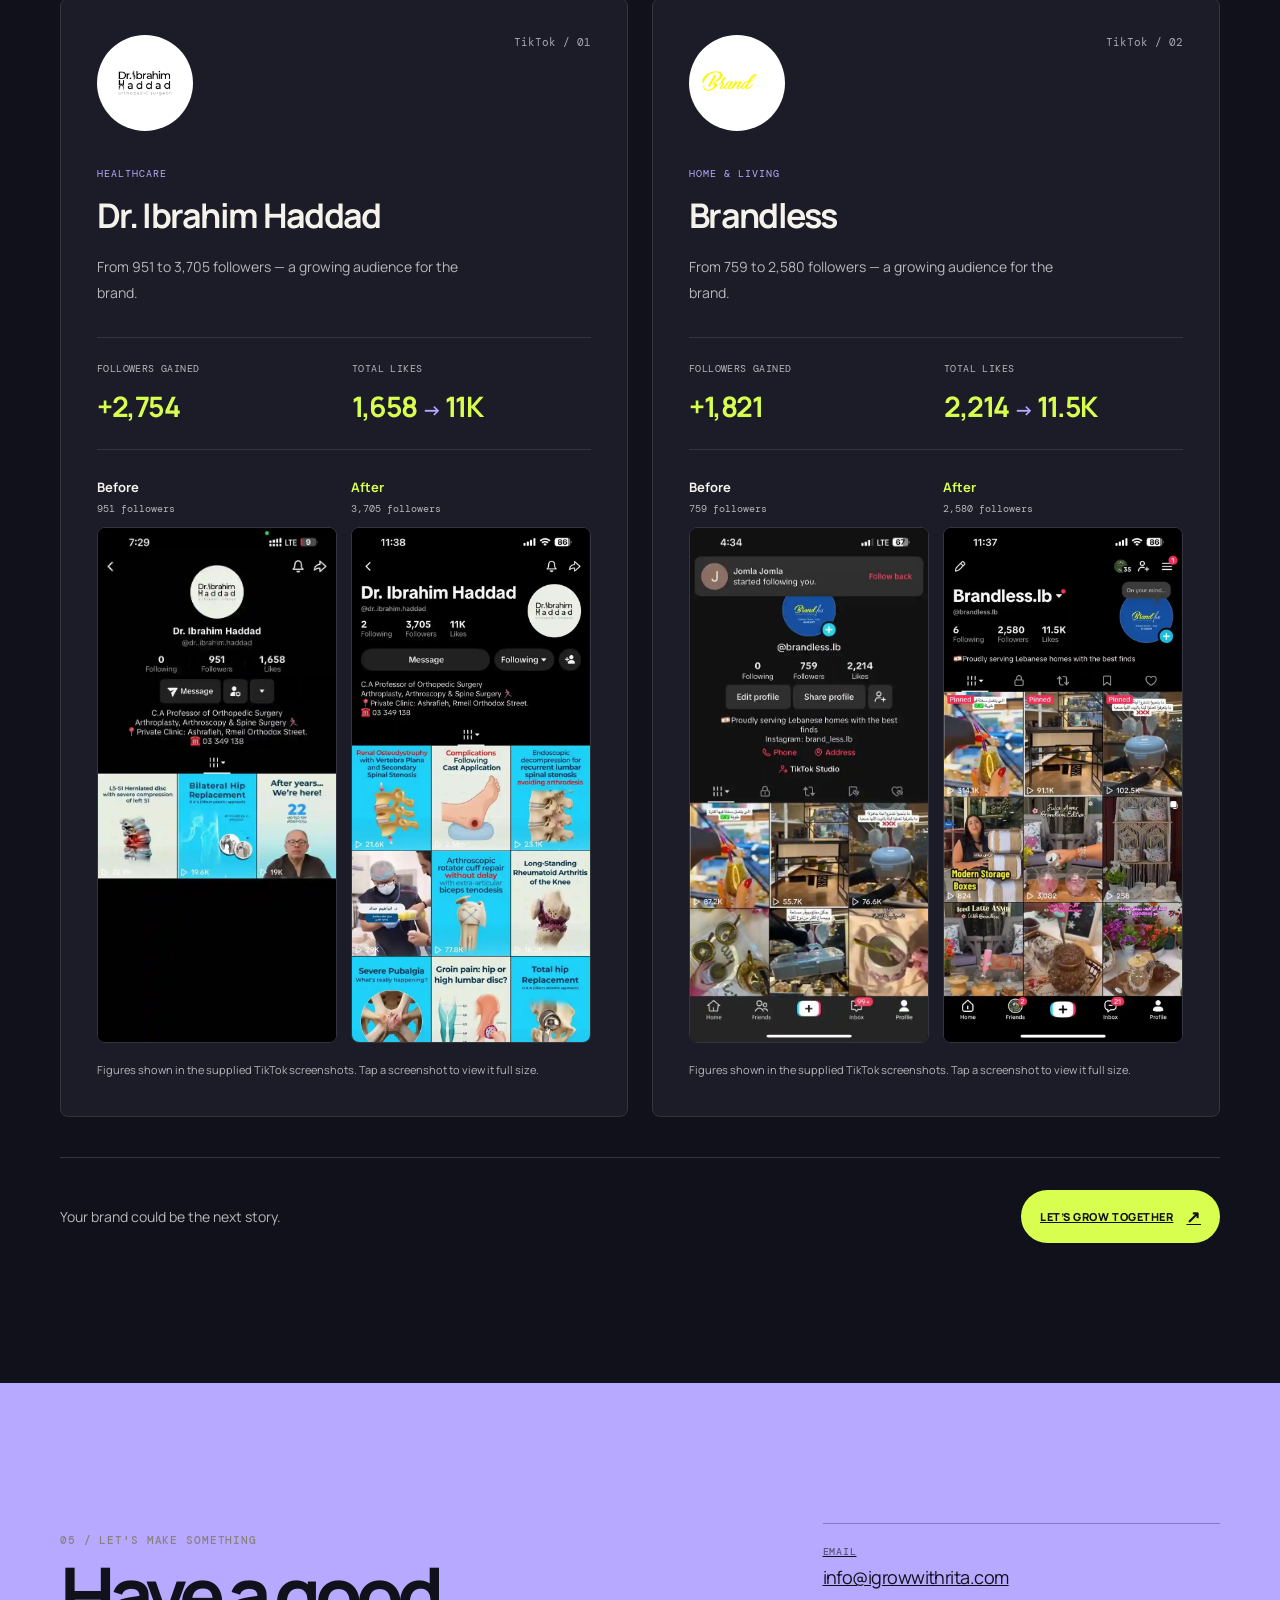
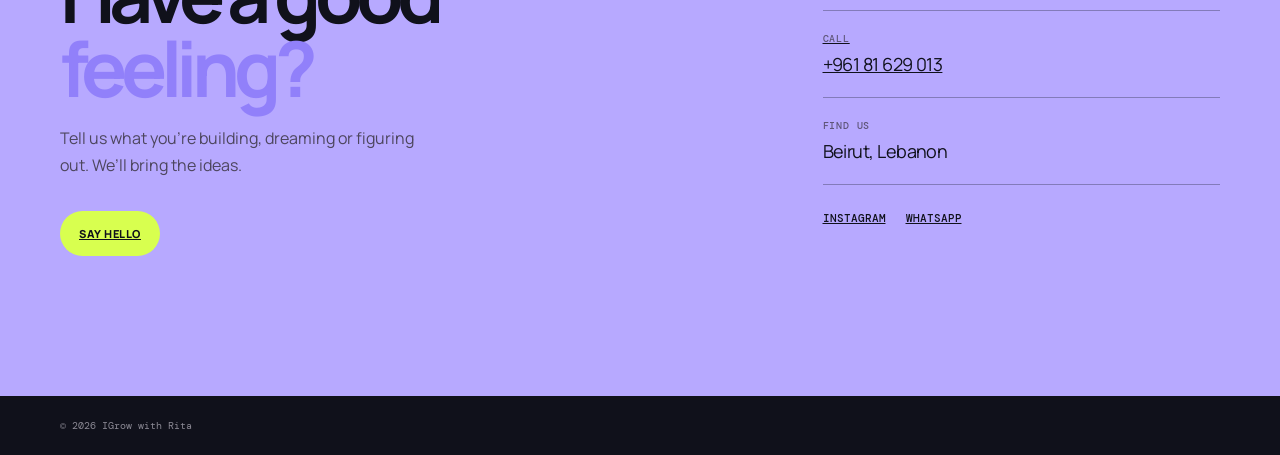
==== commit f49abb26: "compress images" ====
--- a/index.html
+++ b/index.html
@@ -138,8 +138,8 @@
               <div><dt>Total likes</dt><dd>1,658 <span aria-label="to">→</span> 11K</dd></div>
             </dl>
             <div class="result-comparison" aria-label="Dr. Ibrahim Haddad before and after">
-              <figure><figcaption>Before <span>951 followers</span></figcaption><a href="assets/img/results/dr-ibrahim-before.jpg" target="_blank" rel="noreferrer" aria-label="View Dr. Ibrahim Haddad before screenshot full size (opens in a new tab)"><img src="assets/img/results/dr-ibrahim-before.jpg" alt="Dr. Ibrahim Haddad TikTok profile before: 951 followers and 1,658 likes" width="591" height="1280" loading="lazy" decoding="async"></a></figure>
-              <figure><figcaption>After <span>3,705 followers</span></figcaption><a href="assets/img/results/dr-ibrahim-after.jpg" target="_blank" rel="noreferrer" aria-label="View Dr. Ibrahim Haddad after screenshot full size (opens in a new tab)"><img src="assets/img/results/dr-ibrahim-after.jpg" alt="Dr. Ibrahim Haddad TikTok profile after: 3,705 followers and 11K likes" width="740" height="1600" loading="lazy" decoding="async"></a></figure>
+              <figure><figcaption>Before <span>951 followers</span></figcaption><a href="assets/img/results/dr-ibrahim-before.webp" target="_blank" rel="noreferrer" aria-label="View Dr. Ibrahim Haddad before screenshot full size (opens in a new tab)"><img src="assets/img/results/dr-ibrahim-before.webp" alt="Dr. Ibrahim Haddad TikTok profile before: 951 followers and 1,658 likes" width="591" height="1280" loading="lazy" decoding="async"></a></figure>
+              <figure><figcaption>After <span>3,705 followers</span></figcaption><a href="assets/img/results/dr-ibrahim-after.webp" target="_blank" rel="noreferrer" aria-label="View Dr. Ibrahim Haddad after screenshot full size (opens in a new tab)"><img src="assets/img/results/dr-ibrahim-after.webp" alt="Dr. Ibrahim Haddad TikTok profile after: 3,705 followers and 11K likes" width="740" height="1600" loading="lazy" decoding="async"></a></figure>
             </div>
             <p class="result-source">Figures shown in the supplied TikTok screenshots. Tap a screenshot to view it full size.</p>
           </article>
@@ -153,8 +153,8 @@
               <div><dt>Total likes</dt><dd>2,214 <span aria-label="to">→</span> 11.5K</dd></div>
             </dl>
             <div class="result-comparison" aria-label="Brandless before and after">
-              <figure><figcaption>Before <span>759 followers</span></figcaption><a href="assets/img/results/brandless-before.jpg" target="_blank" rel="noreferrer" aria-label="View Brandless before screenshot full size (opens in a new tab)"><img src="assets/img/results/brandless-before.jpg" alt="Brandless TikTok profile before: 759 followers and 2,214 likes" width="591" height="1280" loading="lazy" decoding="async"></a></figure>
-              <figure><figcaption>After <span>2,580 followers</span></figcaption><a href="assets/img/results/brandless-after.jpg" target="_blank" rel="noreferrer" aria-label="View Brandless after screenshot full size (opens in a new tab)"><img src="assets/img/results/brandless-after.jpg" alt="Brandless TikTok profile after: 2,580 followers and 11.5K likes" width="740" height="1600" loading="lazy" decoding="async"></a></figure>
+              <figure><figcaption>Before <span>759 followers</span></figcaption><a href="assets/img/results/brandless-before.webp" target="_blank" rel="noreferrer" aria-label="View Brandless before screenshot full size (opens in a new tab)"><img src="assets/img/results/brandless-before.webp" alt="Brandless TikTok profile before: 759 followers and 2,214 likes" width="591" height="1280" loading="lazy" decoding="async"></a></figure>
+              <figure><figcaption>After <span>2,580 followers</span></figcaption><a href="assets/img/results/brandless-after.webp" target="_blank" rel="noreferrer" aria-label="View Brandless after screenshot full size (opens in a new tab)"><img src="assets/img/results/brandless-after.webp" alt="Brandless TikTok profile after: 2,580 followers and 11.5K likes" width="740" height="1600" loading="lazy" decoding="async"></a></figure>
             </div>
             <p class="result-source">Figures shown in the supplied TikTok screenshots. Tap a screenshot to view it full size.</p>
           </article>
